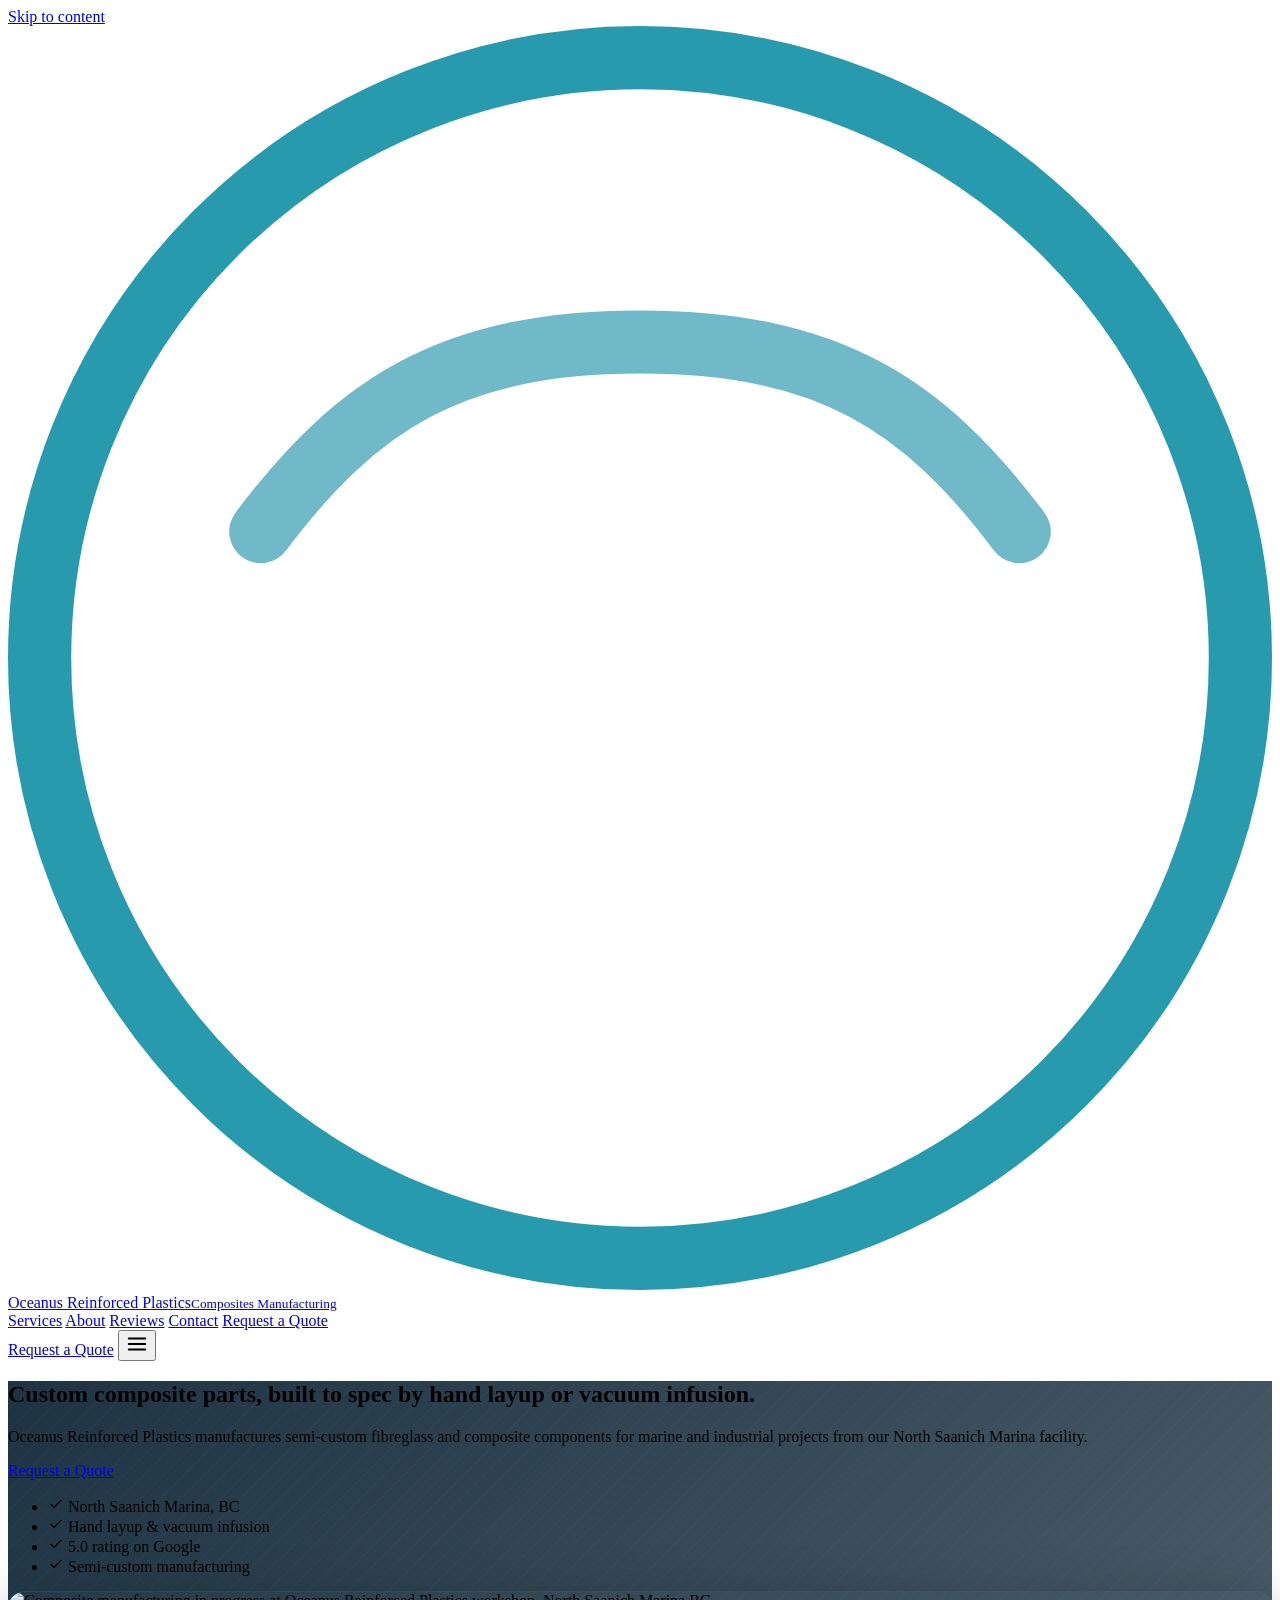
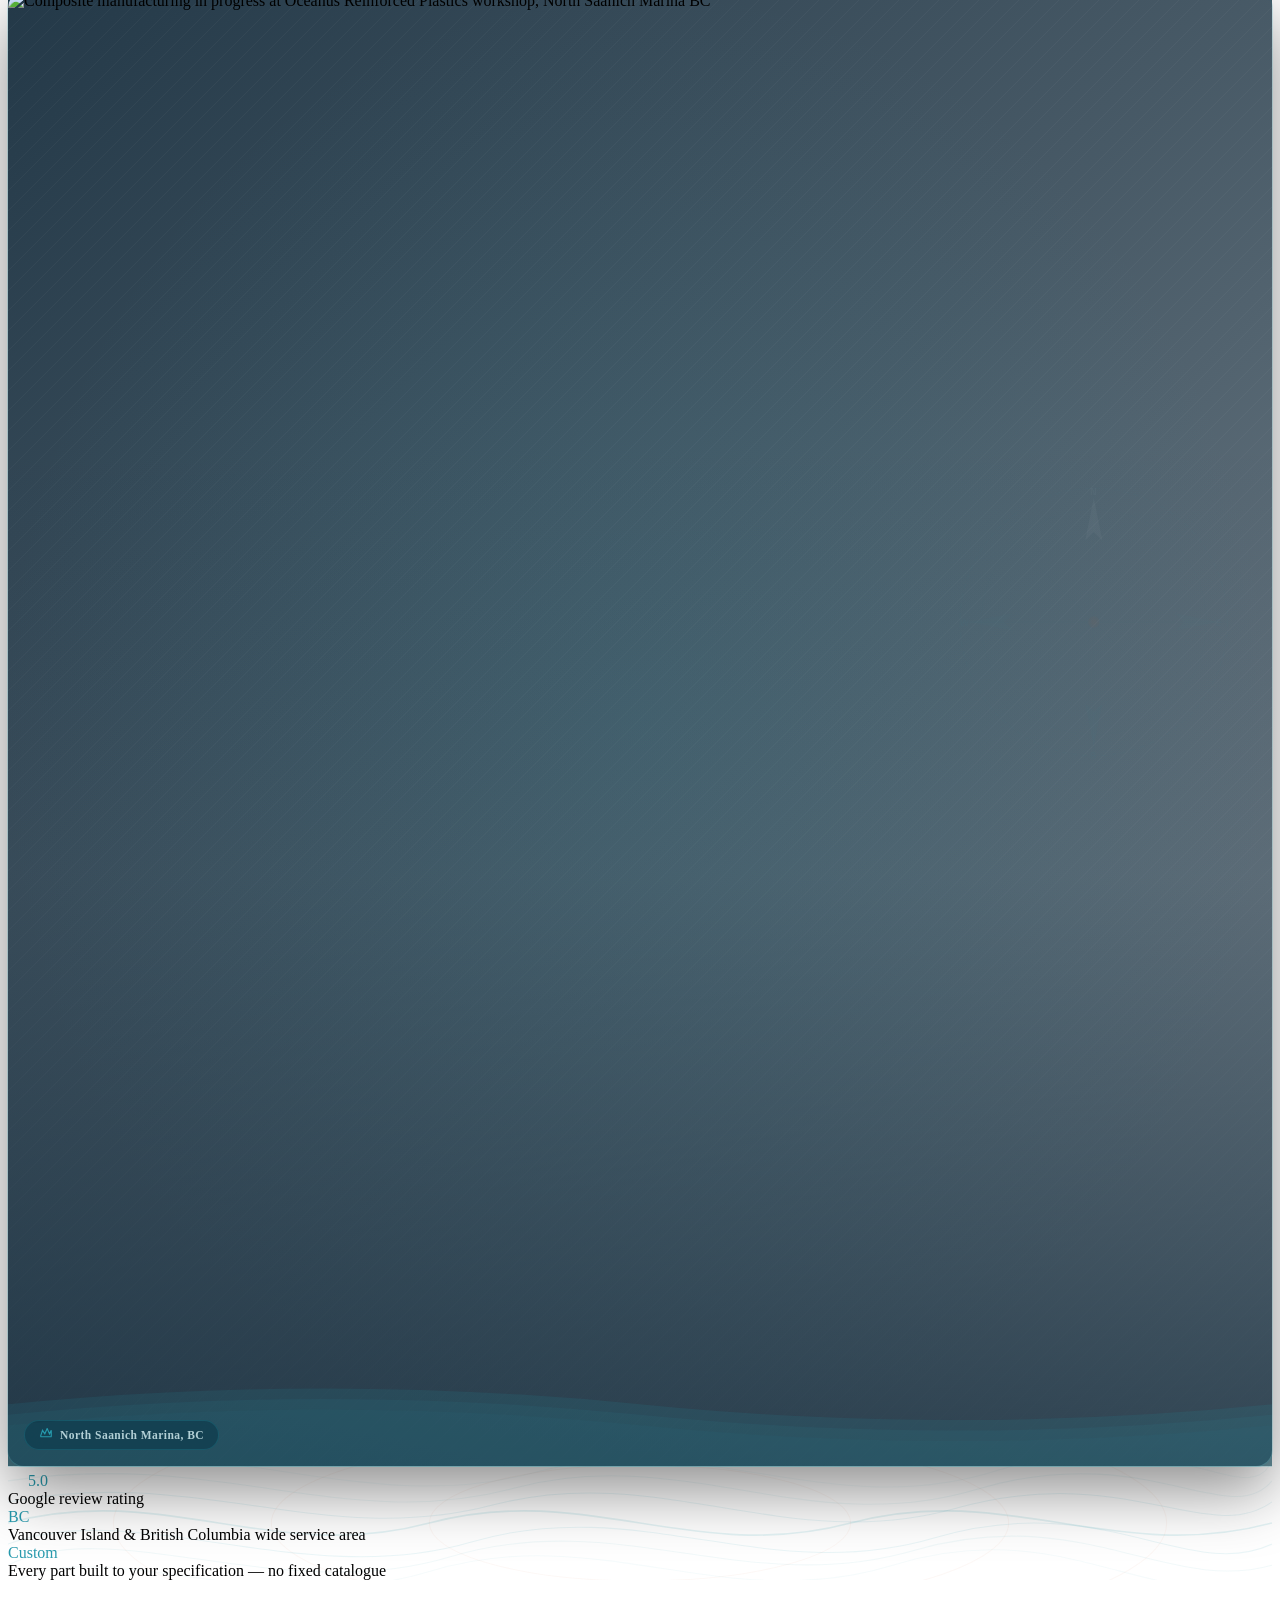
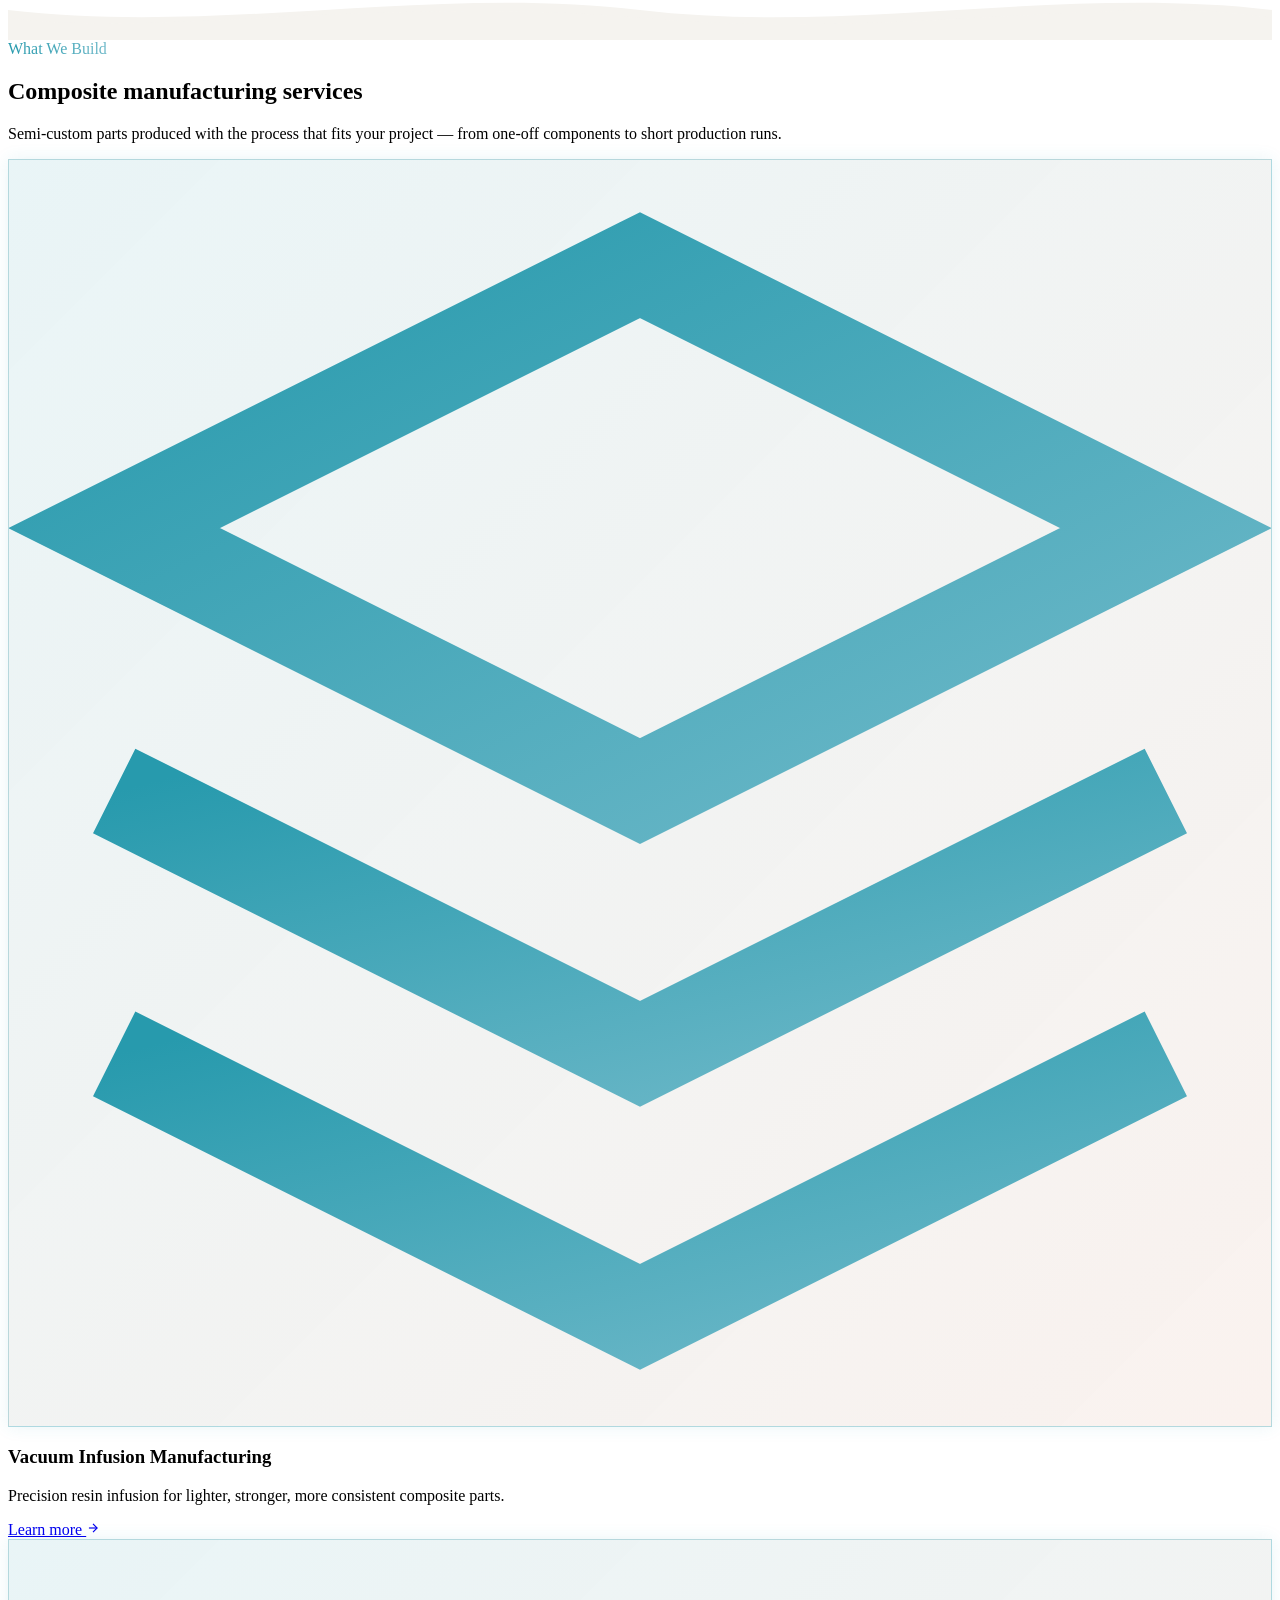
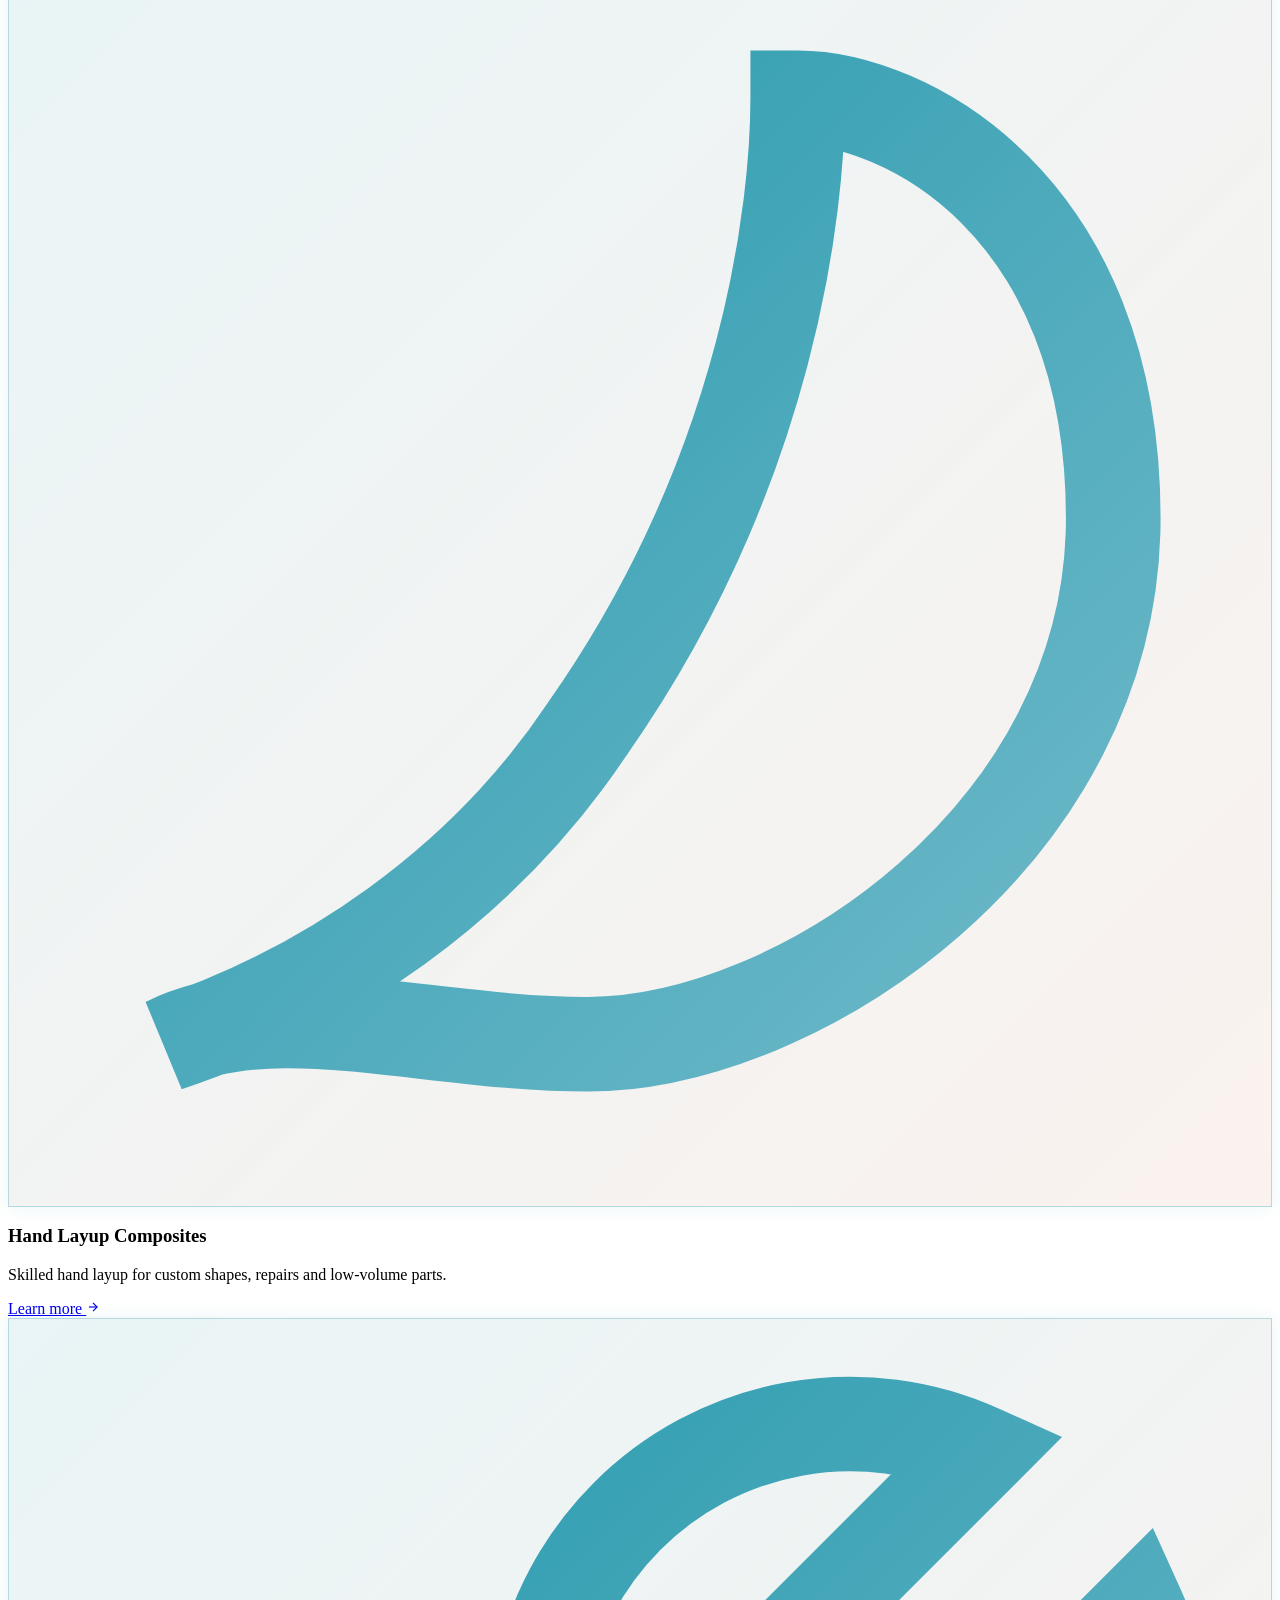
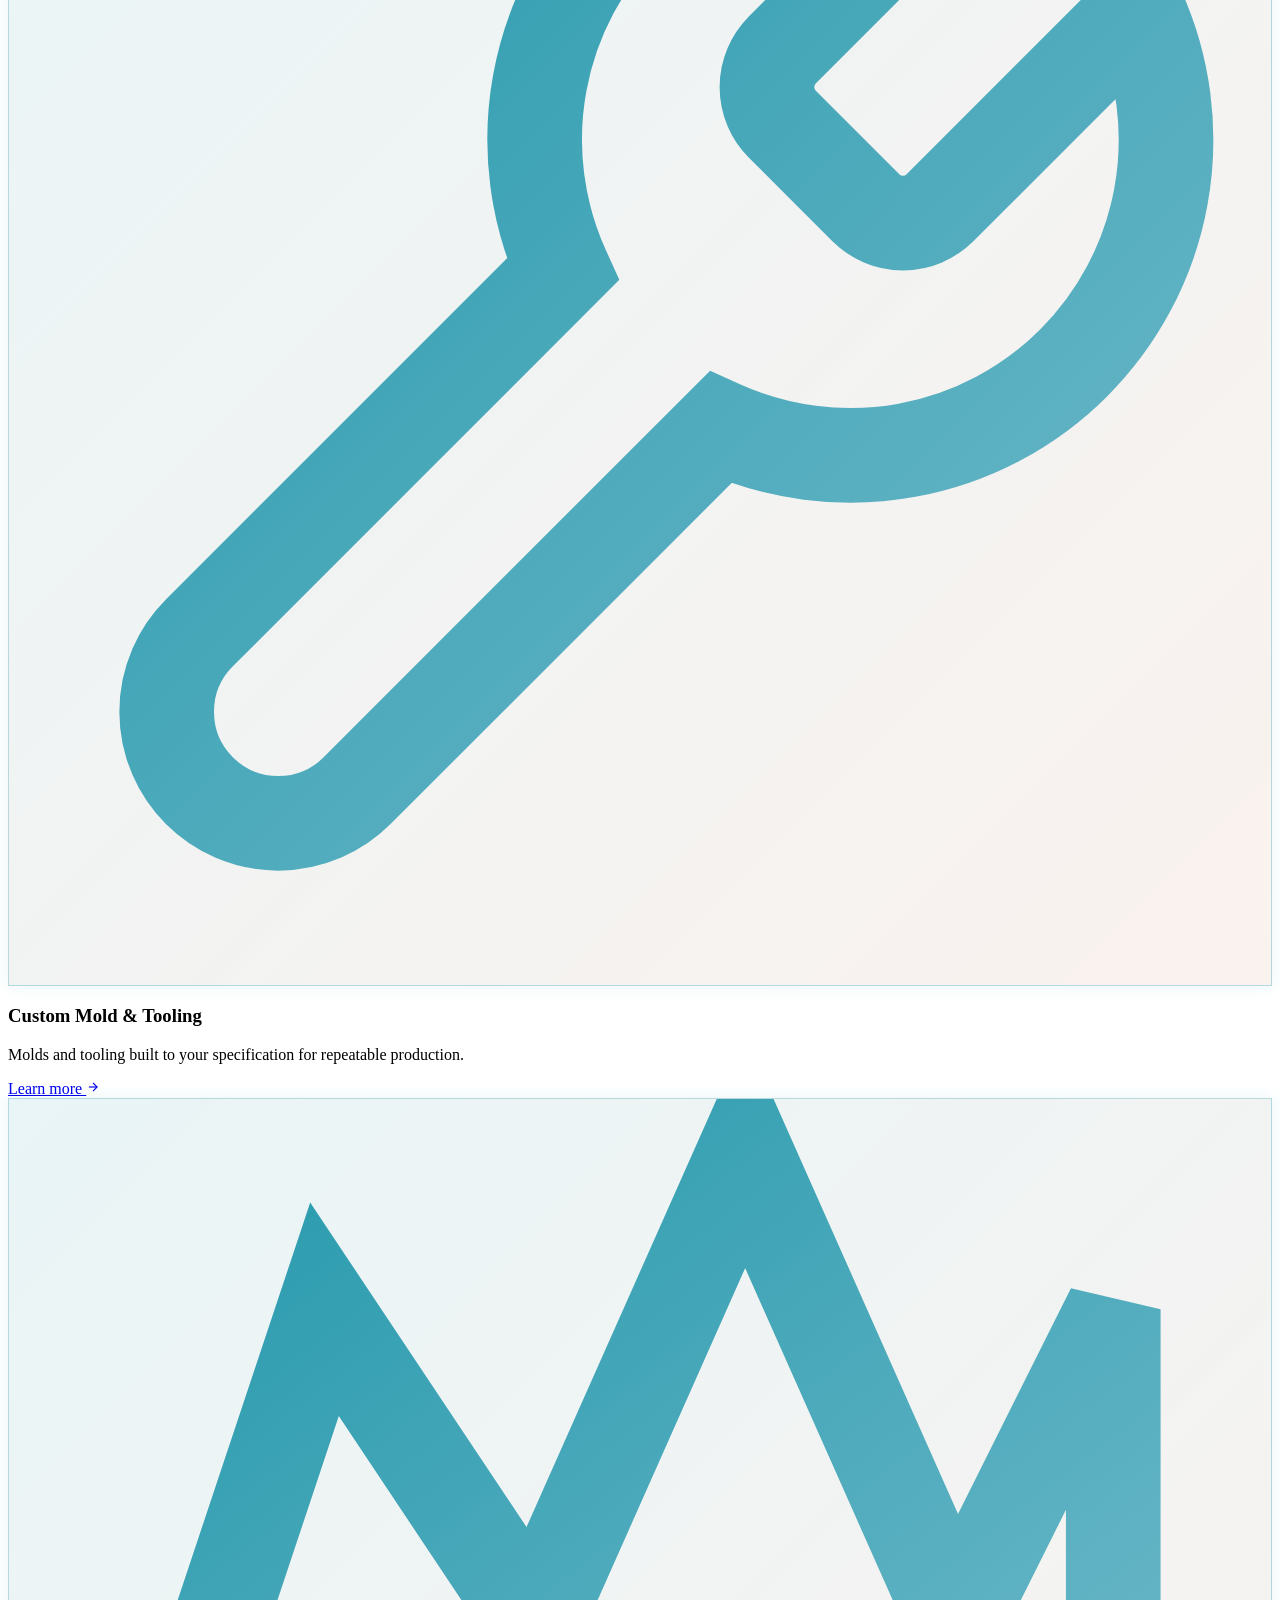
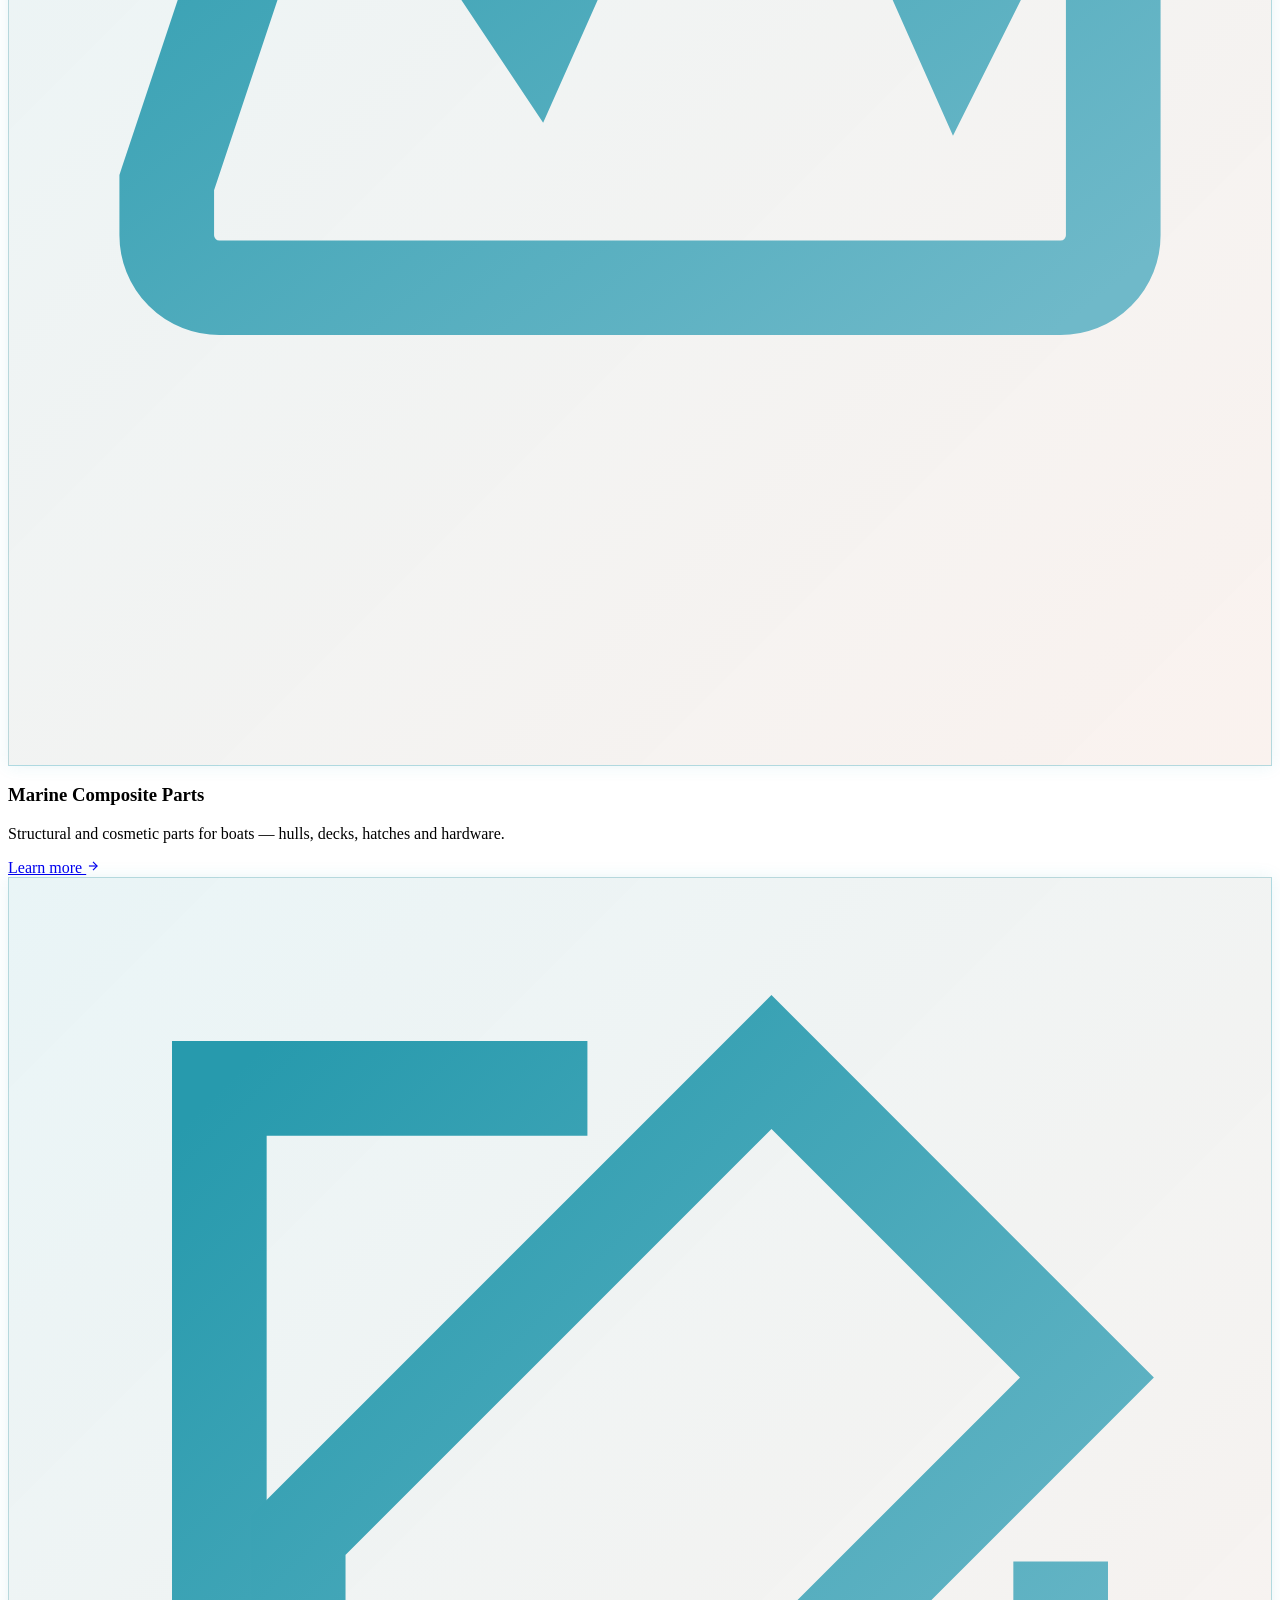
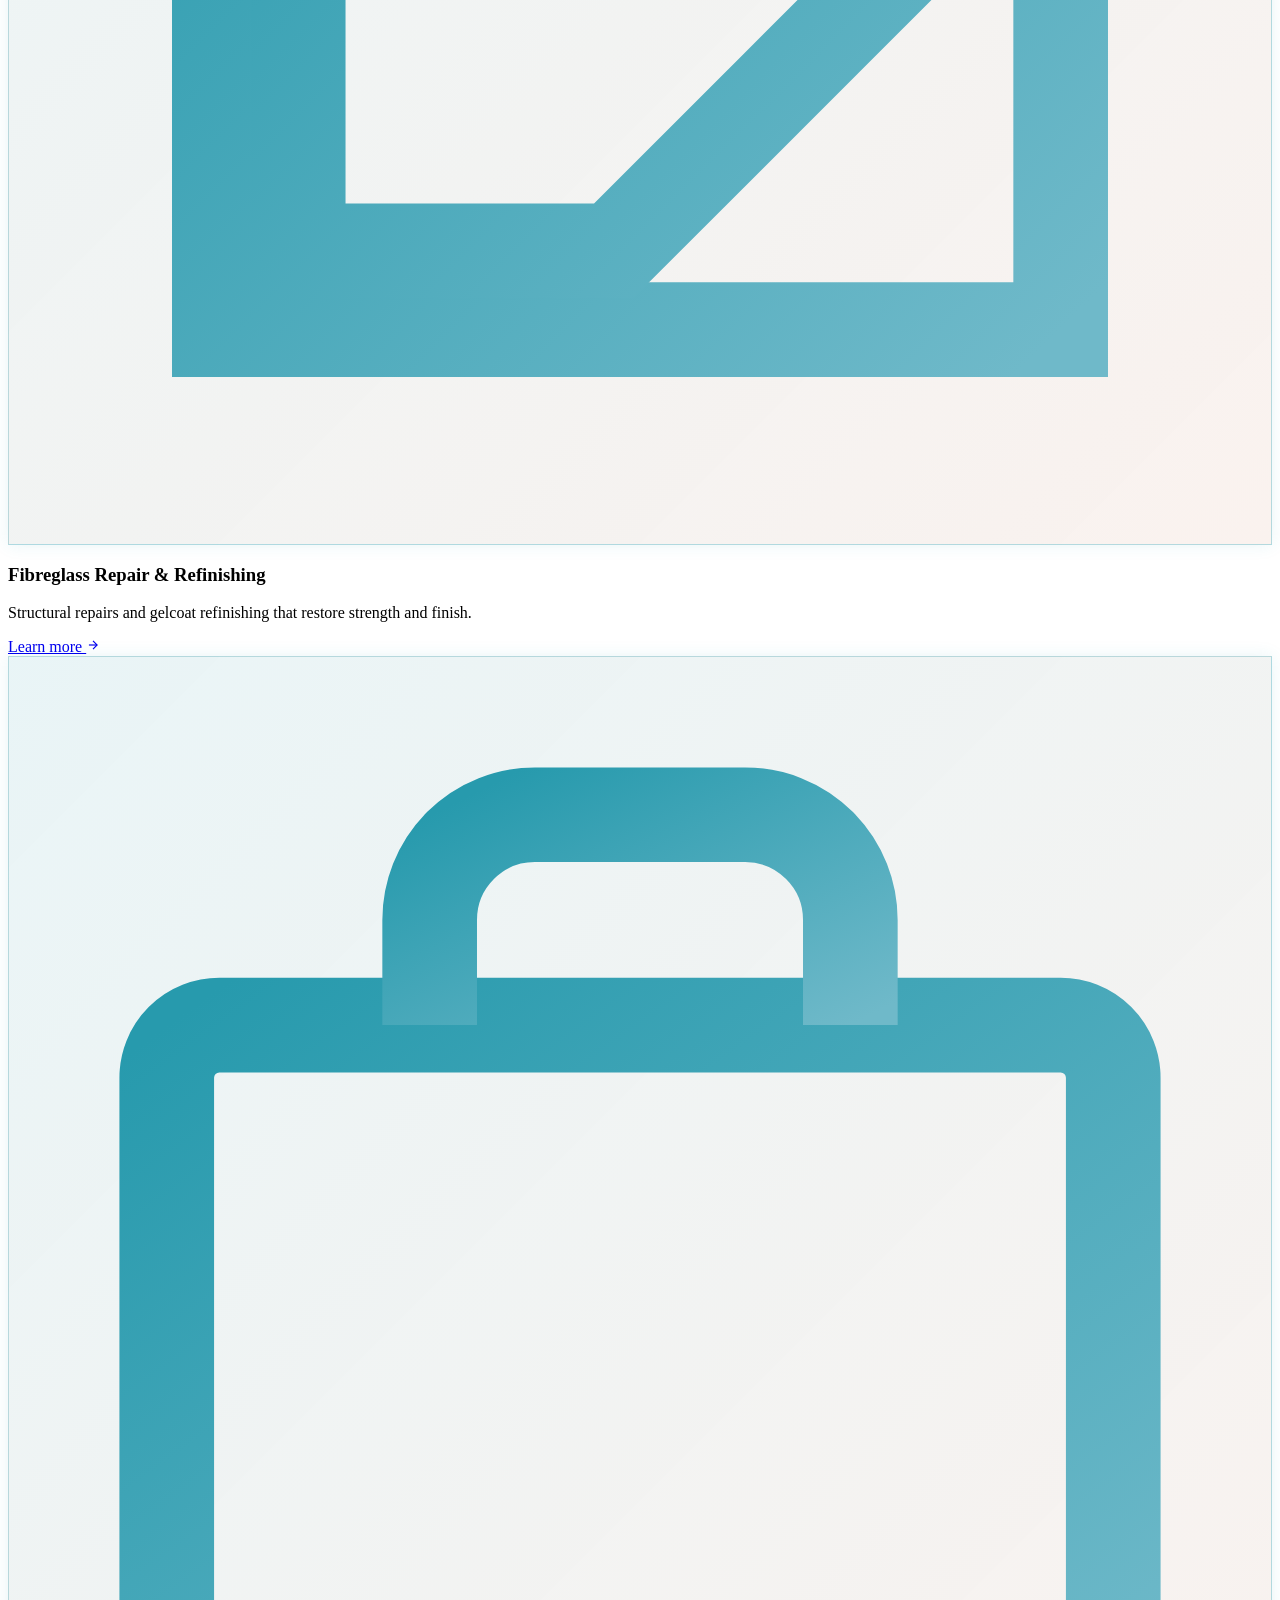
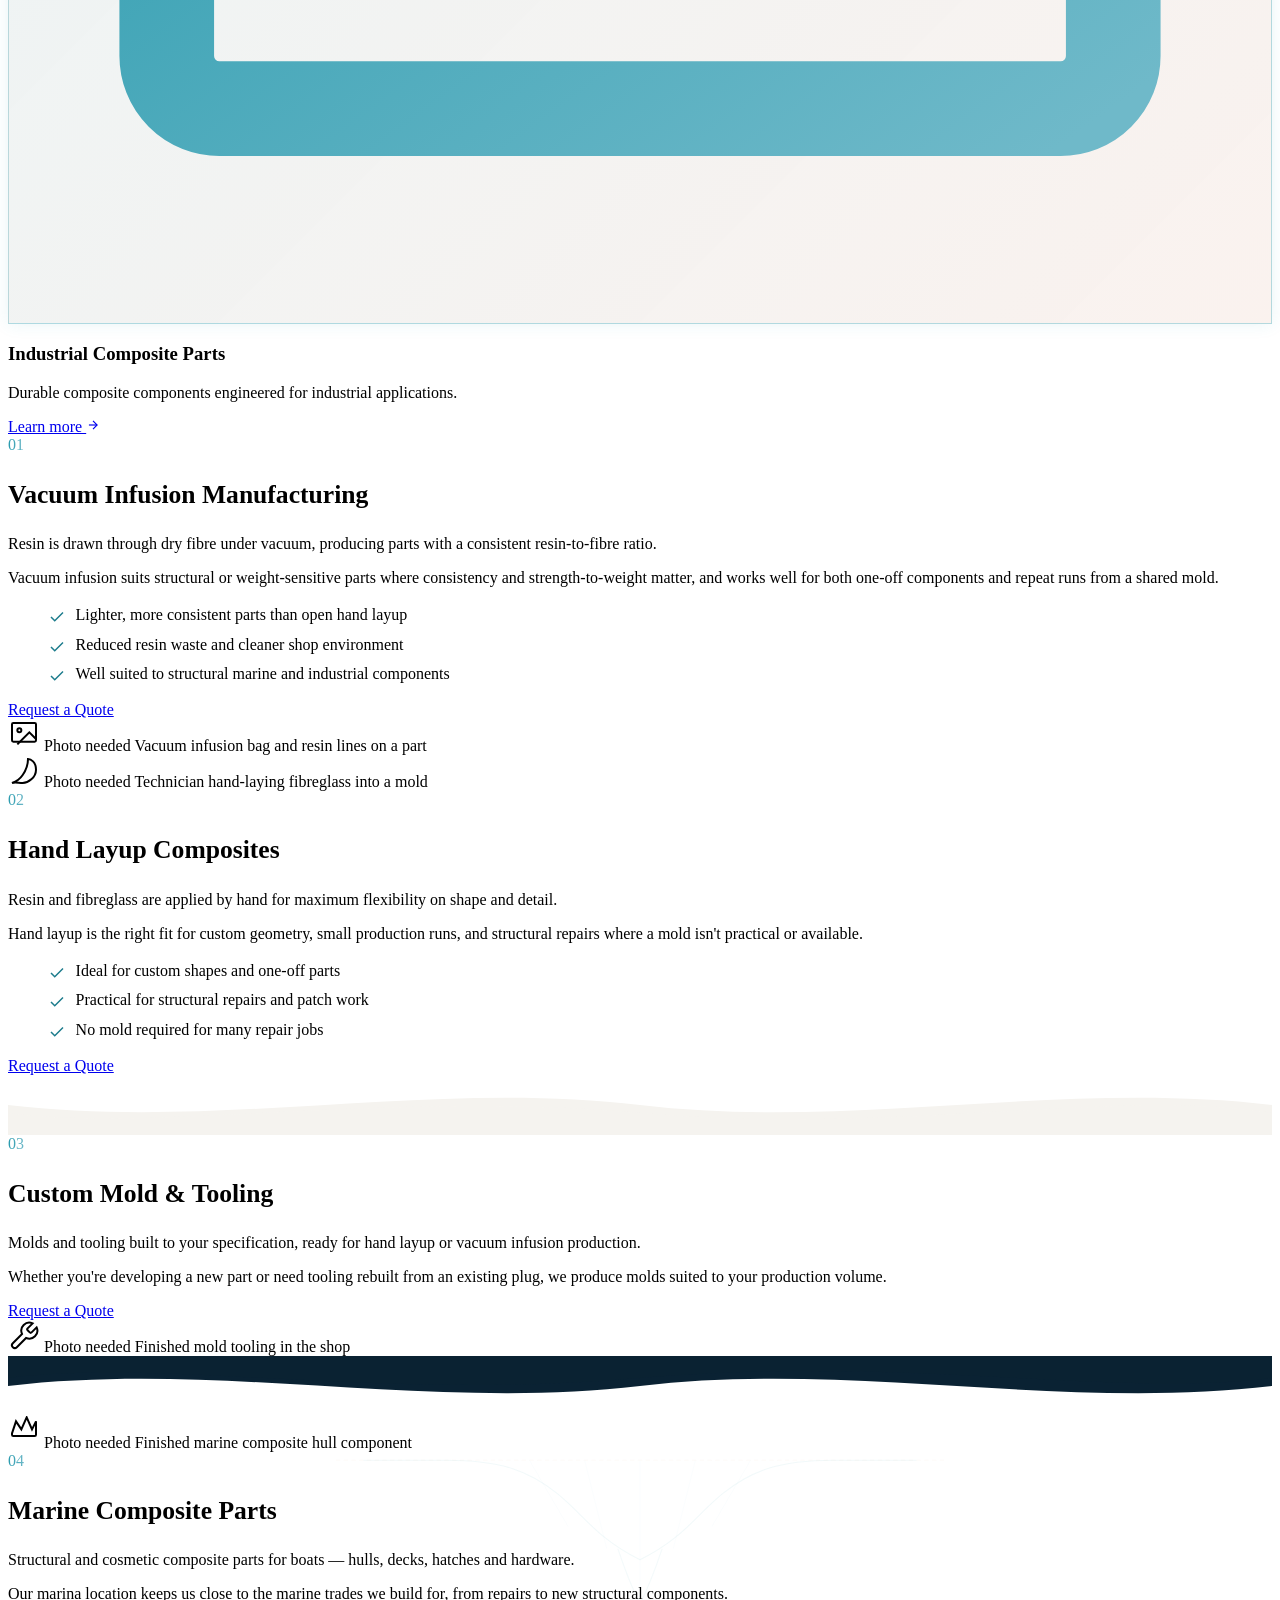
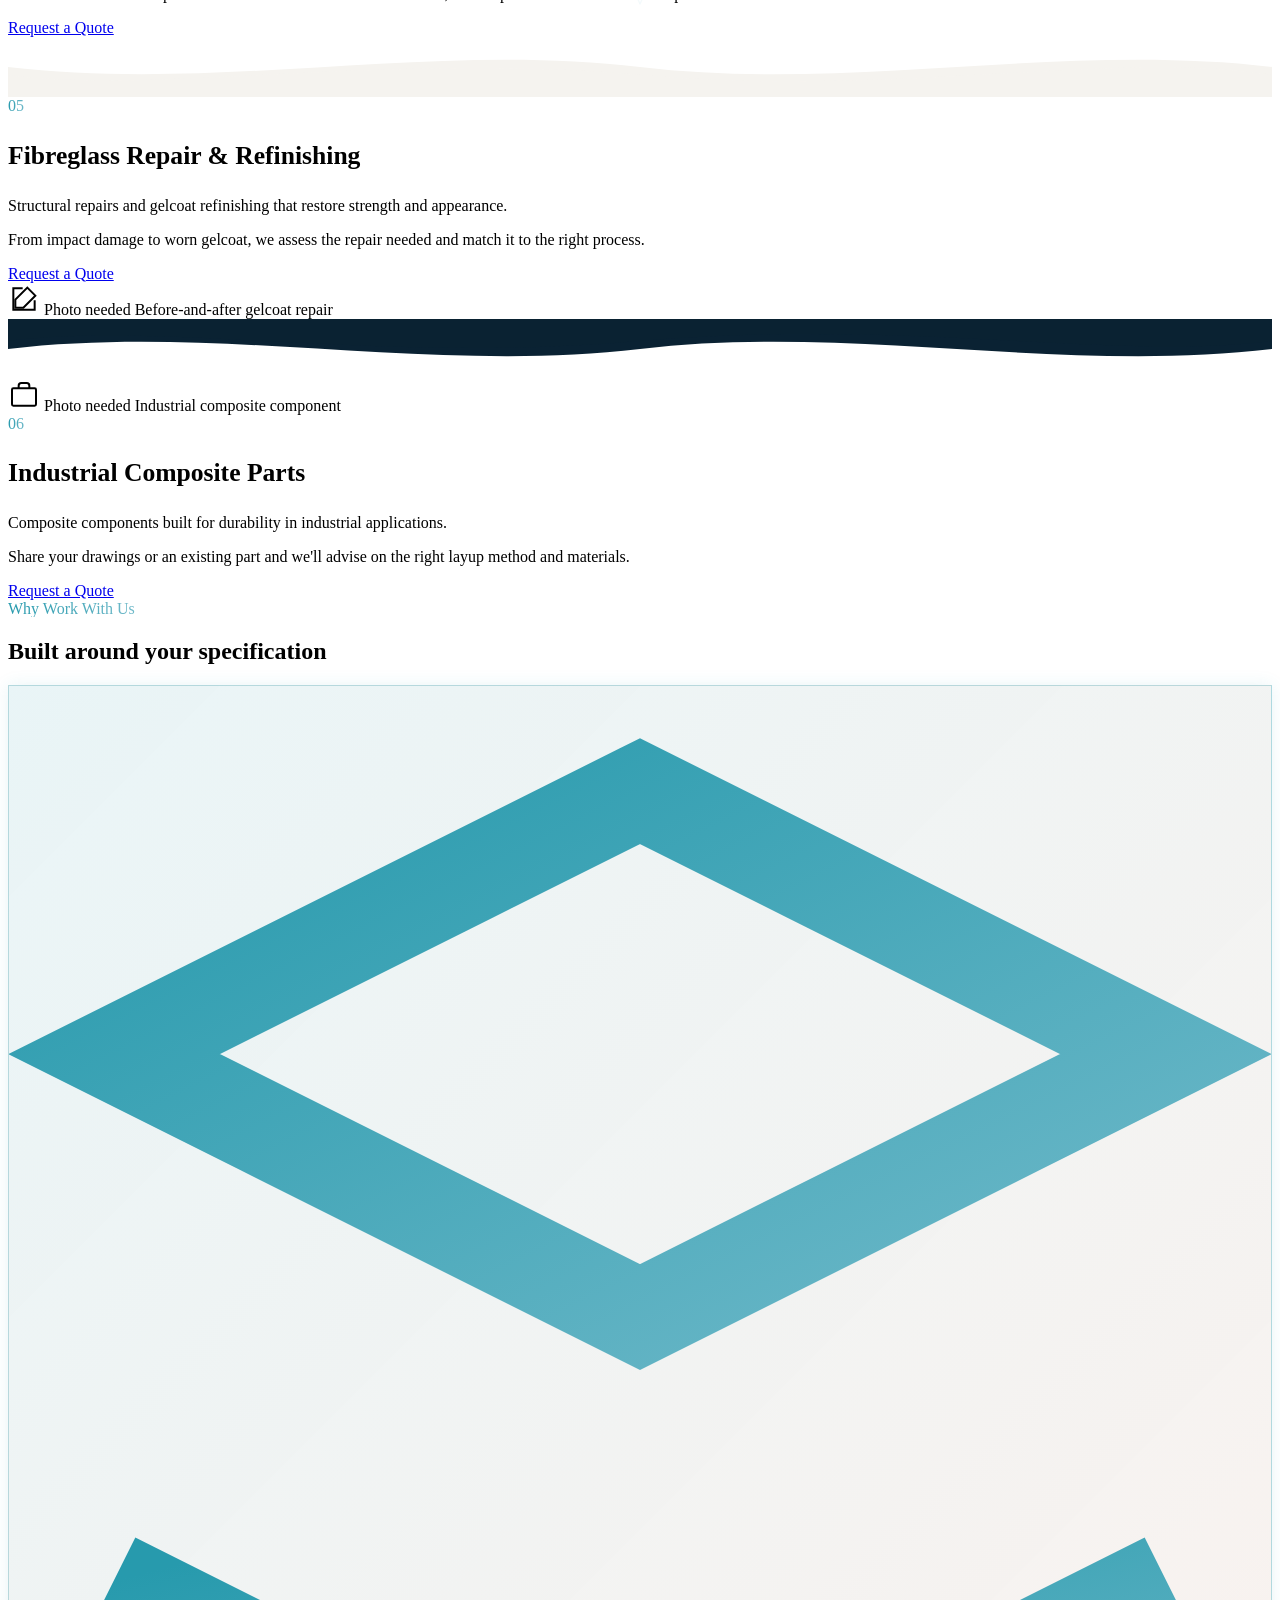
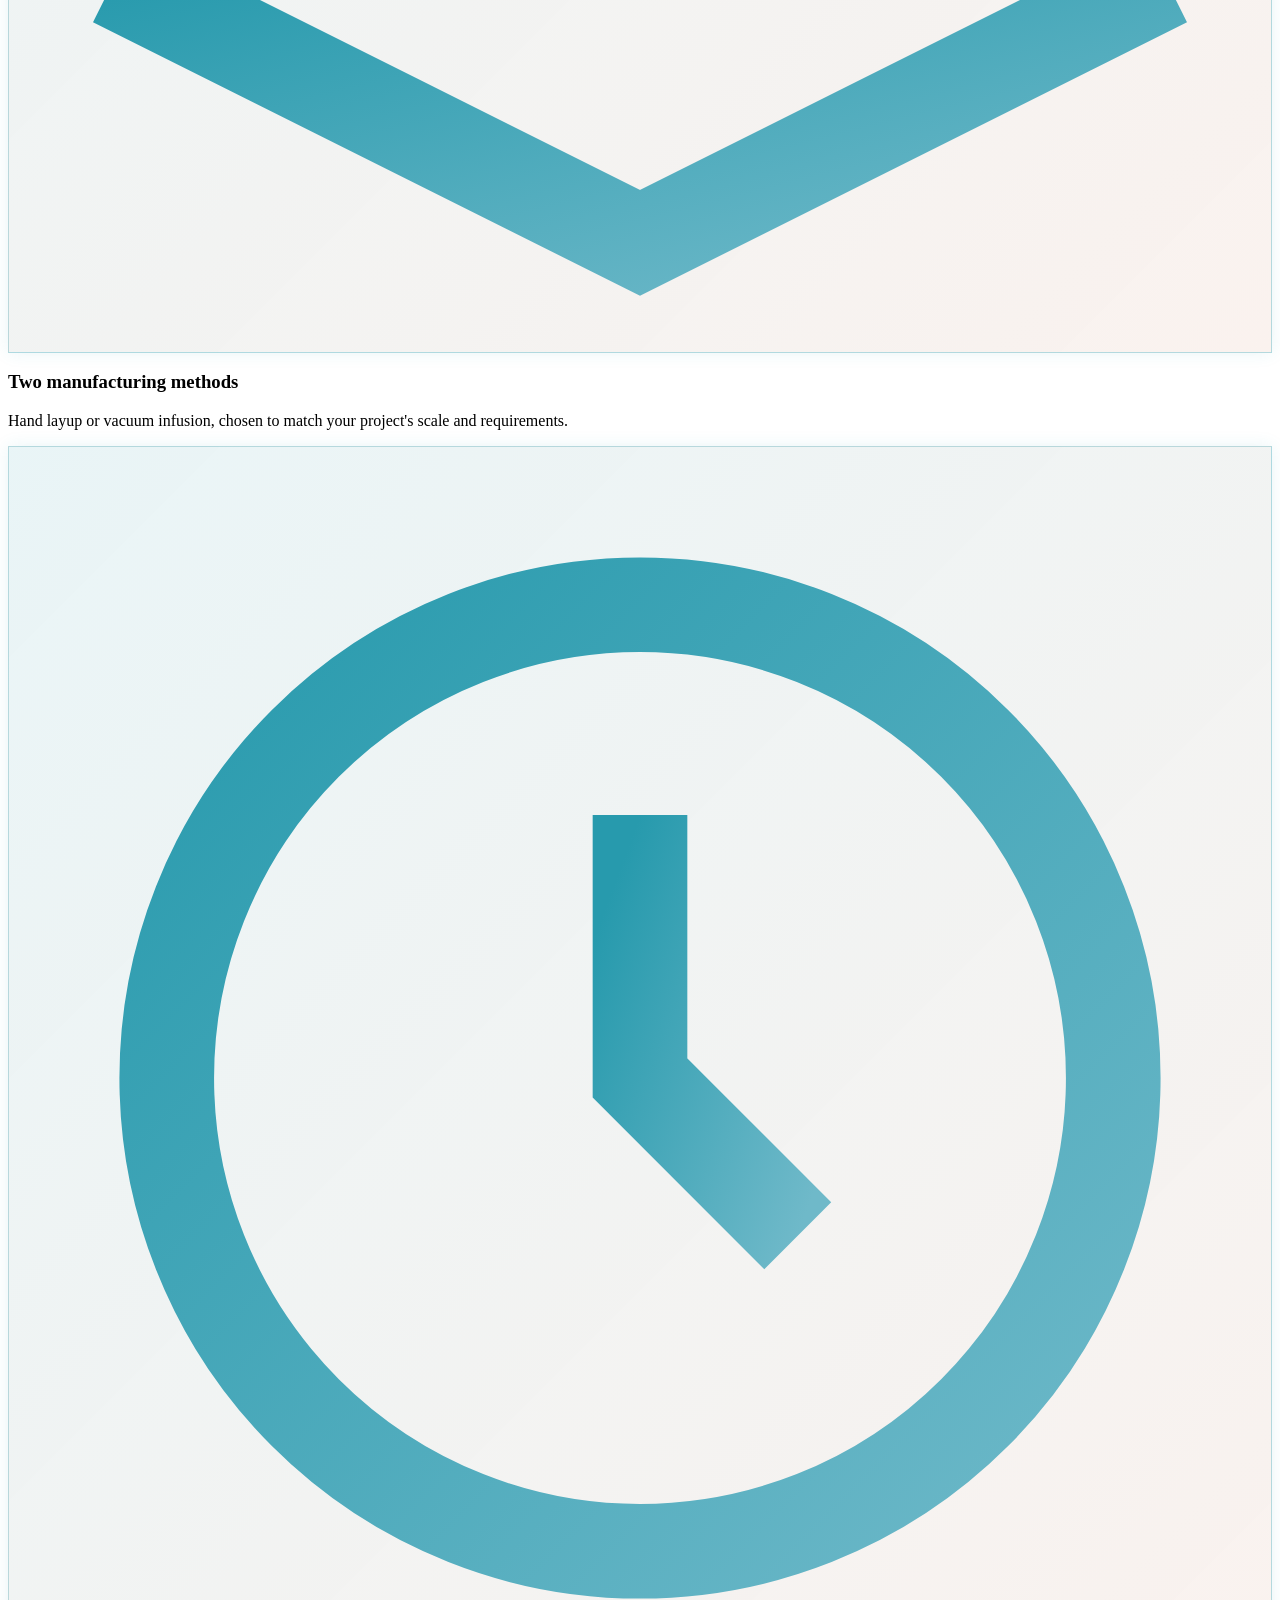
==== index.html @ 8d323355 "Add files via upload Add files to the root" ====
<!doctype html>
<html lang="en">
<head>
<meta charset="UTF-8">
<meta name="viewport" content="width=device-width, initial-scale=1.0">
<title>Oceanus Reinforced Plastics | Composites Manufacturer, North Saanich BC</title>
<meta name="description" content="Semi-custom composites manufacturing in North Saanich, BC. Hand layup and vacuum infusion for marine and industrial parts. Request a quote today.">
<meta name="theme-color" content="#0a2233">

<meta property="og:type" content="website">
<meta property="og:title" content="Oceanus Reinforced Plastics | Composites Manufacturer, North Saanich BC">
<meta property="og:description" content="Semi-custom composites manufacturing via hand layup and vacuum infusion. Based at North Saanich Marina, BC.">
<meta property="og:url" content="https://www.oceanusreinforcedplastics.com/">
<!-- og:image intentionally omitted until a real photo is available -->

<link rel="preconnect" href="https://fonts.googleapis.com">
<link rel="preconnect" href="https://fonts.gstatic.com" crossorigin>
<link href="https://fonts.googleapis.com/css2?family=Space+Grotesk:wght@500;600;700&family=Inter:wght@400;500;600;700&display=swap" rel="stylesheet">
<link rel="stylesheet" href="css/style.css">

<style>
/* ========== Enhancement 1: Fibreglass Weave Texture ========== */
.hero::after {
  content: '';
  position: absolute;
  inset: 0;
  z-index: 1;
  pointer-events: none;
  opacity: 0.045;
  background-image: url("data:image/svg+xml,%3Csvg xmlns='http://www.w3.org/2000/svg' width='20' height='20'%3E%3Cline x1='0' y1='10' x2='10' y2='0' stroke='%23ffffff' stroke-width='0.8'/%3E%3Cline x1='10' y1='20' x2='20' y2='10' stroke='%23ffffff' stroke-width='0.8'/%3E%3Cline x1='0' y1='20' x2='20' y2='0' stroke='%23279aad' stroke-width='0.4' stroke-dasharray='2,3'/%3E%3C/svg%3E");
  background-repeat: repeat;
  background-size: 20px 20px;
}
.hero {
  position: relative;
  background-image: var(--hero-img);
  background-size: cover;
  background-position: center;
}
.hero::before {
  content: '';
  position: absolute;
  inset: 0;
  background:
    linear-gradient(135deg, rgba(10,34,51,0.92) 0%, rgba(10,34,51,0.75) 50%, rgba(10,34,51,0.55) 100%);
  z-index: 0;
  pointer-events: none;
}
.hero-inner { position: relative; z-index: 2; }

/* ── Hero image card ── */
.hero-img-card {
  position: relative;
  width: 100%;
  height: 100%;
  min-height: 420px;
  border-radius: 16px;
  overflow: hidden;
  box-shadow:
    0 0 0 1px rgba(39,154,173,0.2),
    0 24px 64px rgba(0,0,0,0.45);
}
.hero-img-card img {
  width: 100%;
  height: 100%;
  object-fit: cover;
  object-position: center;
  display: block;
  transition: transform 0.6s ease;
}
.hero-img-card:hover img {
  transform: scale(1.03);
}
/* Subtle dark gradient overlay so the badge reads clearly */
.hero-img-card::after {
  content: '';
  position: absolute;
  inset: 0;
  background: linear-gradient(
    to top,
    rgba(10,34,51,0.65) 0%,
    rgba(10,34,51,0.1) 40%,
    transparent 70%
  );
  pointer-events: none;
}
/* Location badge pinned to the bottom of the card */
.hero-img-badge {
  position: absolute;
  bottom: 16px;
  left: 16px;
  z-index: 2;
  display: inline-flex;
  align-items: center;
  gap: 7px;
  background: rgba(10,34,51,0.75);
  backdrop-filter: blur(10px);
  -webkit-backdrop-filter: blur(10px);
  border: 1px solid rgba(39,154,173,0.25);
  border-radius: 100px;
  padding: 7px 14px;
  font-size: 0.72rem;
  font-weight: 600;
  color: rgba(255,255,255,0.85);
  letter-spacing: 0.04em;
}
.hero-img-badge svg {
  stroke: #279aad;
  flex-shrink: 0;
}
/* Teal accent glow behind the card */
.hero-visual {
  position: relative;
}
.hero-visual::before {
  content: '';
  position: absolute;
  inset: -20px;
  background: radial-gradient(ellipse at center, rgba(39,154,173,0.12) 0%, transparent 70%);
  pointer-events: none;
  z-index: 0;
}
.hero-img-card {
  position: relative;
  z-index: 1;
}
/* Mobile: stack image below copy, constrain height */
@media (max-width: 768px) {
  .hero-img-card {
    min-height: 260px;
    border-radius: 12px;
  }
  .hero-img-card img {
    object-position: center top;
  }
}

/* ========== Enhancement 2: Resin Flow Divider ========== */
.resin-flow-divider {
  width: 100%;
  overflow: hidden;
  line-height: 0;
  margin: 0;
  padding: 8px 0;
}
.resin-svg { width: 100%; height: 12px; display: block; }
.resin-line {
  stroke-dasharray: 1200;
  stroke-dashoffset: 1200;
  transition: stroke-dashoffset 1.8s cubic-bezier(0.4, 0, 0.2, 1);
}
.resin-line.flowing { stroke-dashoffset: 0; }

/* ========== Enhancement 3: Composite Layup Diagram ========== */
.layup-diagram {
  margin-top: 2rem;
  border: 1px solid rgba(39,154,173,0.2);
  border-radius: 12px;
  overflow: hidden;
  background: rgba(10,34,51,0.4);
  backdrop-filter: blur(8px);
}
.layup-title {
  font-size: 0.68rem;
  font-weight: 600;
  letter-spacing: 0.14em;
  text-transform: uppercase;
  color: #279aad;
  padding: 14px 18px;
  border-bottom: 1px solid rgba(39,154,173,0.15);
}
.layup-layers { padding: 8px 0; }
.layup-layer {
  display: grid;
  grid-template-columns: 10px 1fr 1fr;
  align-items: center;
  gap: 12px;
  padding: 8px 18px;
  border-bottom: 1px solid rgba(255,255,255,0.04);
  transition: background 0.2s;
}
.layup-layer:hover { background: rgba(255,255,255,0.03); }
.layer-swatch {
  height: 100%;
  min-height: 28px;
  background: var(--layer-color);
  border-left: 2px solid var(--layer-border);
  border-radius: 2px;
}
.layer-label {
  font-size: 0.8rem;
  font-weight: 600;
  color: rgba(255,255,255,0.85);
}
.layer-desc {
  font-size: 0.72rem;
  color: rgba(255,255,255,0.35);
}
.layup-resin-bar {
  padding: 10px 18px;
  border-top: 1px solid rgba(39,154,173,0.15);
  display: flex;
  align-items: center;
  gap: 12px;
  font-size: 0.68rem;
  color: rgba(255,255,255,0.3);
  letter-spacing: 0.06em;
}
.layup-resin-fill {
  height: 3px;
  flex: 1;
  background: linear-gradient(90deg, #279aad, #6fb9c9);
  border-radius: 2px;
  position: relative;
  overflow: hidden;
}
.layup-resin-fill::after {
  content: '';
  position: absolute;
  inset: 0;
  background: linear-gradient(90deg, transparent, rgba(255,255,255,0.5), transparent);
  animation: resinShimmer 2.5s ease-in-out infinite;
}
@keyframes resinShimmer {
  0%   { transform: translateX(-100%); }
  100% { transform: translateX(100%); }
}

/* ========== Enhancement 4: Bathymetric Background ========== */
.bathy-bg {
  position: absolute;
  inset: 0;
  pointer-events: none;
  z-index: 0;
  overflow: hidden;
}
.bathy-bg svg {
  width: 100%; height: 100%;
  position: absolute; top: 0; left: 0;
}
.trust-bar { position: relative; overflow: hidden; }
.final-cta { position: relative; overflow: hidden; background: var(--navy-900); }
.final-cta .cta-background {
  position: absolute;
  inset: 0;
  background: linear-gradient(135deg, rgba(39,154,173,0.06) 0%, rgba(39,154,173,0.02) 100%);
}
.final-cta .cta-overlay {
  position: absolute;
  inset: 0;
  background: radial-gradient(ellipse at bottom right, rgba(39,154,173,0.08) 0%, transparent 60%);
}
.final-cta .cta-content {
  text-align: center;
  color: rgba(255,255,255,0.95);
  padding: 4rem 0;
}
.final-cta h2 {
  font-size: 2.2rem;
  line-height: 1.15;
  margin-bottom: 1rem;
  color: white;
}
.cta-lead {
  font-size: 1.05rem;
  line-height: 1.6;
  color: rgba(255,255,255,0.75);
  margin-bottom: 2.5rem;
  max-width: 750px;
  margin-left: auto;
  margin-right: auto;
}
.cta-touchpoints {
  margin: 2.5rem 0;
}
.cta-touchpoint-label {
  display: block;
  font-size: 0.95rem;
  color: rgba(255,255,255,0.7);
  margin-bottom: 1.5rem;
  letter-spacing: 0.5px;
}
.cta-checklist {
  display: grid;
  grid-template-columns: repeat(auto-fit, minmax(240px, 1fr));
  gap: 1.5rem;
  max-width: 700px;
  margin: 0 auto 2.5rem;
}
.cta-check {
  display: flex;
  align-items: center;
  gap: 10px;
  font-size: 0.95rem;
  color: rgba(255,255,255,0.85);
}
.cta-check svg {
  stroke: #279aad;
  flex-shrink: 0;
}
.cta-contact-inline {
  display: flex;
  align-items: center;
  justify-content: center;
  gap: 1.5rem;
  margin: 2rem 0;
  flex-wrap: wrap;
}
.cta-contact-item {
  display: inline-flex;
  align-items: center;
  gap: 8px;
}
.cta-contact-item svg {
  stroke: #279aad;
  flex-shrink: 0;
}
.cta-contact-item a {
  color: rgba(255,255,255,0.9);
  text-decoration: none;
  font-weight: 500;
  transition: color 0.2s;
}
.cta-contact-item a:hover {
  color: #279aad;
}
.cta-divider {
  color: rgba(255,255,255,0.4);
  font-size: 0.9rem;
}
.final-cta-actions {
  display: flex;
  gap: 1rem;
  justify-content: center;
  flex-wrap: wrap;
  margin-top: 2rem;
}
.btn-lg {
  font-size: 1rem;
  padding: 12px 28px;
  border-radius: 8px;
}
.btn-secondary {
  background: transparent;
  border: 1.5px solid #279aad;
  color: #279aad;
  font-weight: 600;
  transition: all 0.3s;
}
.btn-secondary:hover {
  background: #279aad;
  color: white;
  transform: translateY(-2px);
}
@media (max-width: 768px) {
  .final-cta h2 {
    font-size: 1.6rem;
  }
  .cta-lead {
    font-size: 0.95rem;
  }
  .cta-checklist {
    grid-template-columns: 1fr;
    gap: 1rem;
  }
  .cta-contact-inline {
    flex-direction: column;
    gap: 1rem;
  }
  .cta-divider {
    display: none;
  }
  .final-cta-actions {
    flex-direction: column;
    gap: 0.8rem;
  }
  .btn-lg {
    width: 100%;
  }
}
.site-footer { position: relative; overflow: hidden; }
.trust-bar .container,
.trust-bar .trust-grid,
.final-cta .container,
.site-footer .container {
  position: relative;
  z-index: 1;
}

/* ========== Enhancement 5: Compass Rose ========== */
.compass-wrap {
  position: absolute;
  right: 3%;
  top: 50%;
  transform: translateY(-50%);
  width: clamp(180px, 22vw, 320px);
  opacity: 0.07;
  pointer-events: none;
  z-index: 1;
}
.compass-rose {
  width: 100%; height: 100%;
  animation: compassSpin 90s linear infinite;
  transform-origin: center;
}
@keyframes compassSpin {
  from { transform: rotate(0deg); }
  to   { transform: rotate(360deg); }
}
@media (max-width: 768px) {
  .compass-wrap { display: none; }
}

/* ========== Enhancement 6: Material Property Bars ========== */
.material-bars {
  margin-top: 2.5rem;
  border: 1px solid rgba(39,154,173,0.15);
  border-radius: 12px;
  padding: 24px;
  background: rgba(10,34,51,0.3);
}
.material-bars-title {
  font-size: 0.68rem;
  font-weight: 700;
  letter-spacing: 0.14em;
  text-transform: uppercase;
  color: #279aad;
  margin-bottom: 20px;
}
.material-bar-row {
  display: grid;
  grid-template-columns: 160px 1fr 120px;
  align-items: center;
  gap: 14px;
  margin-bottom: 10px;
}
.bar-label {
  font-size: 0.75rem;
  color: rgba(255,255,255,0.5);
}
.bar-track {
  height: 5px;
  background: rgba(255,255,255,0.06);
  border-radius: 3px;
  overflow: hidden;
}
.bar-fill {
  height: 100%;
  width: 0%;
  background: var(--bar-color);
  border-radius: 3px;
  transition: width 1.4s cubic-bezier(0.4, 0, 0.2, 1);
  box-shadow: 0 0 8px var(--bar-color);
}
.bar-fill.animated { width: var(--target-width); }
.bar-method {
  font-size: 0.7rem;
  font-weight: 600;
  color: rgba(255,255,255,0.3);
}
@media (max-width: 640px) {
  .material-bar-row { grid-template-columns: 1fr; gap: 4px; }
  .bar-label { font-size: 0.7rem; }
}

/* ========== Enhancement 7: Hull Watermark ========== */
.hull-watermark {
  position: absolute;
  inset: 0;
  pointer-events: none;
  z-index: 0;
}
.hull-watermark svg { width: 100%; height: 100%; }
#marine { position: relative; overflow: hidden; }
#marine .container { position: relative; z-index: 1; }

/* ========== Enhancement 8: Teal-Rust Gradients ========== */
.eyebrow,
.trust-item .stat {
  background: linear-gradient(90deg, #279aad, #6fb9c9);
  -webkit-background-clip: text;
  -webkit-text-fill-color: transparent;
  background-clip: text;
  color: transparent;
}
.icon-badge {
  border: 1px solid rgba(39,154,173,0.3);
  background: linear-gradient(135deg, rgba(39,154,173,0.1), rgba(193,89,43,0.08));
  box-shadow: 0 0 16px rgba(39,154,173,0.1);
}
.icon-badge svg {
  stroke: url(#iconGrad);
}

/* ========== Enhancement 9: Wave Dividers ========== */
.wave-divider {
  line-height: 0;
  overflow: hidden;
  margin: 0;
  padding: 0;
}
.wave-divider svg {
  width: 100%;
  height: 60px;
  display: block;
}

/* ========== Enhancement 10: Tidal Animation ========== */
.hero-tide {
  position: absolute;
  bottom: -1px;
  left: 0; right: 0;
  z-index: 3;
  pointer-events: none;
  line-height: 0;
}
.tide-svg { width: 100%; display: block; }
.tide-wave-1 {
  animation: tidePulse 7s ease-in-out infinite;
}
.tide-wave-2 {
  animation: tidePulse 9s ease-in-out infinite reverse;
}
.tide-wave-3 {
  animation: tidePulse 5s ease-in-out infinite 1s;
}
@keyframes tidePulse {
  0%, 100% { transform: translateX(0) scaleY(1); }
  50%       { transform: translateX(-18px) scaleY(1.04); }
}
</style>

<script type="application/ld+json">
{
  "@context": "https://schema.org",
  "@type": "Manufacturer",
  "name": "Oceanus Reinforced Plastics",
  "description": "Semi-custom composites manufacturer specializing in hand layup and vacuum infusion for marine and industrial parts.",
  "telephone": "+1-250-656-7733",
  "address": {
    "@type": "PostalAddress",
    "streetAddress": "1949 Marina Way, North Saanich Marina",
    "addressLocality": "North Saanich",
    "addressRegion": "BC",
    "postalCode": "V8L 6B3",
    "addressCountry": "CA"
  },
  "areaServed": "British Columbia",
  "url": "https://www.oceanusreinforcedplastics.com/"
}
</script>
</head>
<body>
<svg width="0" height="0" style="position:absolute" aria-hidden="true">
  <defs>
    <linearGradient id="iconGrad" x1="0" y1="0" x2="1" y2="1">
      <stop offset="0%" stop-color="#279aad"/>
      <stop offset="100%" stop-color="#6fb9c9"/>
    </linearGradient>
  </defs>
</svg>
<a class="skip-link" href="#main">Skip to content</a>

<!-- ==================== HEADER ==================== -->
<header class="site-header">
  <div class="nav-wrap">
    <a href="#top" class="logo" aria-label="Oceanus Reinforced Plastics home">
      <svg class="logo-mark" viewBox="0 0 40 40" fill="none" xmlns="http://www.w3.org/2000/svg" aria-hidden="true">
        <circle cx="20" cy="20" r="19" stroke="#279aad" stroke-width="2"/>
        <path d="M8 24c3-4 6-6 12-6s9 2 12 6" stroke="#ffffff" stroke-width="2" stroke-linecap="round"/>
        <path d="M8 16c3-4 6-6 12-6s9 2 12 6" stroke="#6fb9c9" stroke-width="2" stroke-linecap="round"/>
      </svg>
      <span>Oceanus Reinforced Plastics<small>Composites Manufacturing</small></span>
    </a>

    <nav class="main-nav" id="main-nav" aria-label="Primary">
      <a href="#services" data-nav-link>Services</a>
      <a href="#about" data-nav-link>About</a>
      <a href="#reviews" data-nav-link>Reviews</a>
      <a href="#contact" data-nav-link>Contact</a>
      <a href="#contact" class="btn btn-primary nav-cta">Request a Quote</a>
    </nav>

    <div class="nav-actions">
      <a href="#contact" class="btn btn-primary desktop-only phone-hide">Request a Quote</a>
      <button class="nav-toggle" aria-label="Open menu" aria-expanded="false" aria-controls="main-nav">
        <svg width="22" height="22" viewBox="0 0 24 24" fill="none" stroke="currentColor" stroke-width="2" stroke-linecap="round"><line x1="3" y1="6" x2="21" y2="6"/><line x1="3" y1="12" x2="21" y2="12"/><line x1="3" y1="18" x2="21" y2="18"/></svg>
      </button>
    </div>
  </div>
</header>

<main id="main">
  <!-- ==================== HERO ==================== -->
  <section class="hero" id="top" style="--hero-img: url('images/ChatGPT%20Image%20Jul%2015%2C%202026%2C%2011_04_41%20AM.png');">
    <div class="compass-wrap" aria-hidden="true">
      <svg class="compass-rose" viewBox="0 0 200 200" fill="none" xmlns="http://www.w3.org/2000/svg">
        <circle cx="100" cy="100" r="95" stroke="rgba(39,154,173,0.35)" stroke-width="0.75" stroke-dasharray="4 3"/>
        <circle cx="100" cy="100" r="80" stroke="rgba(39,154,173,0.2)" stroke-width="0.5"/>
        <line x1="100" y1="5"   x2="100" y2="195" stroke="rgba(39,154,173,0.2)" stroke-width="0.5"/>
        <line x1="5"   y1="100" x2="195" y2="100" stroke="rgba(39,154,173,0.2)" stroke-width="0.5"/>
        <line x1="33"  y1="33"  x2="167" y2="167" stroke="rgba(39,154,173,0.1)" stroke-width="0.5"/>
        <line x1="167" y1="33"  x2="33"  y2="167" stroke="rgba(39,154,173,0.1)" stroke-width="0.5"/>
        <polygon points="100,12 106,42 100,36 94,42" fill="rgba(255,255,255,0.5)"/>
        <polygon points="100,188 106,158 100,164 94,158" fill="rgba(39,154,173,0.4)"/>
        <polygon points="188,100 158,106 164,100 158,94" fill="rgba(39,154,173,0.3)"/>
        <polygon points="12,100 42,106 36,100 42,94" fill="rgba(39,154,173,0.3)"/>
        <text x="97"  y="10"  font-size="7" fill="rgba(255,255,255,0.4)" font-family="Space Grotesk,sans-serif" font-weight="600">N</text>
        <text x="97"  y="197" font-size="7" fill="rgba(39,154,173,0.5)"  font-family="Space Grotesk,sans-serif" font-weight="600">S</text>
        <text x="187" y="103" font-size="7" fill="rgba(39,154,173,0.5)"  font-family="Space Grotesk,sans-serif" font-weight="600">E</text>
        <text x="5"   y="103" font-size="7" fill="rgba(39,154,173,0.5)"  font-family="Space Grotesk,sans-serif" font-weight="600">W</text>
        <circle cx="100" cy="100" r="4" fill="rgba(193,89,43,0.6)"/>
        <circle cx="100" cy="100" r="2" fill="rgba(193,89,43,0.9)"/>
        <g stroke="rgba(39,154,173,0.2)" stroke-width="0.5">
          <line x1="100" y1="5"  x2="100" y2="15"/>
          <line x1="100" y1="185" x2="100" y2="195"/>
          <line x1="5"   y1="100" x2="15"  y2="100"/>
          <line x1="185" y1="100" x2="195" y2="100"/>
        </g>
      </svg>
    </div>
    <div class="hero-tide" aria-hidden="true">
      <svg class="tide-svg" viewBox="0 0 1200 120" preserveAspectRatio="xMidYMid slice" fill="none" xmlns="http://www.w3.org/2000/svg">
        <path class="tide-wave-1" d="M0,60 Q300,30 600,60 T1200,60 L1200,120 L0,120 Z" fill="rgba(39,154,173,0.12)" />
        <path class="tide-wave-2" d="M0,70 Q300,40 600,70 T1200,70 L1200,120 L0,120 Z" fill="rgba(39,154,173,0.08)" />
        <path class="tide-wave-3" d="M0,80 Q300,50 600,80 T1200,80 L1200,120 L0,120 Z" fill="rgba(39,154,173,0.04)" />
      </svg>
    </div>
    <div class="hero-inner">
      <div class="hero-copy">
        <h1>Custom composite parts, built to spec by hand layup or vacuum infusion.</h1>
        <p class="lead">Oceanus Reinforced Plastics manufactures semi-custom fibreglass and composite components for marine and industrial projects from our North Saanich Marina facility.</p>
        <div class="hero-ctas">
          <a href="#contact" class="btn btn-primary">Request a Quote</a>
        </div>
        <ul class="trust-strip">
          <li><svg width="16" height="16" viewBox="0 0 24 24" fill="none" stroke="currentColor" stroke-width="2"><polyline points="20 6 9 17 4 12"/></svg> North Saanich Marina, BC</li>
          <li><svg width="16" height="16" viewBox="0 0 24 24" fill="none" stroke="currentColor" stroke-width="2"><polyline points="20 6 9 17 4 12"/></svg> Hand layup &amp; vacuum infusion</li>
          <li><svg width="16" height="16" viewBox="0 0 24 24" fill="none" stroke="currentColor" stroke-width="2"><polyline points="20 6 9 17 4 12"/></svg> 5.0 rating on Google</li>
          <li><svg width="16" height="16" viewBox="0 0 24 24" fill="none" stroke="currentColor" stroke-width="2"><polyline points="20 6 9 17 4 12"/></svg> Semi-custom manufacturing</li>
        </ul>
      </div>
      <div class="hero-visual">
        <div class="hero-img-card">
          <img
            src="images/ChatGPT%20Image%20Jul%2015%2C%202026%2C%2011_04_41%20AM.png"
            alt="Composite manufacturing in progress at Oceanus Reinforced Plastics workshop, North Saanich Marina BC"
            width="600"
            height="700"
            loading="eager"
          >
          <div class="hero-img-badge">
            <svg width="14" height="14" viewBox="0 0 24 24" fill="none" stroke="currentColor" stroke-width="2"><path d="M3 13l3-9 4 6 4-9 4 9 3-6v10a1 1 0 0 1-1 1H4a1 1 0 0 1-1-1Z"/></svg>
            North Saanich Marina, BC
          </div>
        </div>
      </div>
    </div>
  </section>

  <!-- ==================== TRUST BAR ==================== -->
  <section class="trust-bar">
    <div class="bathy-bg" aria-hidden="true">
      <svg viewBox="0 0 1200 400" preserveAspectRatio="xMidYMid slice" fill="none" xmlns="http://www.w3.org/2000/svg">
        <path d="M0,200 C150,160 250,240 400,200 C550,160 650,240 800,200 C950,160 1050,240 1200,200" stroke="rgba(39,154,173,0.12)" stroke-width="1.5" fill="none"/>
        <path d="M0,220 C120,175 280,265 440,218 C600,171 720,261 880,214 C1040,167 1120,257 1200,220" stroke="rgba(39,154,173,0.09)" stroke-width="1" fill="none"/>
        <path d="M0,180 C180,145 300,225 460,183 C620,141 740,231 900,186 C1060,141 1140,223 1200,180" stroke="rgba(39,154,173,0.09)" stroke-width="1" fill="none"/>
        <path d="M0,240 C100,190 260,280 420,232 C580,184 700,272 860,226 C1020,180 1100,268 1200,240" stroke="rgba(39,154,173,0.06)" stroke-width="1" fill="none"/>
        <path d="M0,160 C200,130 320,210 480,167 C640,124 760,216 920,168 C1080,120 1160,208 1200,160" stroke="rgba(39,154,173,0.06)" stroke-width="1" fill="none"/>
        <path d="M0,260 C80,205 240,295 400,246 C560,197 680,289 840,240 C1000,191 1080,283 1200,260" stroke="rgba(39,154,173,0.04)" stroke-width="1" fill="none"/>
        <path d="M0,140 C220,115 340,195 500,152 C660,109 780,201 940,150 C1100,99 1180,193 1200,140" stroke="rgba(39,154,173,0.04)" stroke-width="1" fill="none"/>
        <ellipse cx="600" cy="200" rx="500" ry="120" stroke="rgba(193,89,43,0.04)" stroke-width="1"/>
        <ellipse cx="600" cy="200" rx="350" ry="85" stroke="rgba(193,89,43,0.04)" stroke-width="1"/>
        <ellipse cx="600" cy="200" rx="200" ry="55" stroke="rgba(193,89,43,0.04)" stroke-width="1"/>
      </svg>
    </div>
    <div class="container">
      <div class="trust-grid">
        <div class="trust-item">
          <div class="stat"><svg width="20" height="20" viewBox="0 0 24 24" fill="currentColor"><polygon points="12 2 15 9 22 9.5 17 14.5 18.5 22 12 18 5.5 22 7 14.5 2 9.5 9 9"/></svg>5.0</div>
          <div class="label">Google review rating</div>
        </div>
        <div class="trust-item">
          <div class="stat">BC</div>
          <div class="label">Vancouver Island &amp; British Columbia wide service area</div>
        </div>
        <div class="trust-item">
          <div class="stat">Custom</div>
          <div class="label">Every part built to your specification — no fixed catalogue</div>
        </div>
      </div>
    </div>
  </section>

  <div class="wave-divider wave-dark-to-light" aria-hidden="true">
    <svg viewBox="0 0 1200 60" preserveAspectRatio="none" xmlns="http://www.w3.org/2000/svg">
      <path d="M0,30 C200,55 400,5 600,30 C800,55 1000,5 1200,30 L1200,60 L0,60 Z" fill="var(--sand-100, #f5f3ef)"/>
      <path d="M0,38 C150,58 350,15 600,38 C850,61 1050,12 1200,38 L1200,60 L0,60 Z" fill="var(--sand-100, #f5f3ef)" fill-opacity="0.5"/>
    </svg>
  </div>

  <!-- ==================== SERVICES ==================== -->
  <section id="services">
    <div class="container">
      <div class="section-head reveal">
        <span class="eyebrow">What We Build</span>
        <h2>Composite manufacturing services</h2>
        <p>Semi-custom parts produced with the process that fits your project — from one-off components to short production runs.</p>
      </div>

      <div class="grid cols-3">
        <article class="card service-card reveal">
          <div class="card-body">
            <div class="icon-badge">
              <svg viewBox="0 0 24 24" fill="none" stroke="currentColor" stroke-width="1.8"><path d="M12 2 2 7l10 5 10-5-10-5Z"/><path d="M2 17l10 5 10-5"/><path d="M2 12l10 5 10-5"/></svg>
            </div>
            <h3>Vacuum Infusion Manufacturing</h3>
            <p>Precision resin infusion for lighter, stronger, more consistent composite parts.</p>
            <a href="#vacuum-infusion" class="card-link">Learn more <svg width="14" height="14" viewBox="0 0 24 24" fill="none" stroke="currentColor" stroke-width="2"><line x1="5" y1="12" x2="19" y2="12"/><polyline points="12 5 19 12 12 19"/></svg></a>
          </div>
        </article>

        <article class="card service-card reveal">
          <div class="card-body">
            <div class="icon-badge">
              <svg viewBox="0 0 24 24" fill="none" stroke="currentColor" stroke-width="1.8"><path d="M3 21c3-1 6-3 8-6 3.5-5 4-10 4-12 2 0 6 2 6 8 0 6-6 10-10 10-3 0-6-1-8 0Z"/></svg>
            </div>
            <h3>Hand Layup Composites</h3>
            <p>Skilled hand layup for custom shapes, repairs and low-volume parts.</p>
            <a href="#hand-layup" class="card-link">Learn more <svg width="14" height="14" viewBox="0 0 24 24" fill="none" stroke="currentColor" stroke-width="2"><line x1="5" y1="12" x2="19" y2="12"/><polyline points="12 5 19 12 12 19"/></svg></a>
          </div>
        </article>

        <article class="card service-card reveal">
          <div class="card-body">
            <div class="icon-badge">
              <svg viewBox="0 0 24 24" fill="none" stroke="currentColor" stroke-width="1.8"><path d="M14.7 6.3a1 1 0 0 0 0 1.4l1.6 1.6a1 1 0 0 0 1.4 0l3.77-3.77a6 6 0 0 1-7.94 7.94l-6.91 6.91a2.12 2.12 0 0 1-3-3l6.91-6.91a6 6 0 0 1 7.94-7.94l-3.76 3.76z"/></svg>
            </div>
            <h3>Custom Mold &amp; Tooling</h3>
            <p>Molds and tooling built to your specification for repeatable production.</p>
            <a href="#tooling" class="card-link">Learn more <svg width="14" height="14" viewBox="0 0 24 24" fill="none" stroke="currentColor" stroke-width="2"><line x1="5" y1="12" x2="19" y2="12"/><polyline points="12 5 19 12 12 19"/></svg></a>
          </div>
        </article>

        <article class="card service-card reveal">
          <div class="card-body">
            <div class="icon-badge">
              <svg viewBox="0 0 24 24" fill="none" stroke="currentColor" stroke-width="1.8"><path d="M3 13l3-9 4 6 4-9 4 9 3-6v10a1 1 0 0 1-1 1H4a1 1 0 0 1-1-1Z"/></svg>
            </div>
            <h3>Marine Composite Parts</h3>
            <p>Structural and cosmetic parts for boats — hulls, decks, hatches and hardware.</p>
            <a href="#marine" class="card-link">Learn more <svg width="14" height="14" viewBox="0 0 24 24" fill="none" stroke="currentColor" stroke-width="2"><line x1="5" y1="12" x2="19" y2="12"/><polyline points="12 5 19 12 12 19"/></svg></a>
          </div>
        </article>

        <article class="card service-card reveal">
          <div class="card-body">
            <div class="icon-badge">
              <svg viewBox="0 0 24 24" fill="none" stroke="currentColor" stroke-width="1.8"><path d="M11 4H4v16h16v-7"/><path d="M14.5 3.5l6 6-9 9H5.5v-6z"/></svg>
            </div>
            <h3>Fibreglass Repair &amp; Refinishing</h3>
            <p>Structural repairs and gelcoat refinishing that restore strength and finish.</p>
            <a href="#repair" class="card-link">Learn more <svg width="14" height="14" viewBox="0 0 24 24" fill="none" stroke="currentColor" stroke-width="2"><line x1="5" y1="12" x2="19" y2="12"/><polyline points="12 5 19 12 12 19"/></svg></a>
          </div>
        </article>

        <article class="card service-card reveal">
          <div class="card-body">
            <div class="icon-badge">
              <svg viewBox="0 0 24 24" fill="none" stroke="currentColor" stroke-width="1.8"><rect x="3" y="7" width="18" height="13" rx="1"/><path d="M8 7V5a2 2 0 0 1 2-2h4a2 2 0 0 1 2 2v2"/></svg>
            </div>
            <h3>Industrial Composite Parts</h3>
            <p>Durable composite components engineered for industrial applications.</p>
            <a href="#industrial" class="card-link">Learn more <svg width="14" height="14" viewBox="0 0 24 24" fill="none" stroke="currentColor" stroke-width="2"><line x1="5" y1="12" x2="19" y2="12"/><polyline points="12 5 19 12 12 19"/></svg></a>
          </div>
        </article>
      </div>
    </div>
  </section>

  <!-- ==================== SERVICE DETAIL ==================== -->
  <section id="vacuum-infusion">
    <div class="container">
      <div class="about-grid">
        <div class="about-copy reveal">
          <span class="eyebrow">01</span>
          <h3 style="font-size:1.6rem;">Vacuum Infusion Manufacturing</h3>
          <p class="lead">Resin is drawn through dry fibre under vacuum, producing parts with a consistent resin-to-fibre ratio.</p>
          <p>Vacuum infusion suits structural or weight-sensitive parts where consistency and strength-to-weight matter, and works well for both one-off components and repeat runs from a shared mold.</p>
          <ul style="margin-top:1.2rem;">
            <li style="margin-bottom:0.6rem; display:flex; gap:0.6rem; align-items:flex-start;"><svg width="18" height="18" viewBox="0 0 24 24" fill="none" stroke="#1c7c8c" stroke-width="2" style="flex-shrink:0;margin-top:2px;"><polyline points="20 6 9 17 4 12"/></svg><span>Lighter, more consistent parts than open hand layup</span></li>
            <li style="margin-bottom:0.6rem; display:flex; gap:0.6rem; align-items:flex-start;"><svg width="18" height="18" viewBox="0 0 24 24" fill="none" stroke="#1c7c8c" stroke-width="2" style="flex-shrink:0;margin-top:2px;"><polyline points="20 6 9 17 4 12"/></svg><span>Reduced resin waste and cleaner shop environment</span></li>
            <li style="display:flex; gap:0.6rem; align-items:flex-start;"><svg width="18" height="18" viewBox="0 0 24 24" fill="none" stroke="#1c7c8c" stroke-width="2" style="flex-shrink:0;margin-top:2px;"><polyline points="20 6 9 17 4 12"/></svg><span>Well suited to structural marine and industrial components</span></li>
          </ul>
          <a href="#contact" class="btn btn-primary mt-lg">Request a Quote</a>
        </div>
        <div class="img-placeholder light reveal">
          <svg width="32" height="32" viewBox="0 0 24 24" fill="none" stroke="currentColor" stroke-width="1.5"><rect x="3" y="3" width="18" height="14" rx="1"/><circle cx="8.5" cy="8.5" r="1.5"/><path d="M21 15l-5-5-9 9"/></svg>
          <span class="ph-label">Photo needed</span>
          <span class="ph-sub">Vacuum infusion bag and resin lines on a part</span>
        </div>
      </div>
    </div>
  </section>

  <section id="hand-layup" style="background: var(--sand-100);">
    <div class="container">
      <div class="about-grid">
        <div class="img-placeholder light reveal">
          <svg width="32" height="32" viewBox="0 0 24 24" fill="none" stroke="currentColor" stroke-width="1.5"><path d="M3 21c3-1 6-3 8-6 3.5-5 4-10 4-12 2 0 6 2 6 8 0 6-6 10-10 10-3 0-6-1-8 0Z"/></svg>
          <span class="ph-label">Photo needed</span>
          <span class="ph-sub">Technician hand-laying fibreglass into a mold</span>
        </div>
        <div class="about-copy reveal">
          <span class="eyebrow">02</span>
          <h3 style="font-size:1.6rem;">Hand Layup Composites</h3>
          <p class="lead">Resin and fibreglass are applied by hand for maximum flexibility on shape and detail.</p>
          <p>Hand layup is the right fit for custom geometry, small production runs, and structural repairs where a mold isn't practical or available.</p>
          <ul style="margin-top:1.2rem;">
            <li style="margin-bottom:0.6rem; display:flex; gap:0.6rem; align-items:flex-start;"><svg width="18" height="18" viewBox="0 0 24 24" fill="none" stroke="#1c7c8c" stroke-width="2" style="flex-shrink:0;margin-top:2px;"><polyline points="20 6 9 17 4 12"/></svg><span>Ideal for custom shapes and one-off parts</span></li>
            <li style="margin-bottom:0.6rem; display:flex; gap:0.6rem; align-items:flex-start;"><svg width="18" height="18" viewBox="0 0 24 24" fill="none" stroke="#1c7c8c" stroke-width="2" style="flex-shrink:0;margin-top:2px;"><polyline points="20 6 9 17 4 12"/></svg><span>Practical for structural repairs and patch work</span></li>
            <li style="display:flex; gap:0.6rem; align-items:flex-start;"><svg width="18" height="18" viewBox="0 0 24 24" fill="none" stroke="#1c7c8c" stroke-width="2" style="flex-shrink:0;margin-top:2px;"><polyline points="20 6 9 17 4 12"/></svg><span>No mold required for many repair jobs</span></li>
          </ul>
          <a href="#contact" class="btn btn-primary mt-lg">Request a Quote</a>
        </div>
      </div>
    </div>
  </section>

  <div class="wave-divider wave-dark-to-light" aria-hidden="true">
    <svg viewBox="0 0 1200 60" preserveAspectRatio="none" xmlns="http://www.w3.org/2000/svg">
      <path d="M0,30 C200,55 400,5 600,30 C800,55 1000,5 1200,30 L1200,60 L0,60 Z" fill="var(--sand-100, #f5f3ef)"/>
      <path d="M0,38 C150,58 350,15 600,38 C850,61 1050,12 1200,38 L1200,60 L0,60 Z" fill="var(--sand-100, #f5f3ef)" fill-opacity="0.5"/>
    </svg>
  </div>

  <section id="tooling">
    <div class="container">
      <div class="about-grid">
        <div class="about-copy reveal">
          <span class="eyebrow">03</span>
          <h3 style="font-size:1.6rem;">Custom Mold &amp; Tooling</h3>
          <p class="lead">Molds and tooling built to your specification, ready for hand layup or vacuum infusion production.</p>
          <p>Whether you're developing a new part or need tooling rebuilt from an existing plug, we produce molds suited to your production volume.</p>
          <a href="#contact" class="btn btn-primary mt-lg">Request a Quote</a>
        </div>
        <div class="img-placeholder light reveal">
          <svg width="32" height="32" viewBox="0 0 24 24" fill="none" stroke="currentColor" stroke-width="1.5"><path d="M14.7 6.3a1 1 0 0 0 0 1.4l1.6 1.6a1 1 0 0 0 1.4 0l3.77-3.77a6 6 0 0 1-7.94 7.94l-6.91 6.91a2.12 2.12 0 0 1-3-3l6.91-6.91a6 6 0 0 1 7.94-7.94l-3.76 3.76z"/></svg>
          <span class="ph-label">Photo needed</span>
          <span class="ph-sub">Finished mold tooling in the shop</span>
        </div>
      </div>
    </div>
  </section>

  <div class="wave-divider wave-light-to-dark" aria-hidden="true">
    <svg viewBox="0 0 1200 60" preserveAspectRatio="none" xmlns="http://www.w3.org/2000/svg">
      <path d="M0,30 C200,5 400,55 600,30 C800,5 1000,55 1200,30 L1200,0 L0,0 Z" fill="var(--navy-900, #0a2233)"/>
      <path d="M0,22 C150,2 350,45 600,22 C850,-1 1050,42 1200,22 L1200,0 L0,0 Z" fill="var(--navy-900, #0a2233)" fill-opacity="0.5"/>
    </svg>
  </div>

  <section id="marine" style="background: var(--sand-100);">
    <div class="hull-watermark" aria-hidden="true">
      <svg viewBox="0 0 1200 400" preserveAspectRatio="xMidYMid meet" fill="none" xmlns="http://www.w3.org/2000/svg">
        <path d="M100,80 L250,80 C350,80 400,100 450,140 C500,180 520,220 600,260 C680,220 700,180 750,140 C800,100 850,80 950,80 L1100,80" stroke="rgba(39,154,173,0.06)" stroke-width="2" fill="none"/>
        <path d="M560,240 C575,285 590,320 600,340 C610,320 625,285 640,240" stroke="rgba(39,154,173,0.05)" stroke-width="2" fill="none"/>
        <line x1="50" y1="80" x2="1150" y2="80" stroke="rgba(193,89,43,0.06)" stroke-width="1" stroke-dasharray="8 6"/>
        <line x1="400" y1="80" x2="470" y2="200" stroke="rgba(39,154,173,0.04)" stroke-width="1"/>
        <line x1="500" y1="80" x2="540" y2="240" stroke="rgba(39,154,173,0.04)" stroke-width="1"/>
        <line x1="600" y1="80" x2="600" y2="340" stroke="rgba(39,154,173,0.04)" stroke-width="1"/>
        <line x1="700" y1="80" x2="660" y2="240" stroke="rgba(39,154,173,0.04)" stroke-width="1"/>
        <line x1="800" y1="80" x2="730" y2="200" stroke="rgba(39,154,173,0.04)" stroke-width="1"/>
      </svg>
    </div>
    <div class="container">
      <div class="about-grid">
        <div class="img-placeholder light reveal">
          <svg width="32" height="32" viewBox="0 0 24 24" fill="none" stroke="currentColor" stroke-width="1.5"><path d="M3 13l3-9 4 6 4-9 4 9 3-6v10a1 1 0 0 1-1 1H4a1 1 0 0 1-1-1Z"/></svg>
          <span class="ph-label">Photo needed</span>
          <span class="ph-sub">Finished marine composite hull component</span>
        </div>
        <div class="about-copy reveal">
          <span class="eyebrow">04</span>
          <h3 style="font-size:1.6rem;">Marine Composite Parts</h3>
          <p class="lead">Structural and cosmetic composite parts for boats — hulls, decks, hatches and hardware.</p>
          <p>Our marina location keeps us close to the marine trades we build for, from repairs to new structural components.</p>
          <a href="#contact" class="btn btn-primary mt-lg">Request a Quote</a>
        </div>
      </div>
    </div>
  </section>

  <div class="wave-divider wave-dark-to-light" aria-hidden="true">
    <svg viewBox="0 0 1200 60" preserveAspectRatio="none" xmlns="http://www.w3.org/2000/svg">
      <path d="M0,30 C200,55 400,5 600,30 C800,55 1000,5 1200,30 L1200,60 L0,60 Z" fill="var(--sand-100, #f5f3ef)"/>
      <path d="M0,38 C150,58 350,15 600,38 C850,61 1050,12 1200,38 L1200,60 L0,60 Z" fill="var(--sand-100, #f5f3ef)" fill-opacity="0.5"/>
    </svg>
  </div>

  <section id="repair">
    <div class="container">
      <div class="about-grid">
        <div class="about-copy reveal">
          <span class="eyebrow">05</span>
          <h3 style="font-size:1.6rem;">Fibreglass Repair &amp; Refinishing</h3>
          <p class="lead">Structural repairs and gelcoat refinishing that restore strength and appearance.</p>
          <p>From impact damage to worn gelcoat, we assess the repair needed and match it to the right process.</p>
          <a href="#contact" class="btn btn-primary mt-lg">Request a Quote</a>
        </div>
        <div class="img-placeholder light reveal">
          <svg width="32" height="32" viewBox="0 0 24 24" fill="none" stroke="currentColor" stroke-width="1.5"><path d="M11 4H4v16h16v-7"/><path d="M14.5 3.5l6 6-9 9H5.5v-6z"/></svg>
          <span class="ph-label">Photo needed</span>
          <span class="ph-sub">Before-and-after gelcoat repair</span>
        </div>
      </div>
    </div>
  </section>

  <div class="wave-divider wave-light-to-dark" aria-hidden="true">
    <svg viewBox="0 0 1200 60" preserveAspectRatio="none" xmlns="http://www.w3.org/2000/svg">
      <path d="M0,30 C200,5 400,55 600,30 C800,5 1000,55 1200,30 L1200,0 L0,0 Z" fill="var(--navy-900, #0a2233)"/>
      <path d="M0,22 C150,2 350,45 600,22 C850,-1 1050,42 1200,22 L1200,0 L0,0 Z" fill="var(--navy-900, #0a2233)" fill-opacity="0.5"/>
    </svg>
  </div>

  <section id="industrial" style="background: var(--sand-100);">
    <div class="container">
      <div class="about-grid">
        <div class="img-placeholder light reveal">
          <svg width="32" height="32" viewBox="0 0 24 24" fill="none" stroke="currentColor" stroke-width="1.5"><rect x="3" y="7" width="18" height="13" rx="1"/><path d="M8 7V5a2 2 0 0 1 2-2h4a2 2 0 0 1 2 2v2"/></svg>
          <span class="ph-label">Photo needed</span>
          <span class="ph-sub">Industrial composite component</span>
        </div>
        <div class="about-copy reveal">
          <span class="eyebrow">06</span>
          <h3 style="font-size:1.6rem;">Industrial Composite Parts</h3>
          <p class="lead">Composite components built for durability in industrial applications.</p>
          <p>Share your drawings or an existing part and we'll advise on the right layup method and materials.</p>
          <a href="#contact" class="btn btn-primary mt-lg">Request a Quote</a>
        </div>
      </div>
    </div>
  </section>

  <!-- ==================== WHY CHOOSE US ==================== -->
  <section class="why-section">
    <div class="container">
      <div class="section-head reveal">
        <span class="eyebrow">Why Work With Us</span>
        <h2>Built around your specification</h2>
      </div>
      <div class="why-grid">
        <div class="why-item reveal">
          <div class="icon-badge"><svg viewBox="0 0 24 24" fill="none" stroke="currentColor" stroke-width="1.8"><path d="M12 2 2 7l10 5 10-5-10-5Z"/><path d="M2 17l10 5 10-5"/></svg></div>
          <h3>Two manufacturing methods</h3>
          <p>Hand layup or vacuum infusion, chosen to match your project's scale and requirements.</p>
        </div>
        <div class="why-item reveal">
          <div class="icon-badge"><svg viewBox="0 0 24 24" fill="none" stroke="currentColor" stroke-width="1.8"><circle cx="12" cy="12" r="9"/><path d="M12 7v5l3 3"/></svg></div>
          <h3>Semi-custom approach</h3>
          <p>Parts are manufactured to your specifications rather than off a fixed catalogue.</p>
        </div>
        <div class="why-item reveal">
          <div class="icon-badge"><svg viewBox="0 0 24 24" fill="none" stroke="currentColor" stroke-width="1.8"><path d="M3 13l3-9 4 6 4-9 4 9 3-6v10a1 1 0 0 1-1 1H4a1 1 0 0 1-1-1Z"/></svg></div>
          <h3>Marina-based workshop</h3>
          <p>Located at North Saanich Marina, close to the marine industry we serve.</p>
        </div>
        <div class="why-item reveal">
          <div class="icon-badge"><svg viewBox="0 0 24 24" fill="none" stroke="currentColor" stroke-width="1.8"><polygon points="12 2 15 9 22 9.5 17 14.5 18.5 22 12 18 5.5 22 7 14.5 2 9.5 9 9"/></svg></div>
          <h3>5.0 rating on Google</h3>
          <p>Reviewed by clients on Google, with a perfect current rating.</p>
        </div>
        <div class="why-item reveal">
          <div class="icon-badge"><svg viewBox="0 0 24 24" fill="none" stroke="currentColor" stroke-width="1.8"><path d="M12 20c4-4 8-7.5 8-12a8 8 0 1 0-16 0c0 4.5 4 8 8 12Z"/><circle cx="12" cy="8" r="2.5"/></svg></div>
          <h3>Direct, local contact</h3>
          <p>Speak directly with the team building your parts — no call centre, no middleman.</p>
        </div>
      </div>
    </div>
  </section>

  <!-- ==================== PROCESS ==================== -->
  <section style="background: var(--sand-100);">
    <div class="container">
      <div class="section-head center reveal">
        <span class="eyebrow">How It Works</span>
        <h2>Getting your parts made is simple</h2>
      </div>
      <div class="process-grid">
        <div class="process-step reveal">
          <div class="step-num">1</div>
          <h3>Get in touch</h3>
          <p>Tell us about the part, project or repair you need.</p>
        </div>
        <div class="process-step reveal">
          <div class="step-num">2</div>
          <h3>Receive your plan</h3>
          <p>We confirm materials, method, timeline and price.</p>
        </div>
        <div class="process-step reveal">
          <div class="step-num">3</div>
          <h3>Production &amp; delivery</h3>
          <p>Your part is manufactured to spec and ready for pickup.</p>
        </div>
      </div>
    </div>
  </section>

  <!-- ==================== REVIEWS ==================== -->
  <section id="reviews">
    <div class="container">
      <div class="section-head reveal">
        <span class="eyebrow">Reviews</span>
        <h2>Rated 5.0 by our clients</h2>
      </div>

      <div class="rating-banner reveal">
        <div>
          <div class="rating-score">5.0</div>
          <div class="rating-stars" aria-hidden="true">
            <svg width="16" height="16" viewBox="0 0 24 24" fill="currentColor"><polygon points="12 2 15 9 22 9.5 17 14.5 18.5 22 12 18 5.5 22 7 14.5 2 9.5 9 9"/></svg>
            <svg width="16" height="16" viewBox="0 0 24 24" fill="currentColor"><polygon points="12 2 15 9 22 9.5 17 14.5 18.5 22 12 18 5.5 22 7 14.5 2 9.5 9 9"/></svg>
            <svg width="16" height="16" viewBox="0 0 24 24" fill="currentColor"><polygon points="12 2 15 9 22 9.5 17 14.5 18.5 22 12 18 5.5 22 7 14.5 2 9.5 9 9"/></svg>
            <svg width="16" height="16" viewBox="0 0 24 24" fill="currentColor"><polygon points="12 2 15 9 22 9.5 17 14.5 18.5 22 12 18 5.5 22 7 14.5 2 9.5 9 9"/></svg>
            <svg width="16" height="16" viewBox="0 0 24 24" fill="currentColor"><polygon points="12 2 15 9 22 9.5 17 14.5 18.5 22 12 18 5.5 22 7 14.5 2 9.5 9 9"/></svg>
          </div>
        </div>
        <div class="rating-meta">Based on verified Google Reviews</div>
        <a class="btn btn-secondary" href="https://www.google.com/maps/search/?api=1&query=Oceanus+Reinforced+Plastics+1949+Marina+Way+North+Saanich+BC" target="_blank" rel="noopener">Read Google Reviews</a>
      </div>

      <div class="quote-card reveal">
        <svg class="quote-mark" viewBox="0 0 24 24" fill="currentColor"><path d="M9.5 4C5.9 4 3 6.9 3 10.5S5.9 17 9.5 17c.4 0 .8 0 1.2-.1-.6 2-2.1 3.6-4.2 4.4l.6 1.7c3.6-1.2 6.4-4.5 6.4-8.7V10.5C13.5 6.9 12.1 4 9.5 4Zm10 0c-3.6 0-6.5 2.9-6.5 6.5S15.9 17 19.5 17c.4 0 .8 0 1.2-.1-.6 2-2.1 3.6-4.2 4.4l.6 1.7c3.6-1.2 6.4-4.5 6.4-8.7V10.5C23.5 6.9 22.1 4 19.5 4Z"/></svg>
        <p class="quote-text">"We specialize in semi-custom composites manufacturing, via hand layup and/or vacuum infusion."</p>
        <div class="quote-attr">— Oceanus Reinforced Plastics</div>
      </div>

      <div class="review-note reveal mt-lg">
        <strong>Note for the site owner:</strong> individual customer testimonials will appear here once supplied. We only publish reviews clients have given permission to share — no testimonials have been fabricated for this page.
      </div>
    </div>
  </section>

  <!-- ==================== ABOUT ==================== -->
  <section id="about" style="background: var(--sand-100);">
    <div class="container">
      <div class="about-grid">
        <div class="img-placeholder light reveal">
          <svg width="32" height="32" viewBox="0 0 24 24" fill="none" stroke="currentColor" stroke-width="1.5"><path d="M3 21h18"/><path d="M5 21V9l7-5 7 5v12"/><path d="M9 21v-6h6v6"/></svg>
          <span class="ph-label">Photo needed</span>
          <span class="ph-sub">Oceanus workshop at North Saanich Marina</span>
        </div>
        <div class="about-copy reveal">
          <span class="eyebrow">About Us</span>
          <h2>Composites manufacturing, done to spec</h2>
          <p class="lead">Oceanus Reinforced Plastics specializes in semi-custom composites manufacturing, via hand layup and/or vacuum infusion.</p>
          <p>Working out of North Saanich Marina puts us in daily contact with boat owners, builders and marine trades who need composite parts made right — whether that's a single repair or a run of matching components.</p>
          <p>We keep both manufacturing methods in-house so the process fits the part, not the other way around.</p>
        </div>
      </div>

      <div class="grid cols-3 mt-lg">
        <div class="card service-card reveal">
          <div class="card-body">
            <div class="icon-badge"><svg viewBox="0 0 24 24" fill="none" stroke="currentColor" stroke-width="1.8"><circle cx="12" cy="12" r="9"/><path d="M12 7v5l3 3"/></svg></div>
            <h3>Right method for the part</h3>
            <p>We recommend hand layup or vacuum infusion based on your part's shape, strength needs and volume.</p>
          </div>
        </div>
        <div class="card service-card reveal">
          <div class="card-body">
            <div class="icon-badge"><svg viewBox="0 0 24 24" fill="none" stroke="currentColor" stroke-width="1.8"><path d="M12 20c4-4 8-7.5 8-12a8 8 0 1 0-16 0c0 4.5 4 8 8 12Z"/><circle cx="12" cy="8" r="2.5"/></svg></div>
            <h3>Direct communication</h3>
            <p>You work directly with the people manufacturing your part, from quote to delivery.</p>
          </div>
        </div>
        <div class="card service-card reveal">
          <div class="card-body">
            <div class="icon-badge"><svg viewBox="0 0 24 24" fill="none" stroke="currentColor" stroke-width="1.8"><path d="M9 12l2 2 4-4"/><circle cx="12" cy="12" r="9"/></svg></div>
            <h3>Built to spec</h3>
            <p>Every part is semi-custom — manufactured against your requirements, not a fixed catalogue.</p>
          </div>
        </div>
      </div>
    </div>
  </section>

  <!-- ==================== FAQ ==================== -->
  <section id="faq">
    <div class="container">
      <div class="section-head center reveal">
        <span class="eyebrow">Questions</span>
        <h2>Frequently asked questions</h2>
      </div>
      <div class="faq-list reveal">
        <div class="faq-item">
          <button class="faq-question" aria-expanded="false" aria-controls="faq-1">
            What's the difference between hand layup and vacuum infusion?
            <svg width="18" height="18" viewBox="0 0 24 24" fill="none" stroke="currentColor" stroke-width="2"><line x1="12" y1="5" x2="12" y2="19"/><line x1="5" y1="12" x2="19" y2="12"/></svg>
          </button>
          <div class="faq-answer" id="faq-1">
            <p>Hand layup places resin and fibreglass by hand, which suits custom shapes and repairs. Vacuum infusion draws resin through the fibre under vacuum, giving a lighter, more consistent part — better suited to structural or higher-precision components. We'll recommend the right method for your project.</p>
          </div>
        </div>
        <div class="faq-item">
          <button class="faq-question" aria-expanded="false" aria-controls="faq-2">
            What size or type of projects do you take on?
            <svg width="18" height="18" viewBox="0 0 24 24" fill="none" stroke="currentColor" stroke-width="2"><line x1="12" y1="5" x2="12" y2="19"/><line x1="5" y1="12" x2="19" y2="12"/></svg>
          </button>
          <div class="faq-answer" id="faq-2">
            <p>We manufacture semi-custom parts for marine and industrial applications, from individual components and repairs to short production runs. Contact us with your project details and we'll confirm whether it's a fit.</p>
          </div>
        </div>
        <div class="faq-item">
          <button class="faq-question" aria-expanded="false" aria-controls="faq-3">
            Do you build one-off parts, or only production runs?
            <svg width="18" height="18" viewBox="0 0 24 24" fill="none" stroke="currentColor" stroke-width="2"><line x1="12" y1="5" x2="12" y2="19"/><line x1="5" y1="12" x2="19" y2="12"/></svg>
          </button>
          <div class="faq-answer" id="faq-3">
            <p>Both. Our semi-custom approach covers single custom parts as well as short production runs using shared tooling.</p>
          </div>
        </div>
        <div class="faq-item">
          <button class="faq-question" aria-expanded="false" aria-controls="faq-4">
            Where are you located, and do you serve clients outside North Saanich?
            <svg width="18" height="18" viewBox="0 0 24 24" fill="none" stroke="currentColor" stroke-width="2"><line x1="12" y1="5" x2="12" y2="19"/><line x1="5" y1="12" x2="19" y2="12"/></svg>
          </button>
          <div class="faq-answer" id="faq-4">
            <p>We're based at North Saanich Marina, 1949 Marina Way, North Saanich, BC. We work with clients across British Columbia — contact us to confirm delivery or pickup arrangements for your area.</p>
          </div>
        </div>
        <div class="faq-item">
          <button class="faq-question" aria-expanded="false" aria-controls="faq-5">
            Do I need my own mold or design, or can you help develop one?
            <svg width="18" height="18" viewBox="0 0 24 24" fill="none" stroke="currentColor" stroke-width="2"><line x1="12" y1="5" x2="12" y2="19"/><line x1="5" y1="12" x2="19" y2="12"/></svg>
          </button>
          <div class="faq-answer" id="faq-5">
            <p>Either. If you have an existing mold or pattern we can work from it, and we also build custom molds and tooling for new parts. Share your project details and we'll advise on the best approach.</p>
          </div>
        </div>
        <div class="faq-item">
          <button class="faq-question" aria-expanded="false" aria-controls="faq-6">
            How do I get a quote?
            <svg width="18" height="18" viewBox="0 0 24 24" fill="none" stroke="currentColor" stroke-width="2"><line x1="12" y1="5" x2="12" y2="19"/><line x1="5" y1="12" x2="19" y2="12"/></svg>
          </button>
          <div class="faq-answer" id="faq-6">
            <p>Fill out the contact form or call us at (250) 656-7733 with your project details. We'll follow up to discuss scope, materials and timeline before confirming a price.</p>
          </div>
        </div>
        <div class="faq-item">
          <button class="faq-question" aria-expanded="false" aria-controls="faq-7">
            What are your hours, and how do I reach you?
            <svg width="18" height="18" viewBox="0 0 24 24" fill="none" stroke="currentColor" stroke-width="2"><line x1="12" y1="5" x2="12" y2="19"/><line x1="5" y1="12" x2="19" y2="12"/></svg>
          </button>
          <div class="faq-answer" id="faq-7">
            <p>We're open weekdays from 8:00 a.m. and closed on weekends. Call (250) 656-7733 to confirm same-day hours, or reach us anytime through the contact form.</p>
          </div>
        </div>
      </div>
    </div>
  </section>

  <div class="wave-divider wave-light-to-dark" aria-hidden="true">
    <svg viewBox="0 0 1200 60" preserveAspectRatio="none" xmlns="http://www.w3.org/2000/svg">
      <path d="M0,30 C200,5 400,55 600,30 C800,5 1000,55 1200,30 L1200,0 L0,0 Z" fill="var(--navy-900, #0a2233)"/>
      <path d="M0,22 C150,2 350,45 600,22 C850,-1 1050,42 1200,22 L1200,0 L0,0 Z" fill="var(--navy-900, #0a2233)" fill-opacity="0.5"/>
    </svg>
  </div>

  <!-- ==================== FINAL CTA ==================== -->
  <section class="final-cta">
    <div class="cta-background" aria-hidden="true">
      <div class="cta-overlay"></div>
    </div>
    <div class="container">
      <div class="cta-content">
        <h2>Ready to Discuss Your Composite Manufacturing Project?</h2>
        <p class="cta-lead">Whether you need vacuum infusion for lightweight structural parts, hand layup for custom repairs, or bespoke tooling and molds for production, our team is ready to help you get it right.</p>
        
        <div class="cta-touchpoints">
          <div class="cta-touchpoint-label">Get in touch today for:</div>
          <div class="cta-checklist">
            <div class="cta-check">
              <svg width="18" height="18" viewBox="0 0 24 24" fill="none" stroke="currentColor" stroke-width="2.5"><polyline points="20 6 9 17 4 12"/></svg>
              <span>Free technical consultation</span>
            </div>
            <div class="cta-check">
              <svg width="18" height="18" viewBox="0 0 24 24" fill="none" stroke="currentColor" stroke-width="2.5"><polyline points="20 6 9 17 4 12"/></svg>
              <span>Detailed project quotation</span>
            </div>
            <div class="cta-check">
              <svg width="18" height="18" viewBox="0 0 24 24" fill="none" stroke="currentColor" stroke-width="2.5"><polyline points="20 6 9 17 4 12"/></svg>
              <span>Material &amp; method recommendations</span>
            </div>
            <div class="cta-check">
              <svg width="18" height="18" viewBox="0 0 24 24" fill="none" stroke="currentColor" stroke-width="2.5"><polyline points="20 6 9 17 4 12"/></svg>
              <span>Timeline and scheduling</span>
            </div>
          </div>
        </div>

        <div class="cta-contact-inline">
          <div class="cta-contact-item">
            <svg width="16" height="16" viewBox="0 0 24 24" fill="none" stroke="currentColor" stroke-width="2"><path d="M22 16.9v3a2 2 0 0 1-2.2 2 19.8 19.8 0 0 1-8.6-3 19.5 19.5 0 0 1-6-6 19.8 19.8 0 0 1-3-8.7A2 2 0 0 1 4.1 2h3a2 2 0 0 1 2 1.7c.1 1 .3 2 .7 3a2 2 0 0 1-.4 2.1L8 10.1a16 16 0 0 0 6 6l1.3-1.4a2 2 0 0 1 2.1-.4c1 .4 2 .6 3 .7a2 2 0 0 1 1.6 2Z"/></svg>
            <a href="tel:+12506567733">(250) 656-7733</a>
          </div>
          <span class="cta-divider">or</span>
          <div class="cta-contact-item">
            <svg width="16" height="16" viewBox="0 0 24 24" fill="none" stroke="currentColor" stroke-width="2"><rect x="2" y="4" width="20" height="16" rx="2"/><path d="m22 7-8.97 5.7a1.94 1.94 0 0 1-2.06 0L2 7"/></svg>
            <a href="mailto:info@oceanusreinforcedplastics.com">info@oceanusreinforcedplastics.com</a>
          </div>
        </div>

        <div class="final-cta-actions">
          <a href="#contact" class="btn btn-primary btn-lg">Request Your Quote</a>
          <a href="tel:+12506567733" class="btn btn-secondary btn-lg">Call (250) 656-7733</a>
        </div>
      </div>
    </div>
  </section>

  <!-- ==================== CONTACT ==================== -->
  <section id="contact">
    <div class="container">
      <div class="section-head reveal">
        <span class="eyebrow">Contact</span>
        <h2>Request a quote</h2>
        <p>Send us your project details and we'll follow up with next steps — or call us directly.</p>
      </div>

      <div class="contact-grid">
        <div class="reveal">
          <div id="form-success" class="form-success" role="status" tabindex="-1">
            <svg width="20" height="20" viewBox="0 0 24 24" fill="none" stroke="currentColor" stroke-width="2"><circle cx="12" cy="12" r="10"/><polyline points="8 12 11 15 16 9"/></svg>
            Thanks — your message has been received. We'll be in touch shortly.
          </div>

          <form id="contact-form" novalidate>
            <div class="field">
              <label for="name">Name <span class="req">*</span></label>
              <input type="text" id="name" name="name" required autocomplete="name">
              <div class="field-error">Please enter your name.</div>
            </div>

            <div class="field">
              <label for="email">Email <span class="req">*</span></label>
              <input type="email" id="email" name="email" required autocomplete="email">
              <div class="field-error">Please enter a valid email.</div>
            </div>

            <div class="field">
              <label for="phone">Phone</label>
              <input type="tel" id="phone" name="phone" autocomplete="tel">
            </div>

            <div class="field">
              <label for="service">Service required <span class="req">*</span></label>
              <select id="service" name="service" required>
                <option value="">Select a service</option>
                <option value="vacuum-infusion">Vacuum Infusion Manufacturing</option>
                <option value="hand-layup">Hand Layup Composites</option>
                <option value="tooling">Custom Mold &amp; Tooling</option>
                <option value="marine">Marine Composite Parts</option>
                <option value="repair">Fibreglass Repair &amp; Refinishing</option>
                <option value="industrial">Industrial Composite Parts</option>
                <option value="other">Not sure / other</option>
              </select>
              <div class="field-error">Please select a service.</div>
            </div>

            <div class="field">
              <label for="message">Project details <span class="req">*</span></label>
              <textarea id="message" name="message" required placeholder="Tell us about the part, timeline and any drawings or dimensions you have."></textarea>
              <div class="field-error">Please add a few details about your project.</div>
            </div>

            <fieldset class="field" style="border:none; padding:0;">
              <legend style="font-weight:600; font-size:0.88rem; color:var(--navy-900); margin-bottom:0.5rem;">Preferred contact method</legend>
              <div class="radio-row">
                <label><input type="radio" name="contact-method" value="email" checked> Email</label>
                <label><input type="radio" name="contact-method" value="phone"> Phone</label>
              </div>
            </fieldset>

            <button type="submit" class="btn btn-primary btn-block">Send Request</button>
            <p style="font-size:0.82rem; color: var(--ink-400); margin-top:0.9rem;">Your information is only used to respond to your enquiry. See our <a href="privacy.html">Privacy Policy</a>.</p>
          </form>
        </div>

        <div class="reveal">
          <div class="contact-info-card">
            <div class="contact-info-item">
              <svg width="20" height="20" viewBox="0 0 24 24" fill="none" stroke="currentColor" stroke-width="2"><path d="M22 16.9v3a2 2 0 0 1-2.2 2 19.8 19.8 0 0 1-8.6-3 19.5 19.5 0 0 1-6-6 19.8 19.8 0 0 1-3-8.7A2 2 0 0 1 4.1 2h3a2 2 0 0 1 2 1.7c.1 1 .3 2 .7 3a2 2 0 0 1-.4 2.1L8 10.1a16 16 0 0 0 6 6l1.3-1.4a2 2 0 0 1 2.1-.4c1 .4 2 .6 3 .7a2 2 0 0 1 1.6 2Z"/></svg>
              <div>
                <h3>Call Us</h3>
                <p><a href="tel:+12506567733">(250) 656-7733</a></p>
              </div>
            </div>
            <div class="contact-info-item">
              <svg width="20" height="20" viewBox="0 0 24 24" fill="none" stroke="currentColor" stroke-width="2"><path d="M12 20c4-4 8-7.5 8-12a8 8 0 1 0-16 0c0 4.5 4 8 8 12Z"/><circle cx="12" cy="8" r="2.5"/></svg>
              <div>
                <h3>Visit Us</h3>
                <p>1949 Marina Way<br>North Saanich Marina<br>North Saanich, BC V8L 6B3</p>
              </div>
            </div>
            <div class="contact-info-item">
              <svg width="20" height="20" viewBox="0 0 24 24" fill="none" stroke="currentColor" stroke-width="2"><circle cx="12" cy="12" r="9"/><path d="M12 7v5l3 3"/></svg>
              <div>
                <h3>Hours</h3>
                <p>Monday–Friday, from 8:00 a.m.<br>Closed Saturday &amp; Sunday<br><span style="font-size:0.82rem;">Please call to confirm same-day hours.</span></p>
              </div>
            </div>
            <div class="contact-info-item">
              <svg width="20" height="20" viewBox="0 0 24 24" fill="none" stroke="currentColor" stroke-width="2"><path d="M3 13l3-9 4 6 4-9 4 9 3-6v10a1 1 0 0 1-1 1H4a1 1 0 0 1-1-1Z"/></svg>
              <div>
                <h3>Service Area</h3>
                <p>North Saanich, Greater Victoria and Vancouver Island, BC</p>
              </div>
            </div>
            <div class="map-embed">
              <iframe
                src="https://www.google.com/maps?q=1949+Marina+Way,+North+Saanich,+BC+V8L+6B3&output=embed"
                title="Map showing Oceanus Reinforced Plastics at 1949 Marina Way, North Saanich, BC"
                loading="lazy"
                referrerpolicy="no-referrer-when-downgrade">
              </iframe>
            </div>
          </div>
        </div>
      </div>
    </div>
  </section>
</main>

<!-- ==================== FOOTER ==================== -->
<footer class="site-footer">
  <div class="container">
    <div class="footer-grid">
      <div>
        <a href="#top" class="logo" aria-label="Oceanus Reinforced Plastics home">
          <svg class="logo-mark" viewBox="0 0 40 40" fill="none" xmlns="http://www.w3.org/2000/svg" aria-hidden="true">
            <circle cx="20" cy="20" r="19" stroke="#279aad" stroke-width="2"/>
            <path d="M8 24c3-4 6-6 12-6s9 2 12 6" stroke="#ffffff" stroke-width="2" stroke-linecap="round"/>
            <path d="M8 16c3-4 6-6 12-6s9 2 12 6" stroke="#6fb9c9" stroke-width="2" stroke-linecap="round"/>
          </svg>
          <span>Oceanus Reinforced Plastics</span>
        </a>
        <p>Semi-custom composites manufacturing via hand layup and vacuum infusion, based at North Saanich Marina, BC.</p>
      </div>
      <div>
        <h4>Navigate</h4>
        <ul>
          <li><a href="#services">Services</a></li>
          <li><a href="#about">About</a></li>
          <li><a href="#reviews">Reviews</a></li>
          <li><a href="#contact">Contact</a></li>
        </ul>
      </div>
      <div>
        <h4>Contact</h4>
        <ul>
          <li><a href="tel:+12506567733">(250) 656-7733</a></li>
          <li><a href="https://www.google.com/maps/search/?api=1&query=1949+Marina+Way+North+Saanich+BC+V8L+6B3" target="_blank" rel="noopener">1949 Marina Way<br>North Saanich, BC V8L 6B3</a></li>
        </ul>
      </div>
      <div>
        <h4>Service Area</h4>
        <ul>
          <li>North Saanich &amp; Greater Victoria</li>
          <li>Vancouver Island</li>
          <li>British Columbia</li>
        </ul>
      </div>
    </div>
    <div class="footer-bottom">
      <span>&copy; 2026 Oceanus Reinforced Plastics. All rights reserved.</span>
      <div class="footer-legal">
        <a href="privacy.html">Privacy Policy</a>
      </div>
    </div>
  </div>
</footer>

<script>
// ========== Enhancement 2: Resin Flow Divider Animation ==========
document.querySelectorAll('.resin-line').forEach(line => {
  const obs = new IntersectionObserver(entries => {
    entries.forEach(e => {
      if (e.isIntersecting) {
        e.target.classList.add('flowing');
        obs.unobserve(e.target);
      }
    });
  }, { threshold: 0.5 });
  obs.observe(line);
});

// ========== Enhancement 6: Material Property Bars Animation ==========
const barFills = document.querySelectorAll('.bar-fill');
barFills.forEach(bar => {
  bar.style.setProperty('--target-width', bar.dataset.width + '%');
});
const barObs = new IntersectionObserver(entries => {
  entries.forEach(e => {
    if (e.isIntersecting) {
      e.target.classList.add('animated');
      barObs.unobserve(e.target);
    }
  });
}, { threshold: 0.3 });
barFills.forEach(bar => barObs.observe(bar));
</script>

<script src="js/main.js"></script>
</body>
</html>
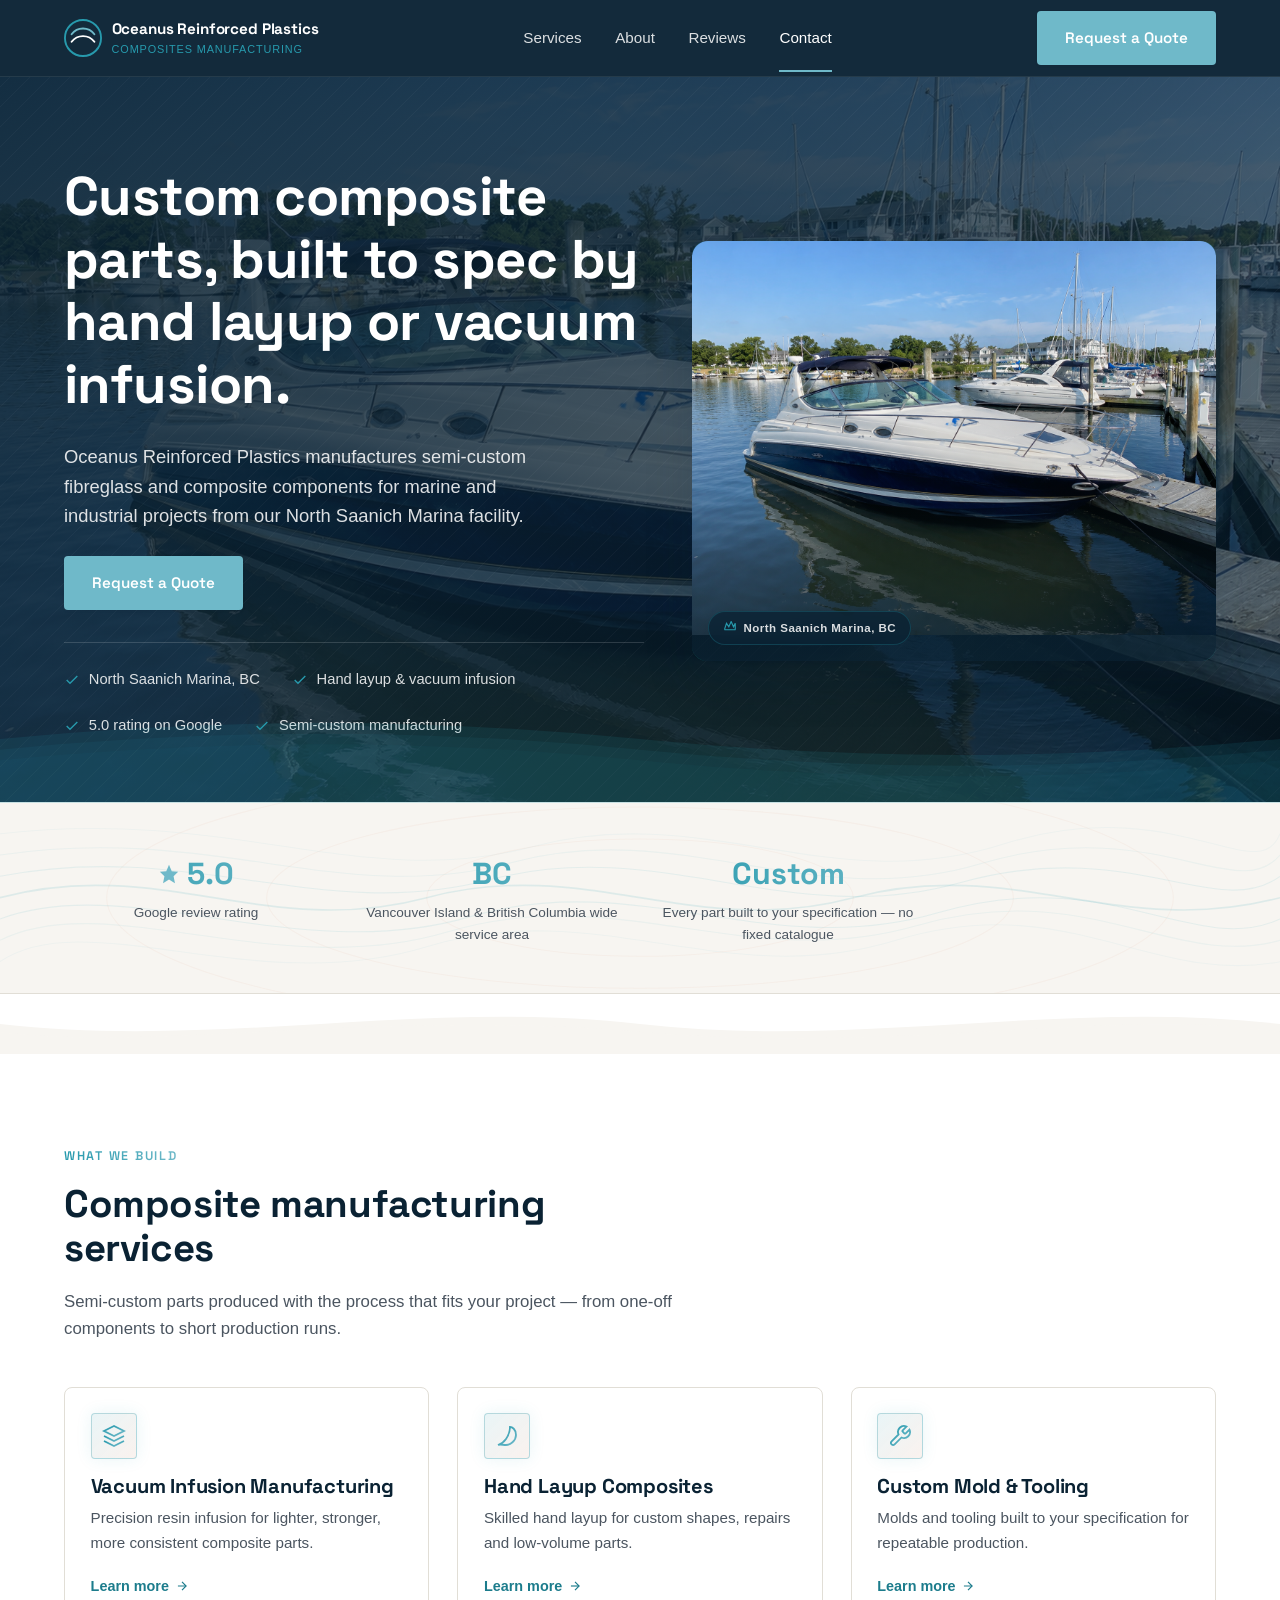
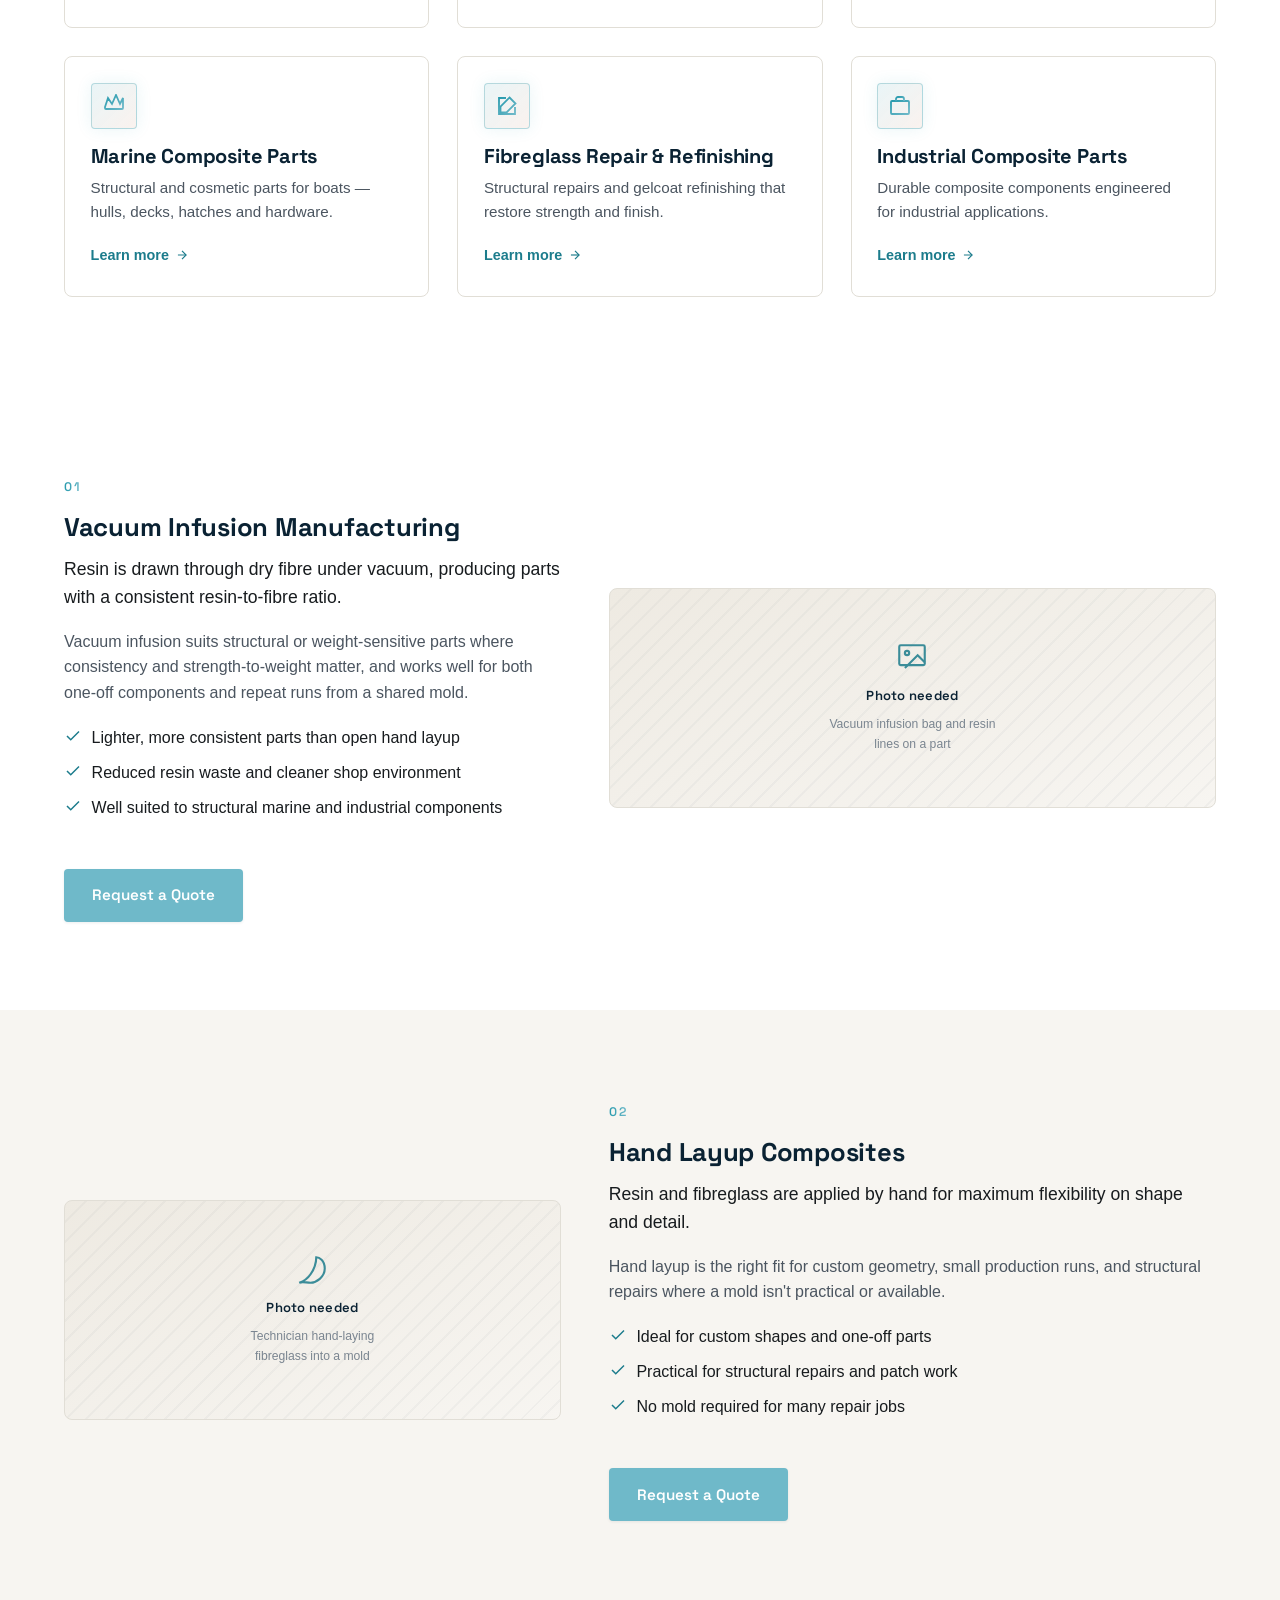
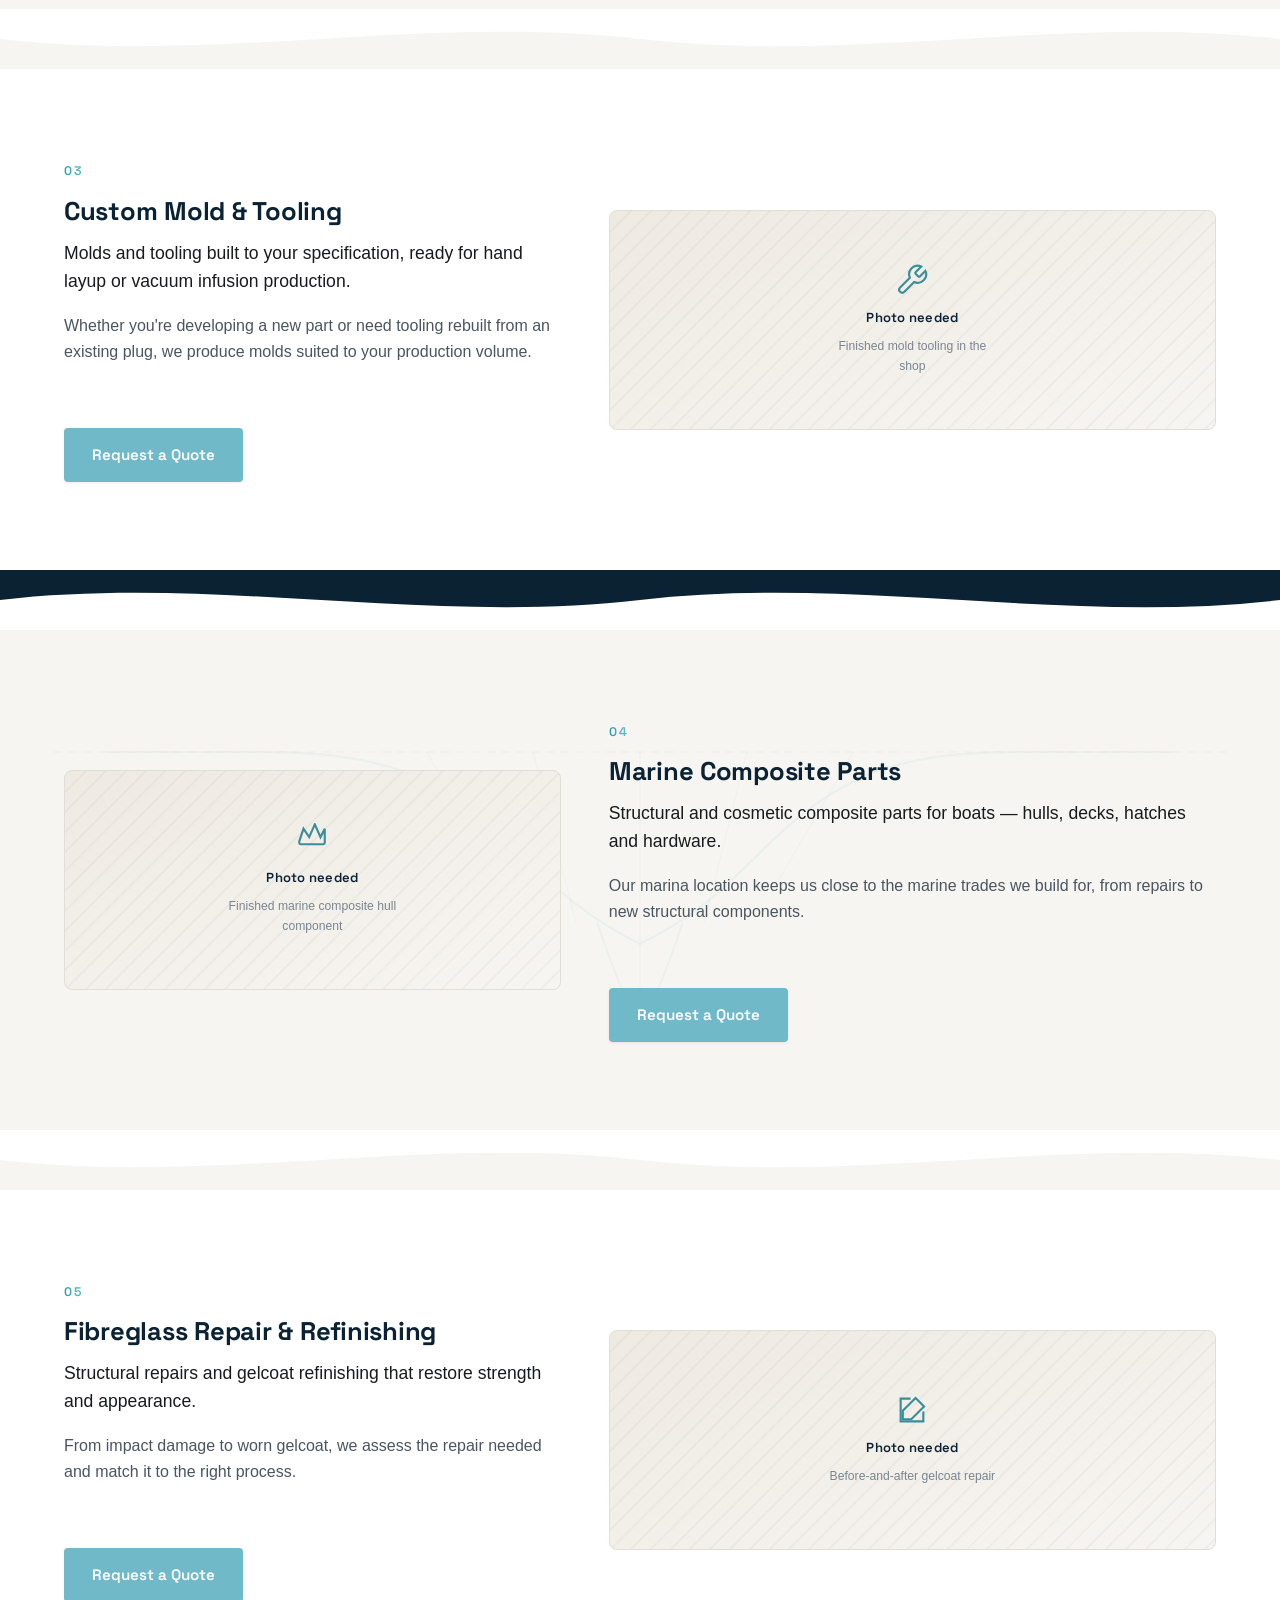
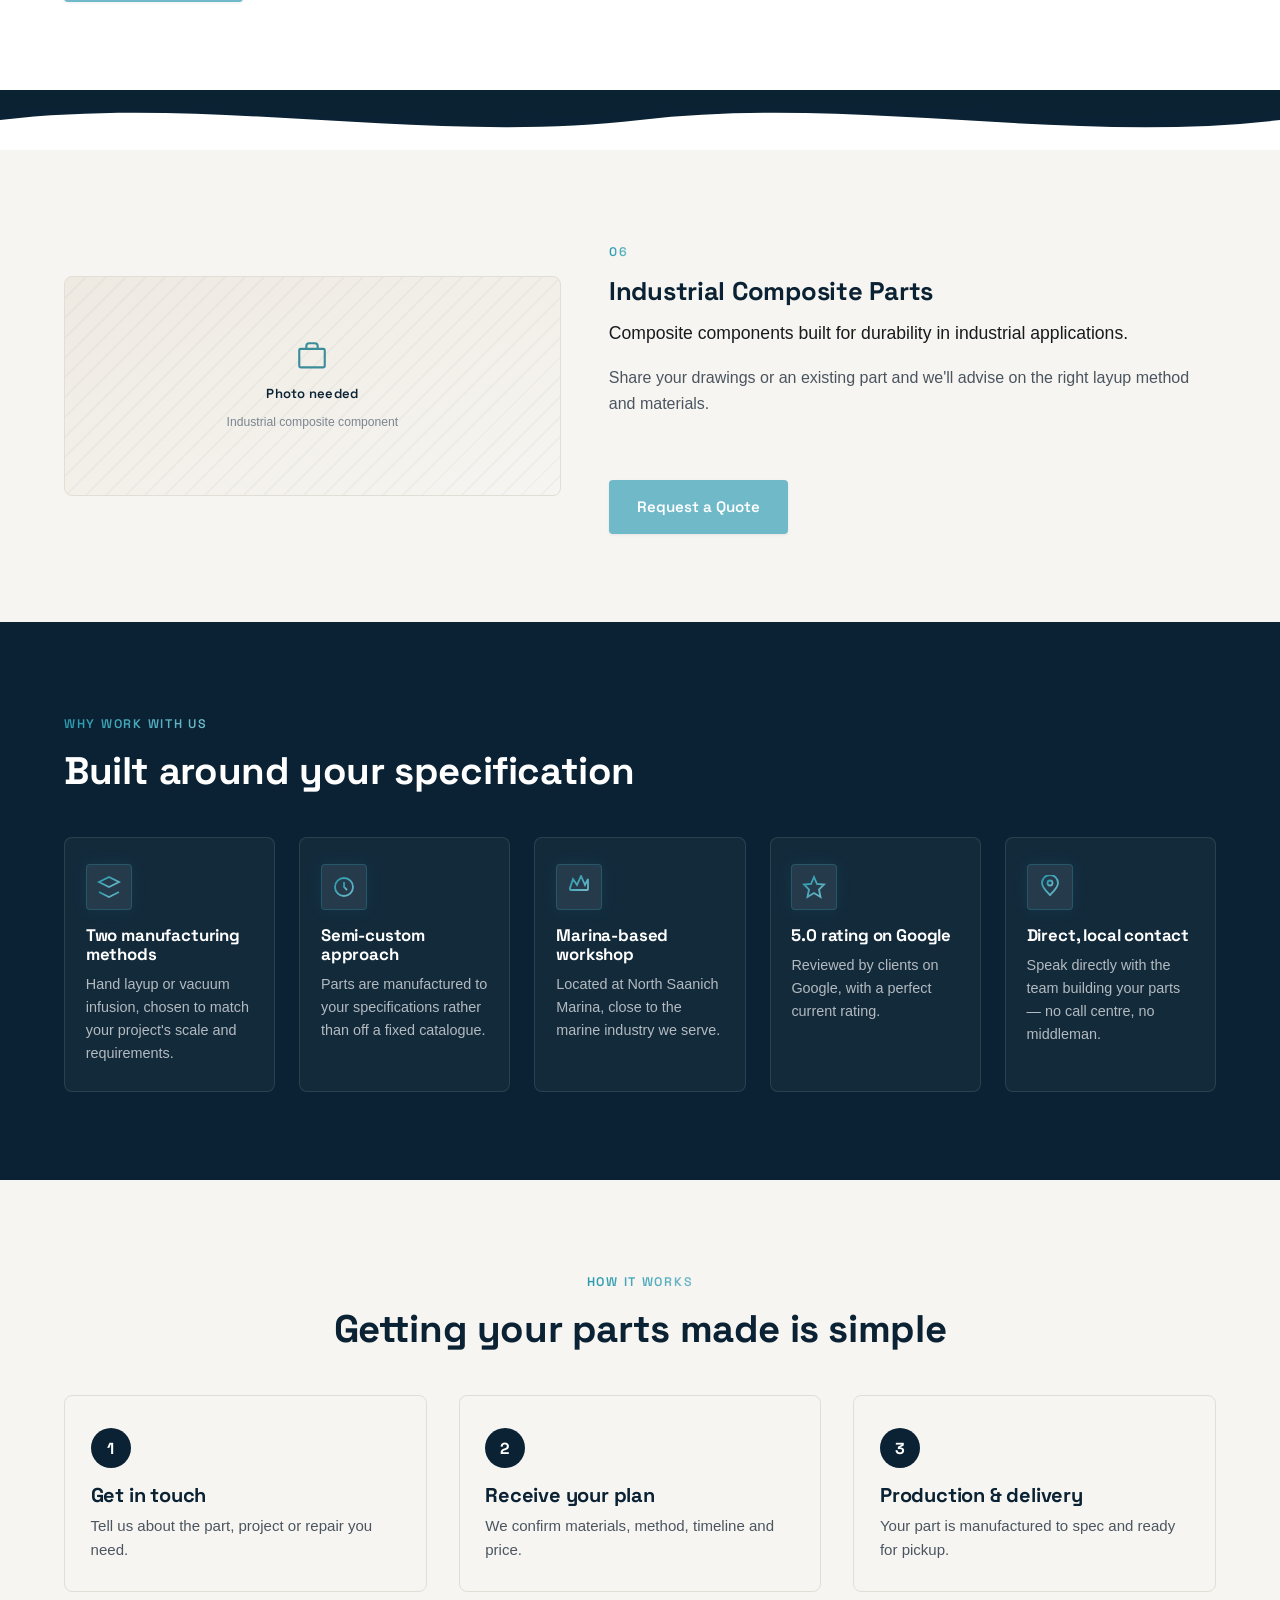
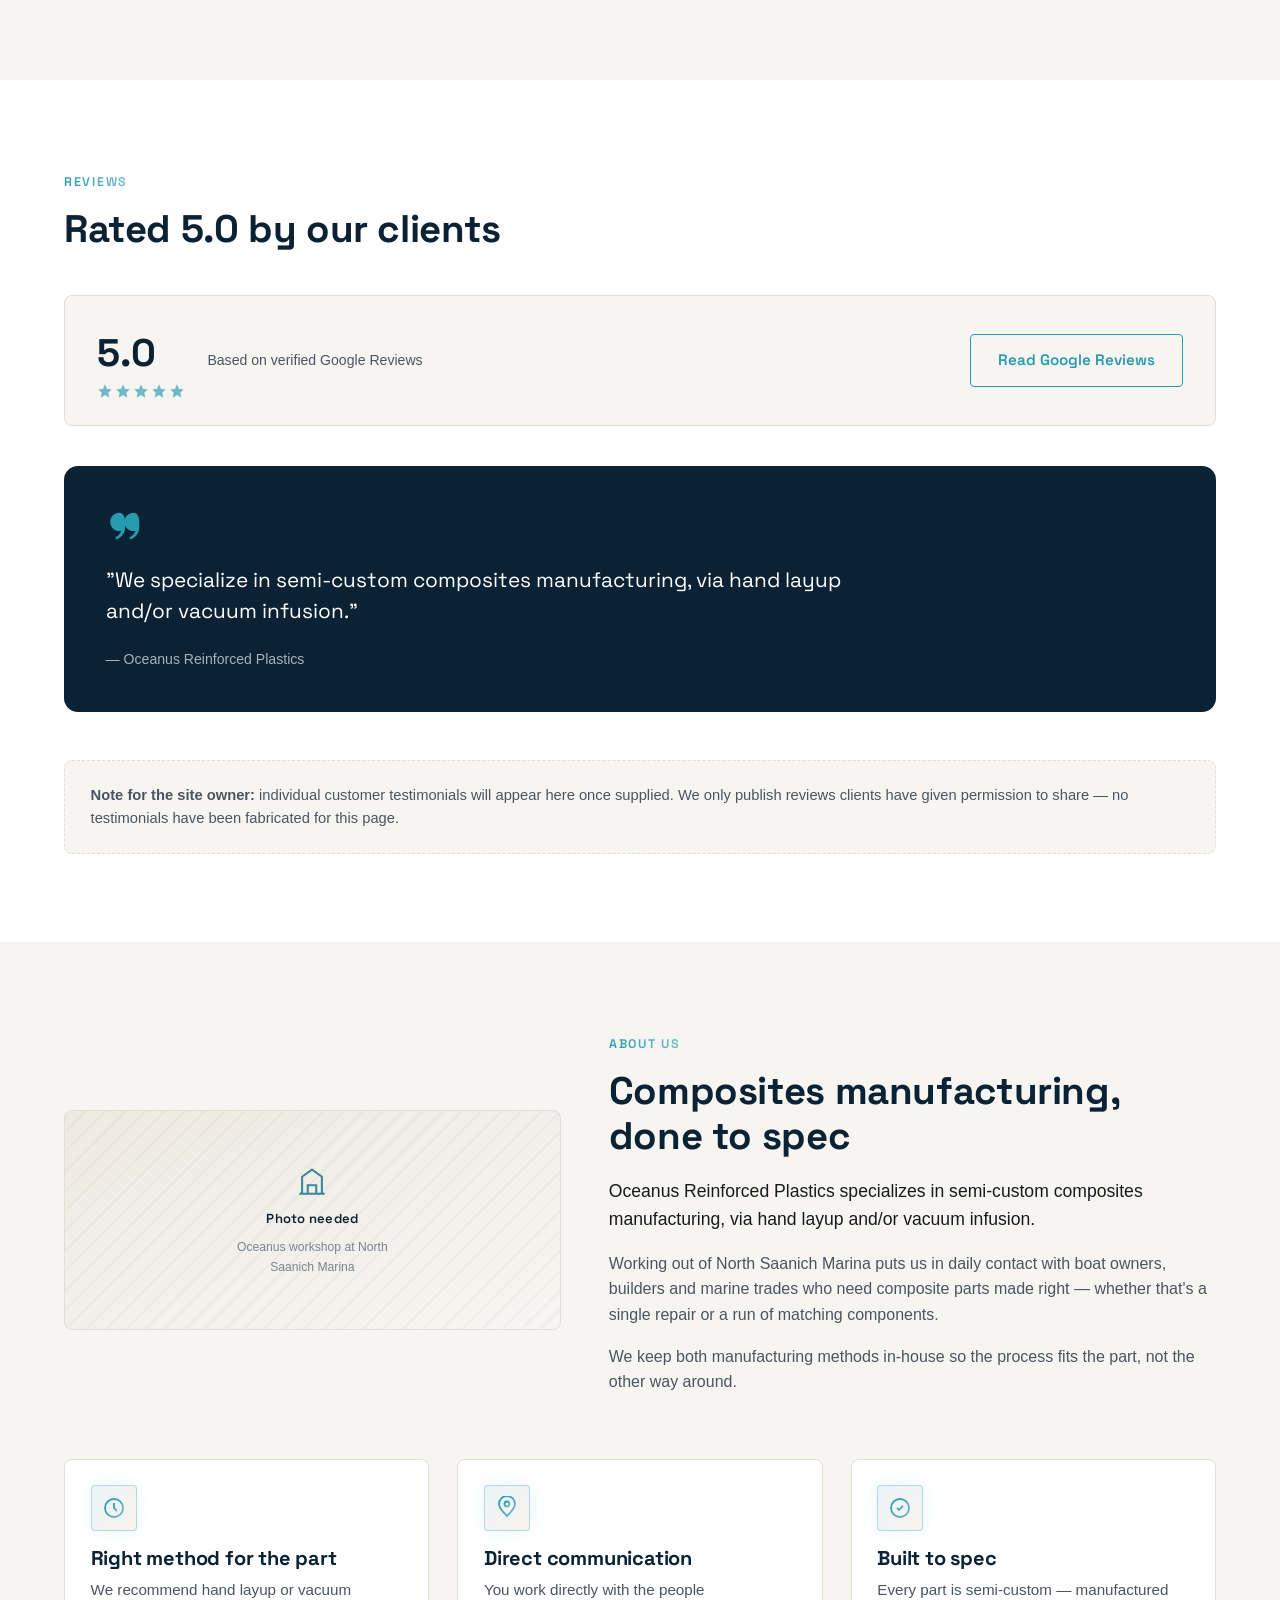
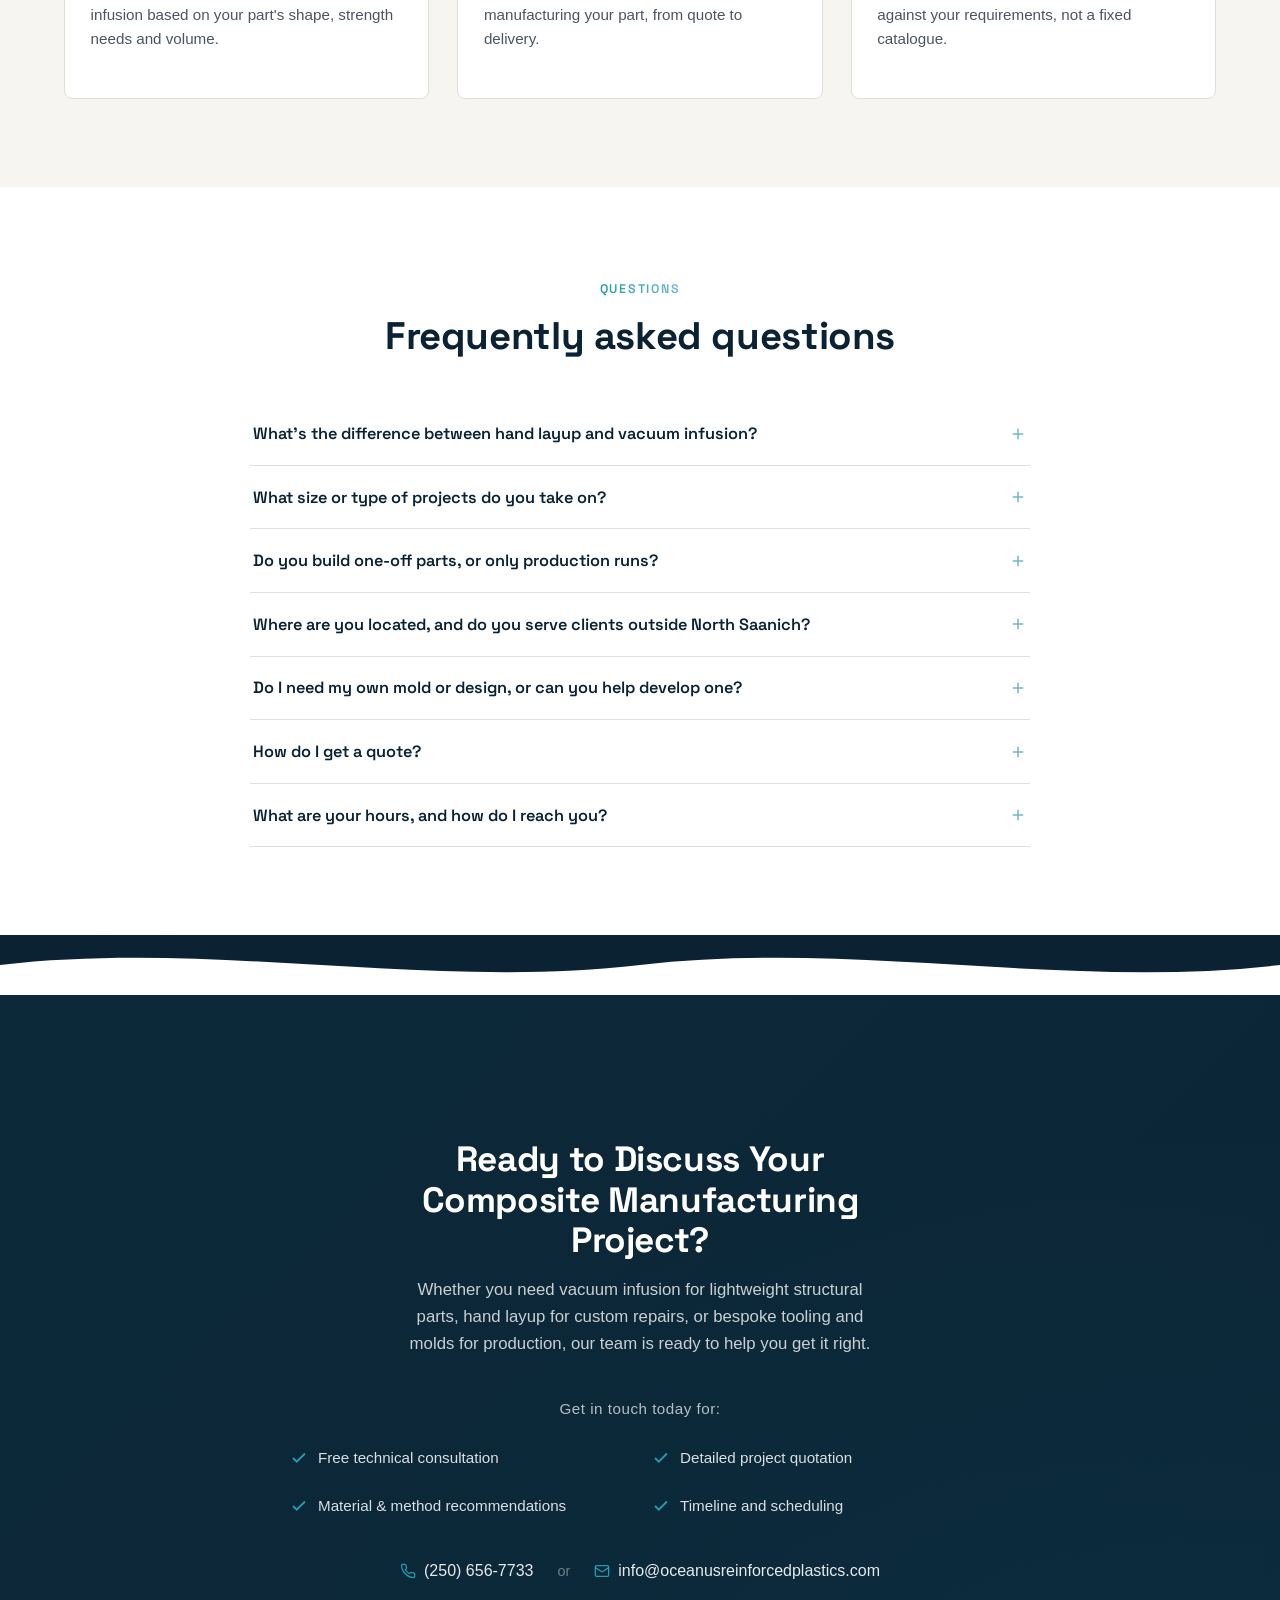
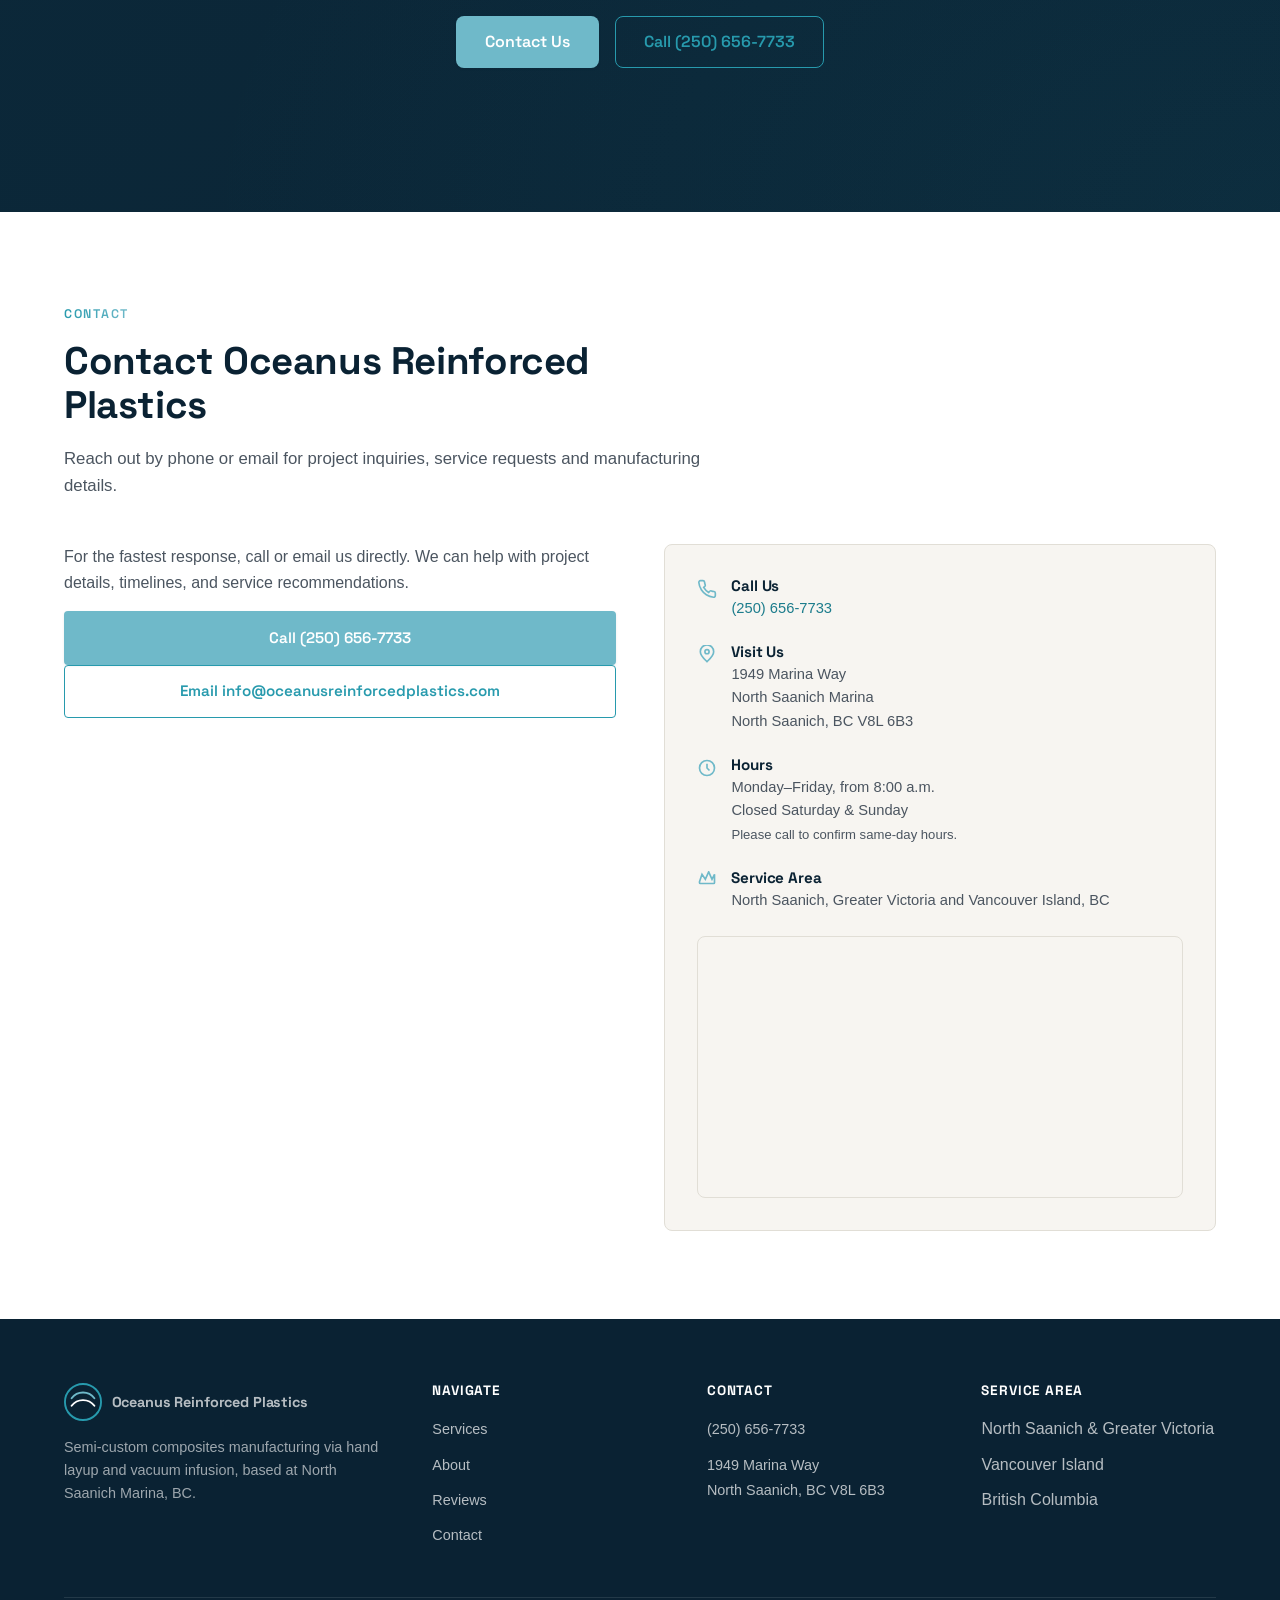
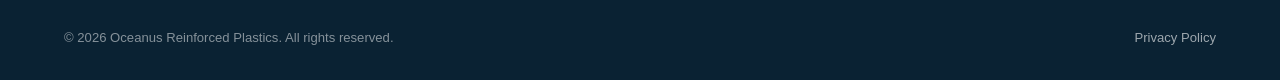
==== commit f47e22b7: "Add files via upload Fixed the drop-down and took away the contact box" ====
--- a/index.html
+++ b/index.html
@@ -1213,7 +1213,7 @@
         </div>
 
         <div class="final-cta-actions">
-          <a href="#contact" class="btn btn-primary btn-lg">Request Your Quote</a>
+          <a href="#contact" class="btn btn-primary btn-lg">Contact Us</a>
           <a href="tel:+12506567733" class="btn btn-secondary btn-lg">Call (250) 656-7733</a>
         </div>
       </div>
@@ -1225,67 +1225,19 @@
     <div class="container">
       <div class="section-head reveal">
         <span class="eyebrow">Contact</span>
-        <h2>Request a quote</h2>
-        <p>Send us your project details and we'll follow up with next steps — or call us directly.</p>
+        <h2>Contact Oceanus Reinforced Plastics</h2>
+        <p>Reach out by phone or email for project inquiries, service requests and manufacturing details.</p>
       </div>
 
       <div class="contact-grid">
         <div class="reveal">
-          <div id="form-success" class="form-success" role="status" tabindex="-1">
-            <svg width="20" height="20" viewBox="0 0 24 24" fill="none" stroke="currentColor" stroke-width="2"><circle cx="12" cy="12" r="10"/><polyline points="8 12 11 15 16 9"/></svg>
-            Thanks — your message has been received. We'll be in touch shortly.
-          </div>
-
-          <form id="contact-form" novalidate>
-            <div class="field">
-              <label for="name">Name <span class="req">*</span></label>
-              <input type="text" id="name" name="name" required autocomplete="name">
-              <div class="field-error">Please enter your name.</div>
-            </div>
-
-            <div class="field">
-              <label for="email">Email <span class="req">*</span></label>
-              <input type="email" id="email" name="email" required autocomplete="email">
-              <div class="field-error">Please enter a valid email.</div>
-            </div>
-
-            <div class="field">
-              <label for="phone">Phone</label>
-              <input type="tel" id="phone" name="phone" autocomplete="tel">
-            </div>
-
-            <div class="field">
-              <label for="service">Service required <span class="req">*</span></label>
-              <select id="service" name="service" required>
-                <option value="">Select a service</option>
-                <option value="vacuum-infusion">Vacuum Infusion Manufacturing</option>
-                <option value="hand-layup">Hand Layup Composites</option>
-                <option value="tooling">Custom Mold &amp; Tooling</option>
-                <option value="marine">Marine Composite Parts</option>
-                <option value="repair">Fibreglass Repair &amp; Refinishing</option>
-                <option value="industrial">Industrial Composite Parts</option>
-                <option value="other">Not sure / other</option>
-              </select>
-              <div class="field-error">Please select a service.</div>
-            </div>
-
-            <div class="field">
-              <label for="message">Project details <span class="req">*</span></label>
-              <textarea id="message" name="message" required placeholder="Tell us about the part, timeline and any drawings or dimensions you have."></textarea>
-              <div class="field-error">Please add a few details about your project.</div>
-            </div>
-
-            <fieldset class="field" style="border:none; padding:0;">
-              <legend style="font-weight:600; font-size:0.88rem; color:var(--navy-900); margin-bottom:0.5rem;">Preferred contact method</legend>
-              <div class="radio-row">
-                <label><input type="radio" name="contact-method" value="email" checked> Email</label>
-                <label><input type="radio" name="contact-method" value="phone"> Phone</label>
-              </div>
-            </fieldset>
-
-            <button type="submit" class="btn btn-primary btn-block">Send Request</button>
-            <p style="font-size:0.82rem; color: var(--ink-400); margin-top:0.9rem;">Your information is only used to respond to your enquiry. See our <a href="privacy.html">Privacy Policy</a>.</p>
-          </form>
+          <div class="contact-summary-card">
+            <p>For the fastest response, call or email us directly. We can help with project details, timelines, and service recommendations.</p>
+            <div class="contact-summary-actions">
+              <a href="tel:+12506567733" class="btn btn-primary btn-block">Call (250) 656-7733</a>
+              <a href="mailto:info@oceanusreinforcedplastics.com" class="btn btn-secondary btn-block">Email info@oceanusreinforcedplastics.com</a>
+            </div>
+          </div>
         </div>
 
         <div class="reveal">
--- a/css/style.css
+++ b/css/style.css
@@ -0,0 +1,815 @@
+/* ==========================================================================
+   Oceanus Reinforced Plastics — Design System
+   ========================================================================== */
+
+:root {
+  /* Colour palette — marine / industrial composites */
+  --navy-900: #0a2233;
+  --navy-800: #103147;
+  --navy-700: #17415c;
+  --teal-600: #1c7c8c;
+  --teal-500: #279aad;
+  --rust-600: #6fb9c9;
+  --rust-700: #4f93a8;
+  --sand-100: #f7f5f1;
+  --sand-200: #eeeae2;
+  --ink-900: #171b1e;
+  --ink-600: #4b5560;
+  --ink-400: #7a8590;
+  --white: #ffffff;
+  --border: #e1ded6;
+
+  --font-head: "Space Grotesk", "Segoe UI", Arial, sans-serif;
+  --font-body: "Inter", "Segoe UI", Arial, sans-serif;
+
+  --radius-sm: 4px;
+  --radius-md: 8px;
+  --radius-lg: 14px;
+
+  --shadow-sm: 0 1px 3px rgba(10, 34, 51, 0.08);
+  --shadow-md: 0 8px 24px rgba(10, 34, 51, 0.12);
+  --shadow-lg: 0 20px 48px rgba(10, 34, 51, 0.18);
+
+  --max-w: 1200px;
+  --transition: 200ms ease;
+}
+
+*, *::before, *::after { box-sizing: border-box; }
+
+html {
+  scroll-behavior: smooth;
+  -webkit-text-size-adjust: 100%;
+}
+
+section[id], main [id] {
+  scroll-margin-top: 92px;
+}
+
+@media (prefers-reduced-motion: reduce) {
+  html { scroll-behavior: auto; }
+  *, *::before, *::after {
+    animation-duration: 0.01ms !important;
+    animation-iteration-count: 1 !important;
+    transition-duration: 0.01ms !important;
+    scroll-behavior: auto !important;
+  }
+}
+
+body {
+  margin: 0;
+  font-family: var(--font-body);
+  color: var(--ink-900);
+  background: var(--white);
+  line-height: 1.6;
+  overflow-x: hidden;
+}
+
+h1, h2, h3, h4 {
+  font-family: var(--font-head);
+  color: var(--navy-900);
+  line-height: 1.15;
+  margin: 0 0 0.5em;
+  letter-spacing: -0.01em;
+}
+
+h1 { font-size: clamp(2.1rem, 4.5vw, 3.4rem); }
+h2 { font-size: clamp(1.7rem, 3vw, 2.4rem); }
+h3 { font-size: 1.25rem; }
+
+p { margin: 0 0 1em; color: var(--ink-600); }
+
+a { color: var(--teal-600); text-decoration: none; }
+a:hover { color: var(--teal-500); }
+
+img { max-width: 100%; display: block; }
+
+ul { margin: 0; padding: 0; list-style: none; }
+
+section { padding: 5.5rem 0; }
+@media (max-width: 720px) {
+  section { padding: 3.25rem 0; }
+}
+
+.container {
+  max-width: var(--max-w);
+  margin: 0 auto;
+  padding: 0 1.5rem;
+}
+
+.eyebrow {
+  display: inline-block;
+  font-family: var(--font-head);
+  font-size: 0.78rem;
+  letter-spacing: 0.14em;
+  text-transform: uppercase;
+  color: var(--rust-600);
+  font-weight: 600;
+  margin-bottom: 0.9rem;
+}
+
+.section-head {
+  max-width: 640px;
+  margin: 0 0 2.75rem;
+}
+.section-head.center { margin-inline: auto; text-align: center; }
+.section-head p { font-size: 1.05rem; }
+
+/* Buttons -------------------------------------------------------------- */
+
+.btn {
+  display: inline-flex;
+  align-items: center;
+  justify-content: center;
+  gap: 0.5rem;
+  font-family: var(--font-head);
+  font-weight: 600;
+  font-size: 0.95rem;
+  padding: 0.85rem 1.7rem;
+  border-radius: var(--radius-sm);
+  border: 1.5px solid transparent;
+  cursor: pointer;
+  transition: transform var(--transition), background var(--transition), border-color var(--transition), box-shadow var(--transition), color var(--transition);
+  white-space: nowrap;
+  min-height: 48px;
+}
+.btn:focus-visible {
+  outline: 3px solid var(--teal-500);
+  outline-offset: 2px;
+}
+.btn-primary {
+  background: var(--rust-600);
+  color: var(--white);
+  box-shadow: var(--shadow-sm);
+}
+.btn-primary:hover { background: var(--rust-700); color: var(--white); transform: translateY(-1px); box-shadow: var(--shadow-md); }
+.btn-secondary {
+  background: transparent;
+  color: var(--navy-900);
+  border-color: var(--border);
+}
+.btn-secondary:hover { border-color: var(--navy-900); background: var(--sand-100); color: var(--navy-900); }
+.btn-on-dark {
+  background: transparent;
+  color: var(--white);
+  border-color: rgba(255,255,255,0.45);
+}
+.btn-on-dark:hover { background: rgba(255,255,255,0.1); border-color: var(--white); color: var(--white); }
+.btn-block { width: 100%; }
+.btn[disabled] { opacity: 0.6; cursor: not-allowed; }
+
+/* Header ----------------------------------------------------------------- */
+
+.site-header {
+  position: sticky;
+  top: 0;
+  z-index: 100;
+  background: rgba(10, 34, 51, 0.96);
+  backdrop-filter: saturate(160%) blur(6px);
+  border-bottom: 1px solid rgba(255,255,255,0.08);
+}
+
+.nav-wrap {
+  max-width: var(--max-w);
+  margin: 0 auto;
+  padding: 0 1.5rem;
+  display: flex;
+  align-items: center;
+  justify-content: space-between;
+  height: 76px;
+}
+
+.logo {
+  display: flex;
+  align-items: center;
+  gap: 0.6rem;
+  font-family: var(--font-head);
+  font-weight: 700;
+  font-size: 0.95rem;
+  color: var(--white);
+  letter-spacing: -0.01em;
+  white-space: nowrap;
+}
+.logo-mark {
+  width: 38px;
+  height: 38px;
+  flex-shrink: 0;
+}
+.logo small {
+  display: block;
+  font-family: var(--font-body);
+  font-weight: 500;
+  font-size: 0.68rem;
+  letter-spacing: 0.08em;
+  text-transform: uppercase;
+  color: var(--teal-500);
+}
+
+.main-nav {
+  display: flex;
+  align-items: center;
+  gap: 2.1rem;
+}
+.main-nav a {
+  color: rgba(255,255,255,0.85);
+  font-weight: 500;
+  font-size: 0.95rem;
+  transition: color var(--transition);
+  position: relative;
+}
+.main-nav a:hover, .main-nav a.active { color: var(--white); }
+.main-nav a.active::after {
+  content: "";
+  position: absolute;
+  left: 0; right: 0; bottom: -22px;
+  height: 2px;
+  background: var(--rust-600);
+}
+
+.nav-actions { display: flex; align-items: center; gap: 1rem; }
+
+.main-nav .nav-cta { display: none; }
+
+.nav-toggle {
+  display: none;
+  width: 44px;
+  height: 44px;
+  border-radius: var(--radius-sm);
+  border: 1px solid rgba(255,255,255,0.3);
+  background: transparent;
+  color: var(--white);
+  align-items: center;
+  justify-content: center;
+  cursor: pointer;
+}
+
+@media (max-width: 900px) {
+  .main-nav {
+    position: fixed;
+    inset: 76px 0 0 0;
+    background: var(--navy-900);
+    flex-direction: column;
+    align-items: flex-start;
+    padding: 2rem 1.5rem;
+    gap: 0;
+    transform: translateX(100%);
+    transition: transform 260ms ease;
+    overflow-y: auto;
+  }
+  .main-nav.open { transform: translateX(0); }
+  .main-nav a {
+    width: 100%;
+    padding: 1rem 0;
+    border-bottom: 1px solid rgba(255,255,255,0.08);
+    font-size: 1.05rem;
+  }
+  .main-nav a.active::after { display: none; }
+  .main-nav .nav-cta { display: inline-flex; margin-top: 1.5rem; }
+  .nav-actions .btn-primary.desktop-only { display: none; }
+  .nav-toggle { display: inline-flex; }
+}
+
+.desktop-only { display: inline-flex; }
+@media (max-width: 900px) { .desktop-only.phone-hide { display: none; } }
+
+@media (max-width: 480px) {
+  .logo { font-size: 0.82rem; white-space: normal; line-height: 1.2; }
+  .logo-mark { width: 32px; height: 32px; }
+}
+
+/* Hero --------------------------------------------------------------------*/
+
+.hero {
+  position: relative;
+  color: var(--white);
+  background: linear-gradient(180deg, rgba(10,34,51,0.4), rgba(10,34,51,0.5)), var(--hero-img, none);
+  background-size: cover;
+  background-position: center;
+  background-repeat: no-repeat;
+  padding: 5.5rem 0 4rem;
+}
+.hero-inner {
+  max-width: var(--max-w);
+  margin: 0 auto;
+  padding: 0 1.5rem;
+  display: grid;
+  grid-template-columns: 1.05fr 0.95fr;
+  gap: 3rem;
+  align-items: center;
+}
+@media (max-width: 960px) {
+  .hero-inner { grid-template-columns: 1fr; }
+}
+.hero-copy p.lead {
+  font-size: 1.15rem;
+  color: rgba(255,255,255,0.86);
+  max-width: 46ch;
+}
+.hero-copy h1 { color: var(--white); }
+.hero-ctas { display: flex; flex-wrap: wrap; gap: 0.9rem; margin: 1.6rem 0 2rem; }
+
+.trust-strip {
+  display: flex;
+  flex-wrap: wrap;
+  gap: 1.4rem 2rem;
+  padding-top: 1.6rem;
+  border-top: 1px solid rgba(255,255,255,0.15);
+}
+.trust-strip li {
+  display: flex;
+  align-items: center;
+  gap: 0.55rem;
+  font-size: 0.92rem;
+  color: rgba(255,255,255,0.85);
+}
+.trust-strip svg { flex-shrink: 0; color: var(--teal-500); }
+
+.hero-visual {
+  border-radius: var(--radius-lg);
+  overflow: hidden;
+  box-shadow: var(--shadow-lg);
+}
+
+/* Image placeholders ------------------------------------------------------*/
+
+.img-placeholder {
+  position: relative;
+  display: flex;
+  flex-direction: column;
+  align-items: center;
+  justify-content: center;
+  text-align: center;
+  gap: 0.6rem;
+  width: 100%;
+  min-height: 220px;
+  background:
+    repeating-linear-gradient(135deg, rgba(255,255,255,0.035) 0 2px, transparent 2px 14px),
+    linear-gradient(160deg, var(--navy-800), var(--navy-700));
+  color: rgba(255,255,255,0.75);
+  border-radius: var(--radius-md);
+  padding: 1.5rem;
+}
+.img-placeholder svg { width: 34px; height: 34px; opacity: 0.85; }
+.img-placeholder .ph-label {
+  font-family: var(--font-head);
+  font-size: 0.82rem;
+  font-weight: 600;
+  letter-spacing: 0.02em;
+  color: var(--white);
+}
+.img-placeholder .ph-sub {
+  font-size: 0.76rem;
+  color: rgba(255,255,255,0.6);
+  max-width: 26ch;
+}
+.img-placeholder.light {
+  background:
+    repeating-linear-gradient(135deg, rgba(10,34,51,0.03) 0 2px, transparent 2px 14px),
+    linear-gradient(160deg, var(--sand-200), var(--sand-100));
+  color: var(--ink-600);
+  border: 1px solid var(--border);
+}
+.img-placeholder.light .ph-label { color: var(--navy-900); }
+.img-placeholder.light .ph-sub { color: var(--ink-400); }
+.img-placeholder.light svg { color: var(--teal-600); }
+
+/* Trust bar (post-hero) ---------------------------------------------------*/
+
+.trust-bar {
+  background: var(--sand-100);
+  padding: 3rem 0;
+  border-bottom: 1px solid var(--border);
+}
+.trust-grid {
+  display: grid;
+  grid-template-columns: repeat(4, 1fr);
+  gap: 2rem;
+  text-align: center;
+}
+@media (max-width: 800px) { .trust-grid { grid-template-columns: repeat(2, 1fr); } }
+.trust-item .stat {
+  font-family: var(--font-head);
+  font-size: 1.9rem;
+  font-weight: 700;
+  color: var(--navy-900);
+  display: flex;
+  align-items: center;
+  justify-content: center;
+  gap: 0.4rem;
+}
+.trust-item .stat svg { color: var(--rust-600); width: 22px; height: 22px; }
+.trust-item .label {
+  font-size: 0.85rem;
+  color: var(--ink-600);
+  margin-top: 0.2rem;
+}
+
+/* Cards -------------------------------------------------------------------*/
+
+.grid {
+  display: grid;
+  gap: 1.75rem;
+}
+.grid.cols-3 { grid-template-columns: repeat(3, 1fr); }
+.grid.cols-4 { grid-template-columns: repeat(4, 1fr); }
+@media (max-width: 960px) { .grid.cols-3, .grid.cols-4 { grid-template-columns: repeat(2, 1fr); } }
+@media (max-width: 620px) { .grid.cols-3, .grid.cols-4 { grid-template-columns: 1fr; } }
+
+.card {
+  background: var(--white);
+  border: 1px solid var(--border);
+  border-radius: var(--radius-md);
+  overflow: hidden;
+  transition: transform var(--transition), box-shadow var(--transition), border-color var(--transition);
+  display: flex;
+  flex-direction: column;
+}
+.card:hover { transform: translateY(-4px); box-shadow: var(--shadow-md); border-color: transparent; }
+
+.service-card .card-body { padding: 1.6rem 1.6rem 1.8rem; }
+.service-card h3 { margin-bottom: 0.5rem; }
+.service-card p { font-size: 0.95rem; margin-bottom: 1.1rem; }
+.service-card .card-link {
+  font-weight: 600;
+  font-size: 0.9rem;
+  display: inline-flex;
+  align-items: center;
+  gap: 0.35rem;
+  color: var(--teal-600);
+}
+.service-card .card-link svg { transition: transform var(--transition); }
+.service-card:hover .card-link svg { transform: translateX(3px); }
+
+.icon-badge {
+  width: 46px;
+  height: 46px;
+  border-radius: var(--radius-sm);
+  background: var(--sand-100);
+  color: var(--rust-600);
+  display: flex;
+  align-items: center;
+  justify-content: center;
+  margin-bottom: 1rem;
+}
+.icon-badge svg { width: 24px; height: 24px; }
+
+/* Why choose us -------------------------------------------------------- */
+
+.why-section { background: var(--navy-900); color: var(--white); }
+.why-section .section-head p { color: rgba(255,255,255,0.72); }
+.why-section .eyebrow { color: var(--teal-500); }
+.why-section h2 { color: var(--white); }
+.why-grid {
+  display: grid;
+  grid-template-columns: repeat(5, 1fr);
+  gap: 1.5rem;
+}
+@media (max-width: 960px) { .why-grid { grid-template-columns: repeat(2, 1fr); } }
+@media (max-width: 560px) { .why-grid { grid-template-columns: 1fr; } }
+.why-item {
+  background: rgba(255,255,255,0.04);
+  border: 1px solid rgba(255,255,255,0.1);
+  border-radius: var(--radius-md);
+  padding: 1.6rem 1.3rem;
+}
+.why-item .icon-badge { background: rgba(255,255,255,0.08); color: var(--teal-500); }
+.why-item h3 { color: var(--white); font-size: 1.05rem; }
+.why-item p { color: rgba(255,255,255,0.68); font-size: 0.9rem; margin: 0; }
+
+/* Gallery -------------------------------------------------------------- */
+
+.filter-bar {
+  display: flex;
+  flex-wrap: wrap;
+  gap: 0.6rem;
+  margin-bottom: 2.25rem;
+}
+.filter-btn {
+  font-family: var(--font-head);
+  font-size: 0.85rem;
+  font-weight: 600;
+  padding: 0.55rem 1.1rem;
+  border-radius: 999px;
+  border: 1.5px solid var(--border);
+  background: var(--white);
+  color: var(--ink-600);
+  cursor: pointer;
+  transition: all var(--transition);
+}
+.filter-btn:hover { border-color: var(--navy-900); color: var(--navy-900); }
+.filter-btn.active { background: var(--navy-900); border-color: var(--navy-900); color: var(--white); }
+
+.gallery-grid {
+  display: grid;
+  grid-template-columns: repeat(3, 1fr);
+  gap: 1.5rem;
+}
+@media (max-width: 900px) { .gallery-grid { grid-template-columns: repeat(2, 1fr); } }
+@media (max-width: 560px) { .gallery-grid { grid-template-columns: 1fr; } }
+.gallery-item { border-radius: var(--radius-md); overflow: hidden; border: 1px solid var(--border); transition: transform var(--transition), box-shadow var(--transition); }
+.gallery-item:hover { transform: translateY(-3px); box-shadow: var(--shadow-md); }
+.gallery-item .img-placeholder { border-radius: 0; min-height: 200px; }
+.gallery-caption { padding: 1rem 1.1rem 1.2rem; background: var(--white); }
+.gallery-caption h3 { font-size: 1rem; margin-bottom: 0.2rem; }
+.gallery-caption span { font-size: 0.82rem; color: var(--ink-400); }
+.gallery-item[hidden] { display: none; }
+
+/* Process ---------------------------------------------------------------*/
+
+.process-grid {
+  display: grid;
+  grid-template-columns: repeat(3, 1fr);
+  gap: 2rem;
+  counter-reset: step;
+}
+@media (max-width: 800px) { .process-grid { grid-template-columns: 1fr; } }
+.process-step {
+  position: relative;
+  padding: 2rem 1.6rem 1.8rem;
+  background: var(--sand-100);
+  border-radius: var(--radius-md);
+  border: 1px solid var(--border);
+}
+.process-step .step-num {
+  font-family: var(--font-head);
+  font-weight: 700;
+  font-size: 1rem;
+  width: 40px;
+  height: 40px;
+  border-radius: 50%;
+  background: var(--navy-900);
+  color: var(--white);
+  display: flex;
+  align-items: center;
+  justify-content: center;
+  margin-bottom: 1rem;
+}
+.process-step h3 { margin-bottom: 0.4rem; }
+.process-step p { font-size: 0.94rem; margin: 0; }
+
+/* Reviews ---------------------------------------------------------------*/
+
+.rating-banner {
+  display: flex;
+  align-items: center;
+  gap: 1.4rem;
+  flex-wrap: wrap;
+  background: var(--sand-100);
+  border: 1px solid var(--border);
+  border-radius: var(--radius-md);
+  padding: 1.6rem 2rem;
+  margin-bottom: 2.5rem;
+}
+.rating-score {
+  font-family: var(--font-head);
+  font-weight: 700;
+  font-size: 2.4rem;
+  color: var(--navy-900);
+}
+.rating-stars { color: var(--rust-600); display: flex; gap: 2px; }
+.rating-meta { font-size: 0.88rem; color: var(--ink-600); }
+.rating-banner .btn { margin-left: auto; }
+@media (max-width: 640px) { .rating-banner .btn { margin-left: 0; width: 100%; } }
+
+.quote-card {
+  background: var(--navy-900);
+  color: var(--white);
+  border-radius: var(--radius-lg);
+  padding: 2.6rem;
+  position: relative;
+}
+.quote-card svg.quote-mark { color: var(--teal-500); width: 34px; height: 34px; margin-bottom: 1rem; }
+.quote-card p.quote-text {
+  font-family: var(--font-head);
+  font-size: 1.3rem;
+  color: var(--white);
+  line-height: 1.5;
+  max-width: 60ch;
+}
+.quote-card .quote-attr {
+  color: rgba(255,255,255,0.65);
+  font-size: 0.88rem;
+  margin-top: 1.2rem;
+}
+
+.review-note {
+  border: 1px dashed var(--border);
+  border-radius: var(--radius-md);
+  padding: 1.4rem 1.6rem;
+  background: var(--sand-100);
+  font-size: 0.92rem;
+  color: var(--ink-600);
+}
+
+/* About -------------------------------------------------------------------*/
+
+.about-grid {
+  display: grid;
+  grid-template-columns: 0.9fr 1.1fr;
+  gap: 3rem;
+  align-items: center;
+}
+@media (max-width: 900px) { .about-grid { grid-template-columns: 1fr; } }
+.about-copy .lead { font-size: 1.1rem; color: var(--ink-900); }
+
+/* FAQ ---------------------------------------------------------------------*/
+
+.faq-list { max-width: 780px; margin: 0 auto; }
+.faq-item { border-bottom: 1px solid var(--border); }
+.faq-question {
+  width: 100%;
+  text-align: left;
+  background: none;
+  border: none;
+  padding: 1.3rem 0.2rem;
+  display: flex;
+  align-items: center;
+  justify-content: space-between;
+  gap: 1rem;
+  font-family: var(--font-head);
+  font-weight: 600;
+  font-size: 1.02rem;
+  color: var(--navy-900);
+  cursor: pointer;
+}
+.faq-question svg { flex-shrink: 0; transition: transform var(--transition); color: var(--rust-600); }
+.faq-question[aria-expanded="true"] svg { transform: rotate(45deg); }
+.faq-answer {
+  max-height: 0;
+  overflow: hidden;
+  transition: max-height 260ms ease;
+}
+.faq-answer p { padding: 0 0.2rem 1.3rem; font-size: 0.96rem; }
+
+/* Final CTA -----------------------------------------------------------------*/
+
+.final-cta {
+  position: relative;
+  color: var(--white);
+  background: linear-gradient(160deg, rgba(10,34,51,0.92), rgba(23,65,92,0.92)), var(--cta-img, none);
+  background-size: cover;
+  background-position: center;
+  text-align: center;
+  padding: 5rem 0;
+}
+.final-cta h2 { color: var(--white); max-width: 20ch; margin-inline: auto; }
+.final-cta p { color: rgba(255,255,255,0.78); max-width: 50ch; margin: 0.6rem auto 2rem; }
+.final-cta-actions { display: flex; justify-content: center; flex-wrap: wrap; gap: 1rem; }
+.final-cta .phone-link { font-family: var(--font-head); font-weight: 700; font-size: 1.1rem; color: var(--white); }
+
+/* Contact -----------------------------------------------------------------*/
+
+.contact-grid {
+  display: grid;
+  grid-template-columns: 1fr 1fr;
+  gap: 3rem;
+}
+@media (max-width: 900px) { .contact-grid { grid-template-columns: 1fr; } }
+
+.field { margin-bottom: 1.3rem; }
+.field label {
+  display: block;
+  font-weight: 600;
+  font-size: 0.88rem;
+  color: var(--navy-900);
+  margin-bottom: 0.4rem;
+}
+.field .req { color: var(--rust-600); }
+.field input, .field select, .field textarea {
+  width: 100%;
+  padding: 0.75rem 0.9rem;
+  border: 1.5px solid var(--border);
+  border-radius: var(--radius-sm);
+  font-family: var(--font-body);
+  font-size: 0.95rem;
+  color: var(--ink-900);
+  background: var(--white);
+  transition: border-color var(--transition), box-shadow var(--transition);
+}
+.field input:focus, .field select:focus, .field textarea:focus {
+  outline: none;
+  border-color: var(--teal-600);
+  box-shadow: 0 0 0 3px rgba(28,124,140,0.15);
+}
+.field textarea { resize: vertical; min-height: 110px; }
+.radio-row { display: flex; gap: 1.5rem; flex-wrap: wrap; }
+.radio-row label { display: flex; align-items: center; gap: 0.5rem; font-weight: 500; font-size: 0.92rem; color: var(--ink-600); }
+.radio-row input { width: auto; }
+.field-error { color: var(--rust-700); font-size: 0.8rem; margin-top: 0.3rem; display: none; }
+.field.invalid input, .field.invalid select, .field.invalid textarea { border-color: var(--rust-600); }
+.field.invalid .field-error { display: block; }
+
+.form-success {
+  display: none;
+  background: #eaf5ee;
+  border: 1px solid #bfe3cb;
+  color: #1f5c34;
+  border-radius: var(--radius-md);
+  padding: 1.1rem 1.3rem;
+  margin-bottom: 1.5rem;
+  font-size: 0.94rem;
+  align-items: center;
+  gap: 0.6rem;
+}
+.form-success.visible { display: flex; }
+
+.contact-info-card {
+  background: var(--sand-100);
+  border: 1px solid var(--border);
+  border-radius: var(--radius-md);
+  padding: 2rem;
+}
+.contact-info-item { display: flex; gap: 0.9rem; margin-bottom: 1.4rem; }
+.contact-info-item:last-child { margin-bottom: 0; }
+.contact-info-item svg { color: var(--rust-600); flex-shrink: 0; margin-top: 2px; }
+.contact-info-item h3 { font-size: 0.95rem; margin-bottom: 0.15rem; }
+.contact-info-item p { margin: 0; font-size: 0.92rem; }
+.map-embed {
+  border-radius: var(--radius-md);
+  overflow: hidden;
+  border: 1px solid var(--border);
+  margin-top: 1.5rem;
+}
+.map-embed iframe { width: 100%; height: 260px; border: 0; display: block; }
+
+/* Reveal animation ----------------------------------------------------- */
+
+.reveal {
+  opacity: 0;
+  transform: translateY(16px);
+  transition: opacity 600ms ease, transform 600ms ease;
+}
+.reveal.in { opacity: 1; transform: translateY(0); }
+
+/* Breadcrumb / page header for inner pages ------------------------------ */
+
+.page-header {
+  background: var(--navy-900);
+  color: var(--white);
+  padding: 3.5rem 0 2.75rem;
+}
+.page-header .eyebrow { color: var(--teal-500); }
+.page-header h1 { color: var(--white); margin-bottom: 0.6rem; }
+.page-header p { color: rgba(255,255,255,0.75); max-width: 60ch; margin: 0; }
+
+/* Footer ------------------------------------------------------------------*/
+
+.site-footer {
+  background: var(--navy-900);
+  color: rgba(255,255,255,0.7);
+  padding: 4rem 0 2rem;
+}
+.footer-grid {
+  display: grid;
+  grid-template-columns: 1.4fr 1fr 1fr 1fr;
+  gap: 2.5rem;
+  padding-bottom: 2.5rem;
+  border-bottom: 1px solid rgba(255,255,255,0.1);
+}
+@media (max-width: 800px) { .footer-grid { grid-template-columns: 1fr 1fr; } }
+@media (max-width: 500px) { .footer-grid { grid-template-columns: 1fr; } }
+.footer-grid h4 {
+  color: var(--white);
+  font-size: 0.85rem;
+  letter-spacing: 0.06em;
+  text-transform: uppercase;
+  margin-bottom: 1.1rem;
+}
+.footer-grid .logo { margin-bottom: 0.9rem; }
+.footer-grid p { font-size: 0.9rem; color: rgba(255,255,255,0.6); }
+.footer-grid li { margin-bottom: 0.6rem; }
+.footer-grid a { color: rgba(255,255,255,0.7); font-size: 0.9rem; }
+.footer-grid a:hover { color: var(--white); }
+.footer-bottom {
+  display: flex;
+  justify-content: space-between;
+  flex-wrap: wrap;
+  gap: 1rem;
+  padding-top: 1.8rem;
+  font-size: 0.82rem;
+  color: rgba(255,255,255,0.5);
+}
+.footer-bottom a { color: rgba(255,255,255,0.6); }
+.footer-legal { display: flex; gap: 1.4rem; flex-wrap: wrap; }
+
+/* Utility -------------------------------------------------------------- */
+
+.text-center { text-align: center; }
+.mt-lg { margin-top: 3rem; }
+.visually-hidden {
+  position: absolute;
+  width: 1px; height: 1px;
+  overflow: hidden;
+  clip: rect(0 0 0 0);
+  white-space: nowrap;
+}
+.skip-link {
+  position: absolute;
+  left: 1rem; top: -60px;
+  background: var(--rust-600);
+  color: var(--white);
+  padding: 0.7rem 1.2rem;
+  border-radius: var(--radius-sm);
+  z-index: 200;
+  transition: top var(--transition);
+}
+.skip-link:focus { top: 1rem; }
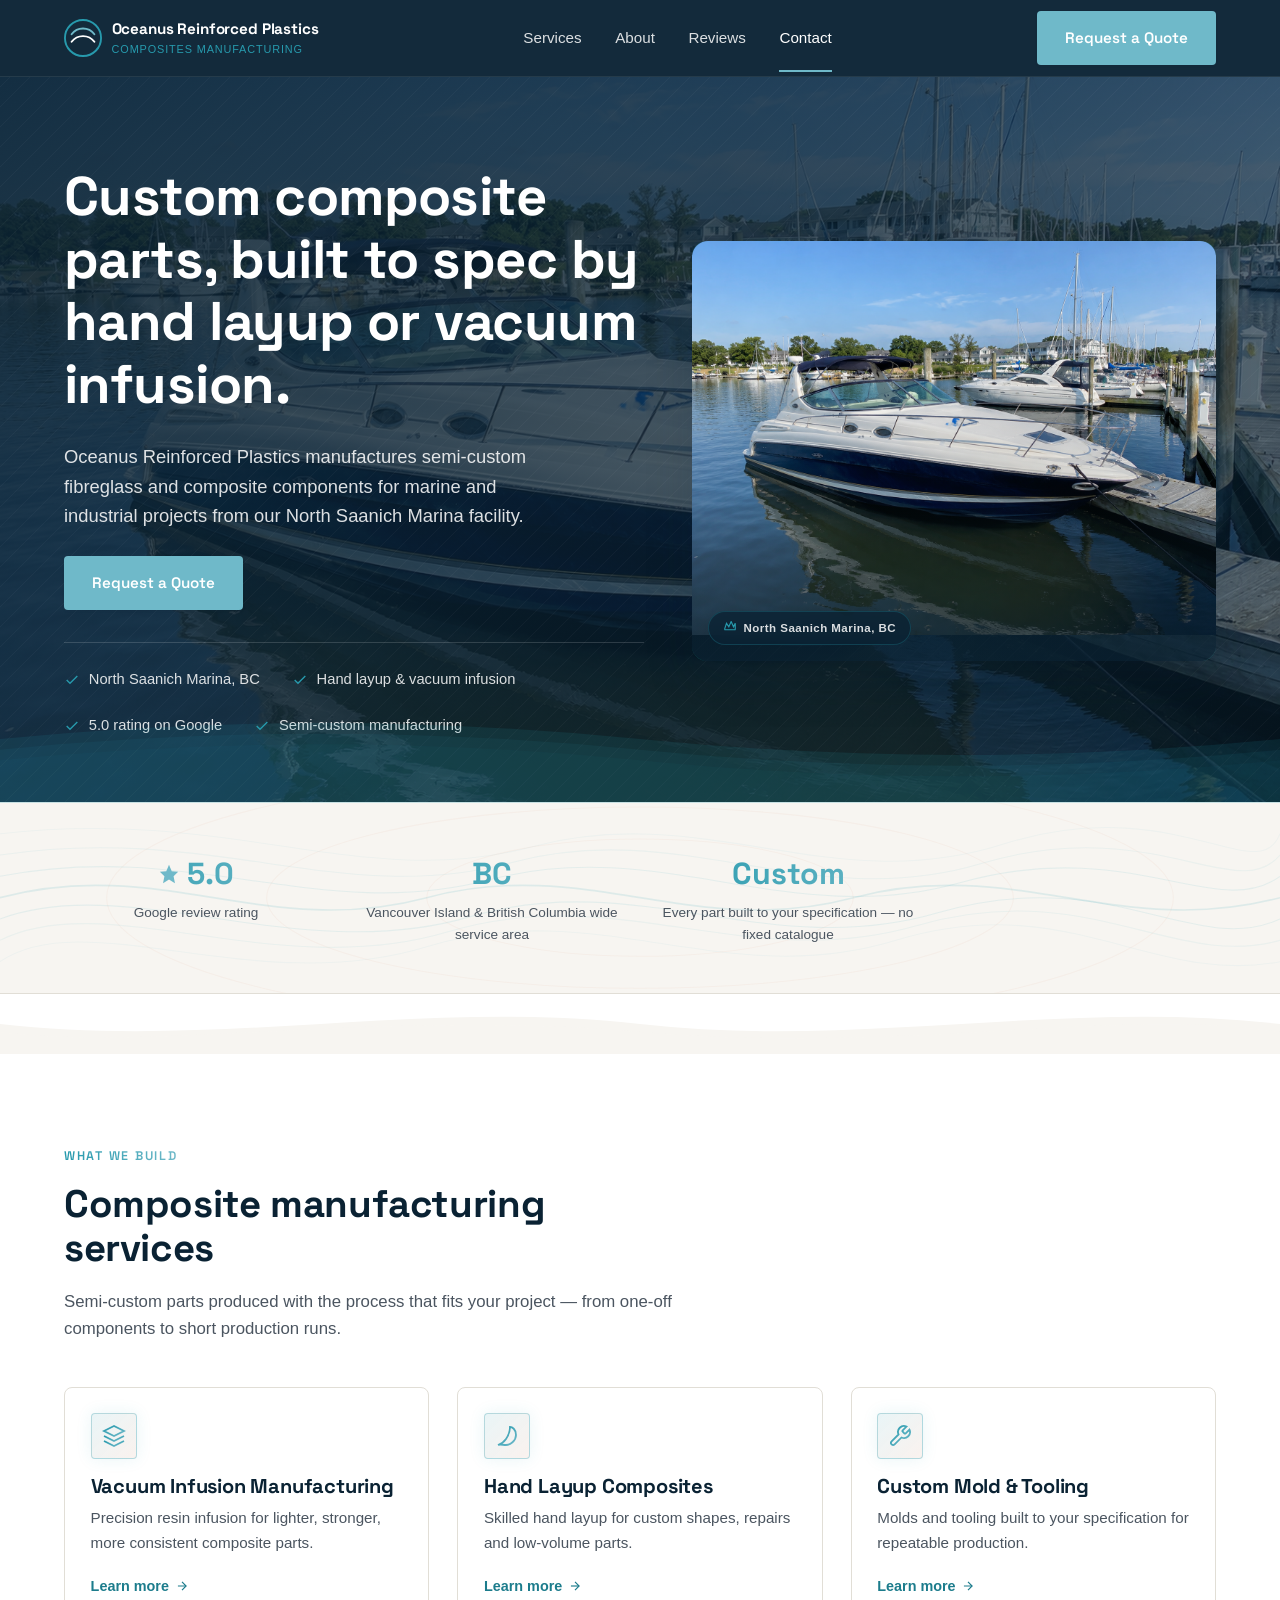
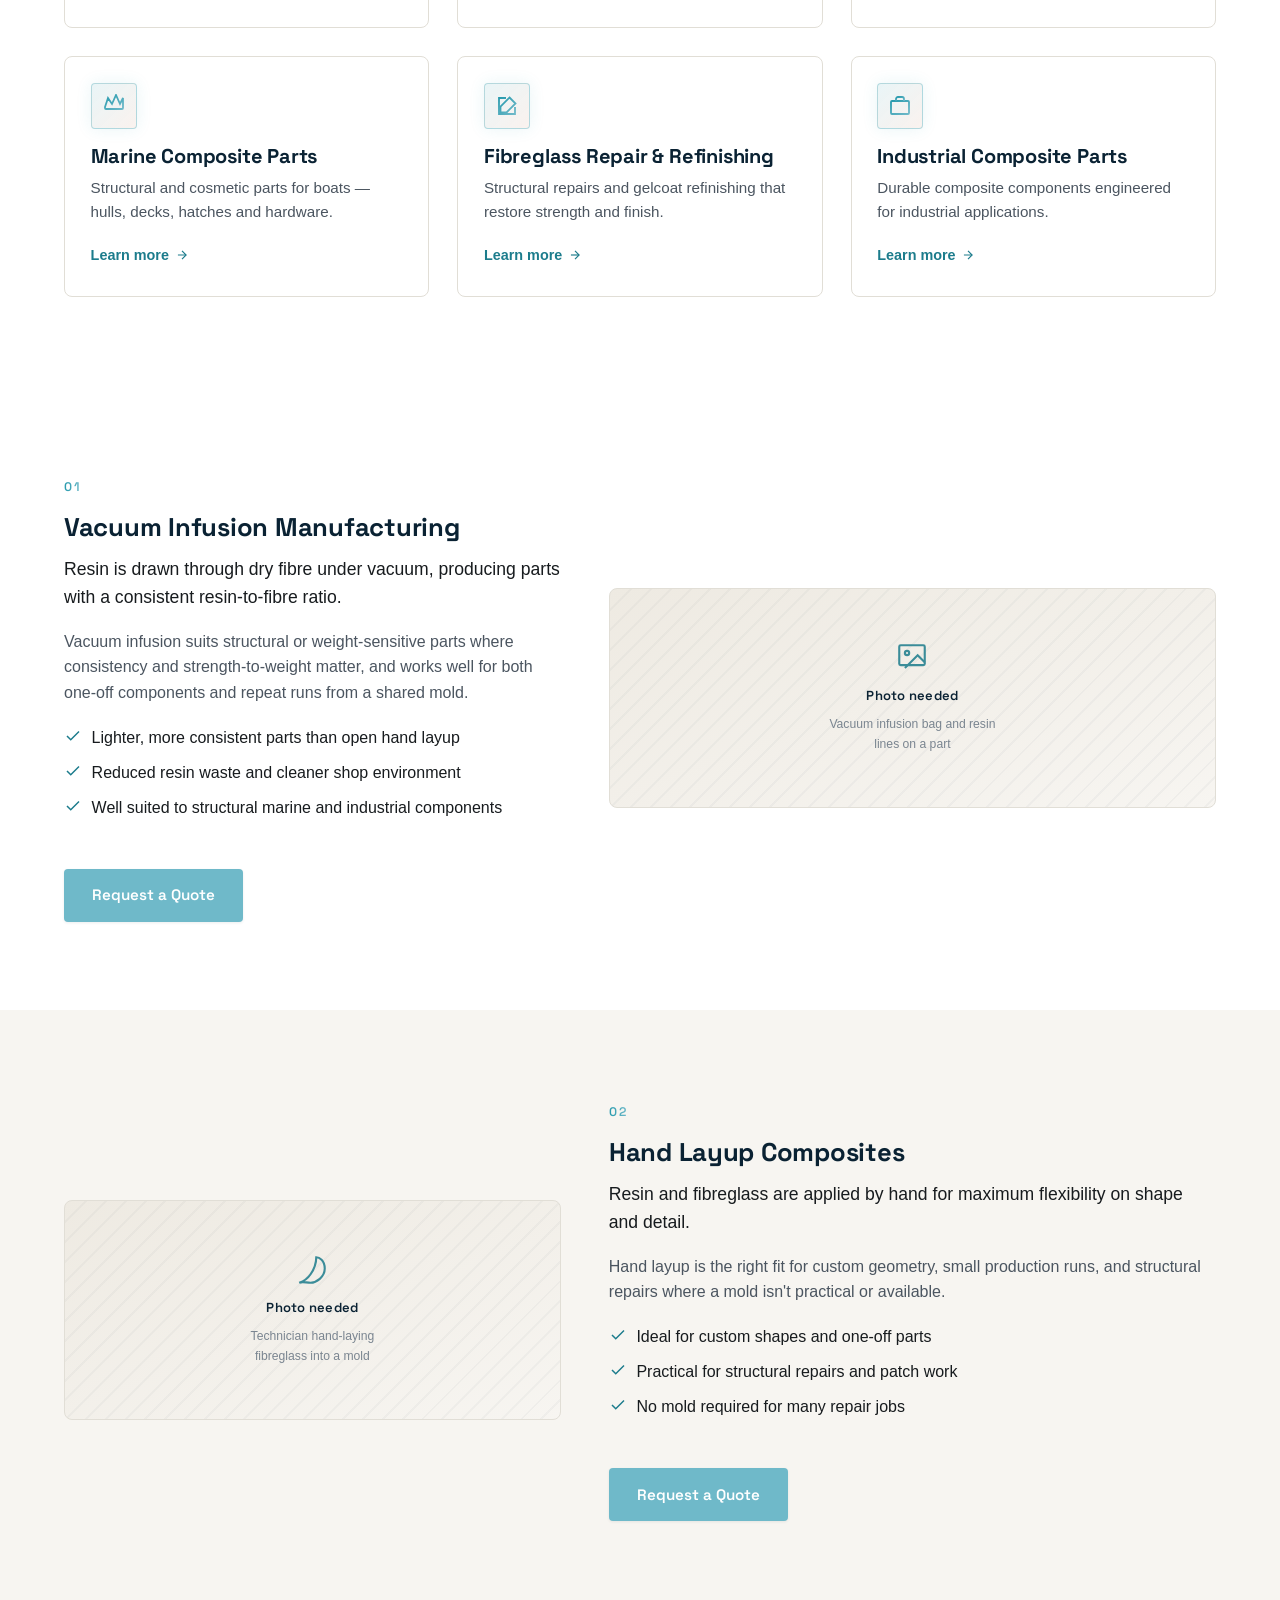
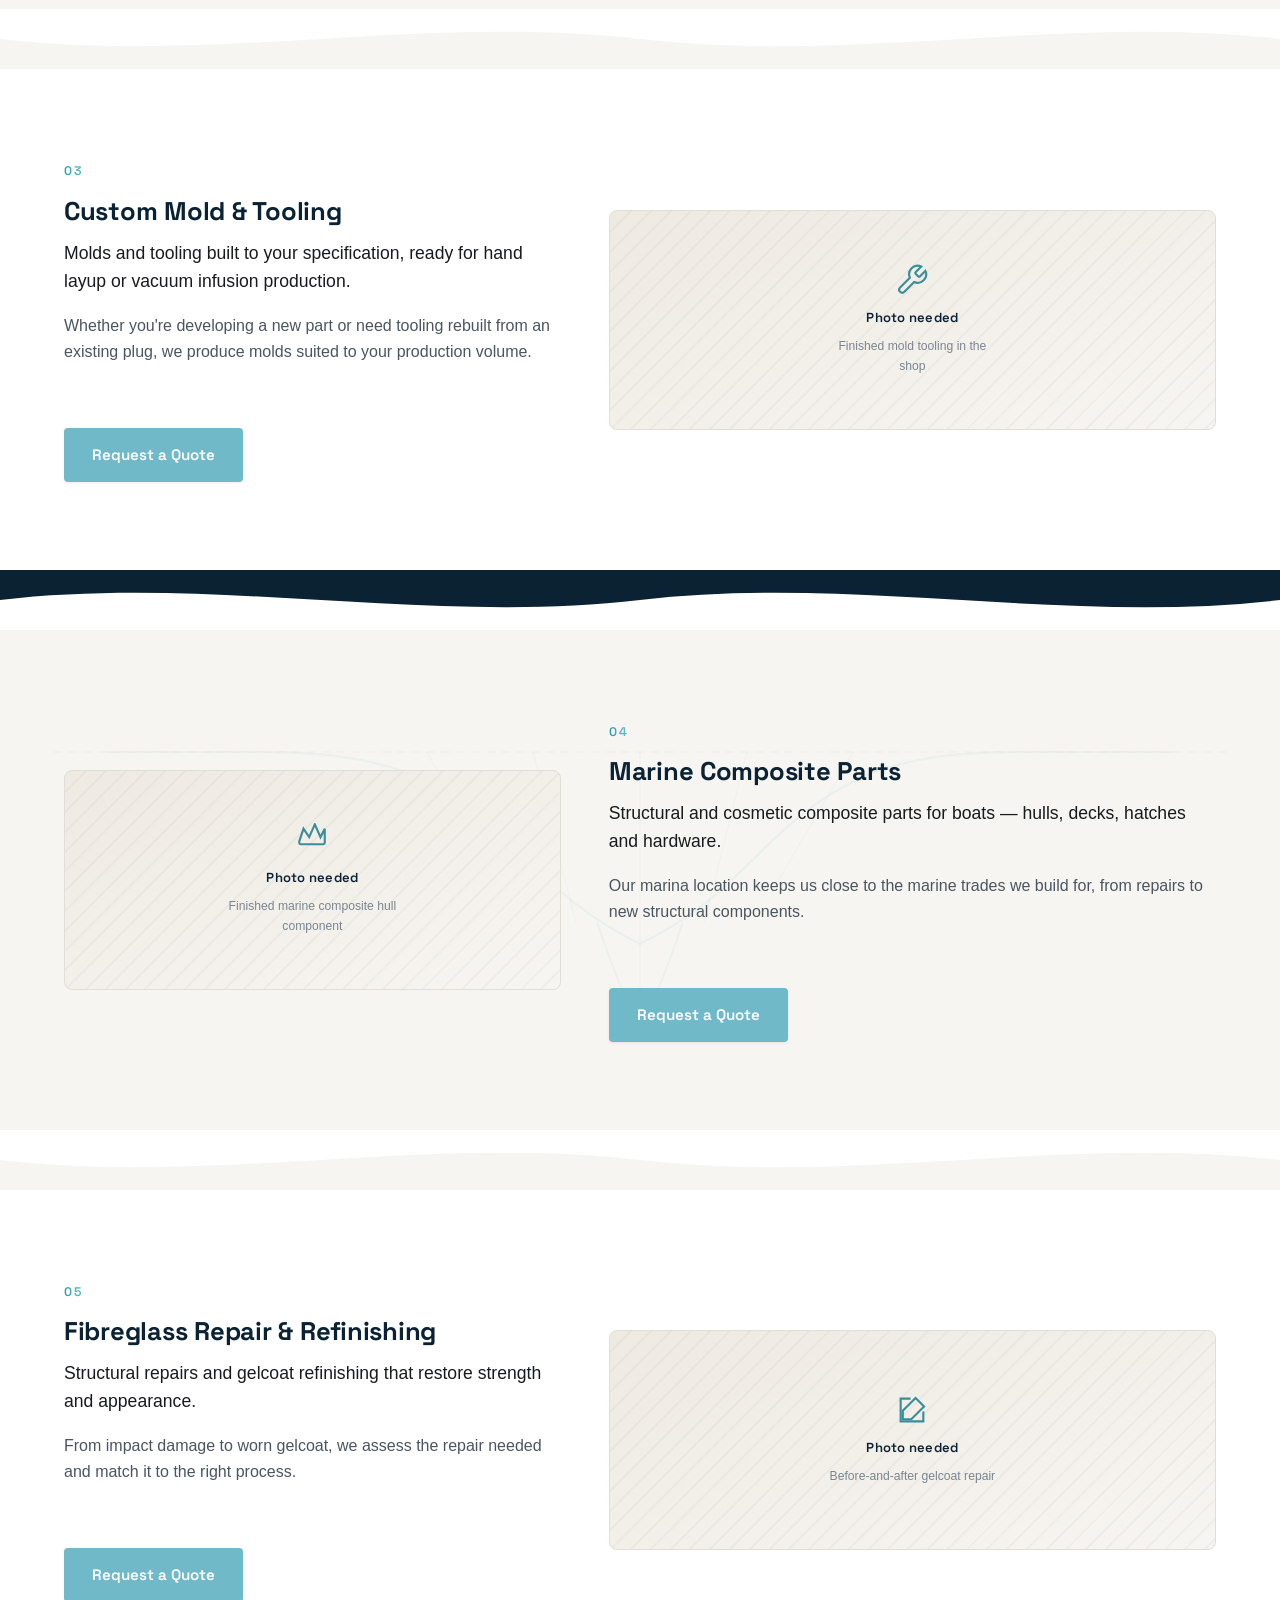
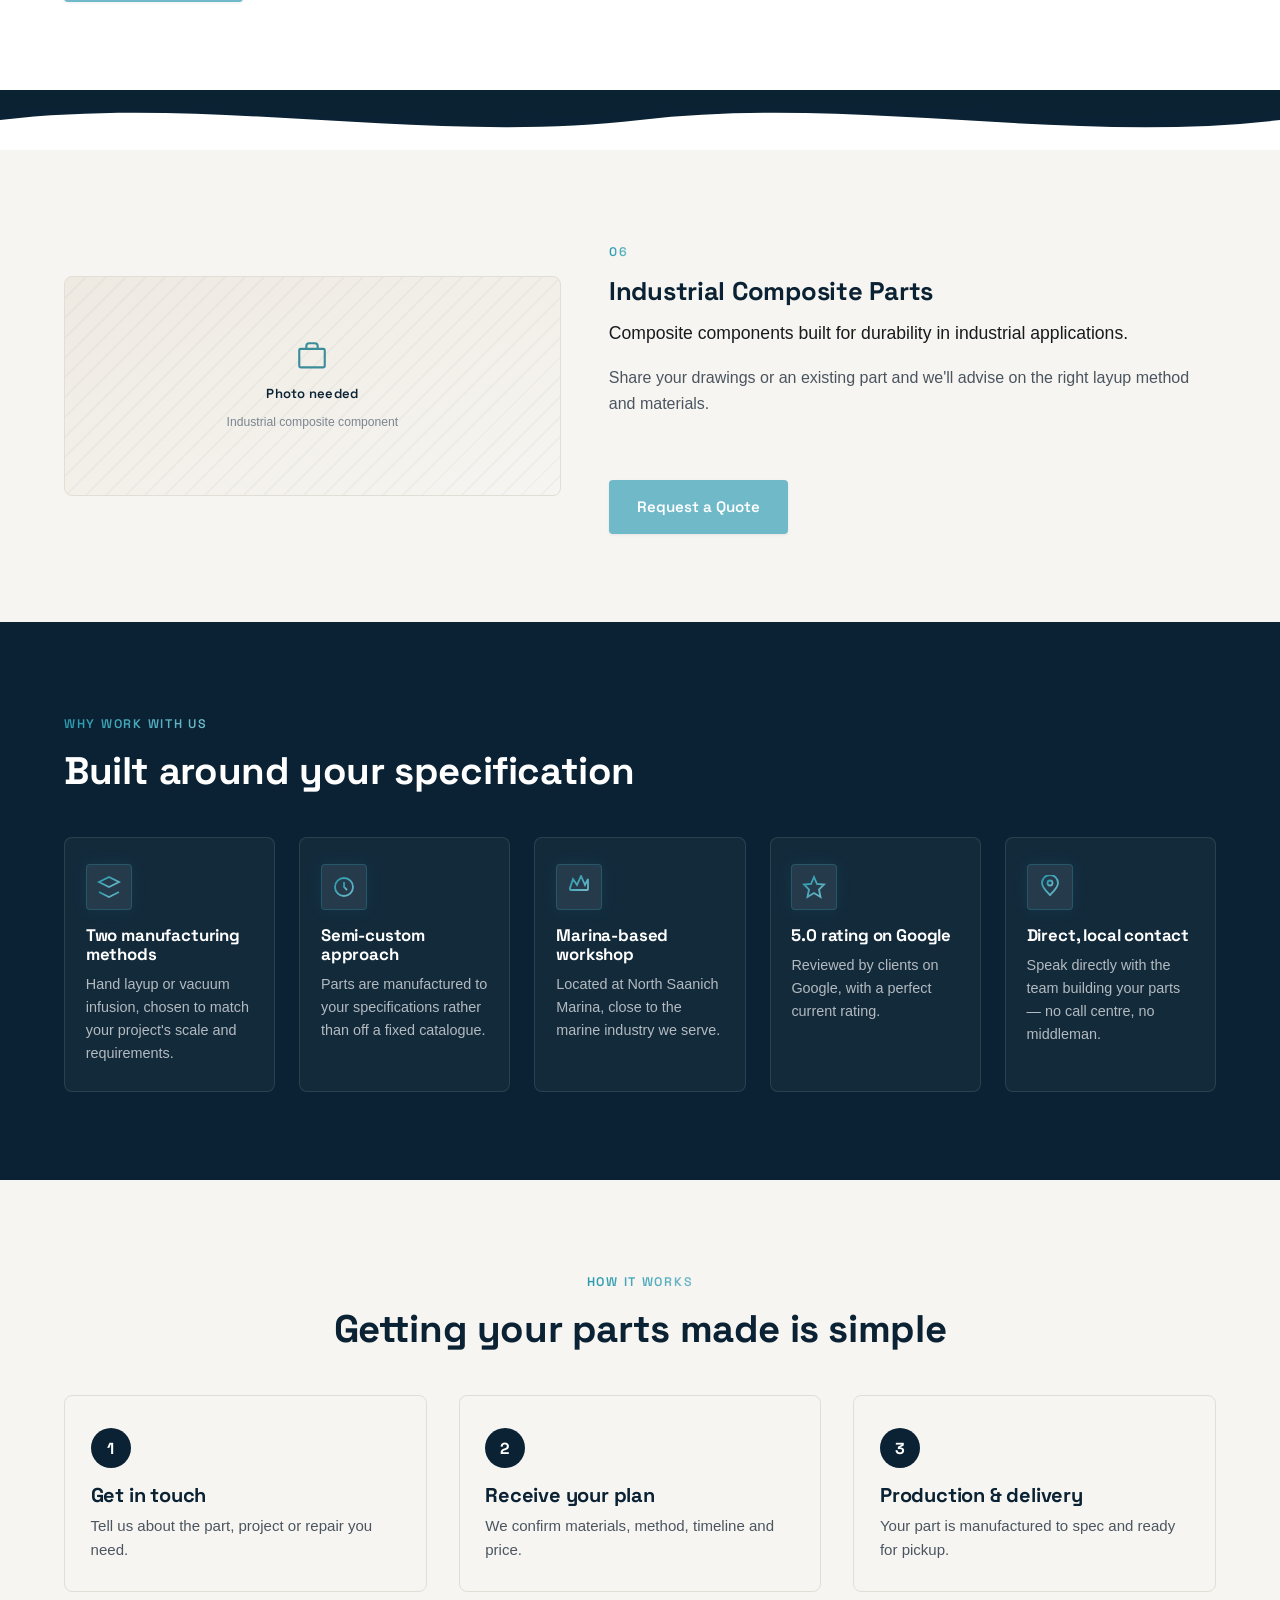
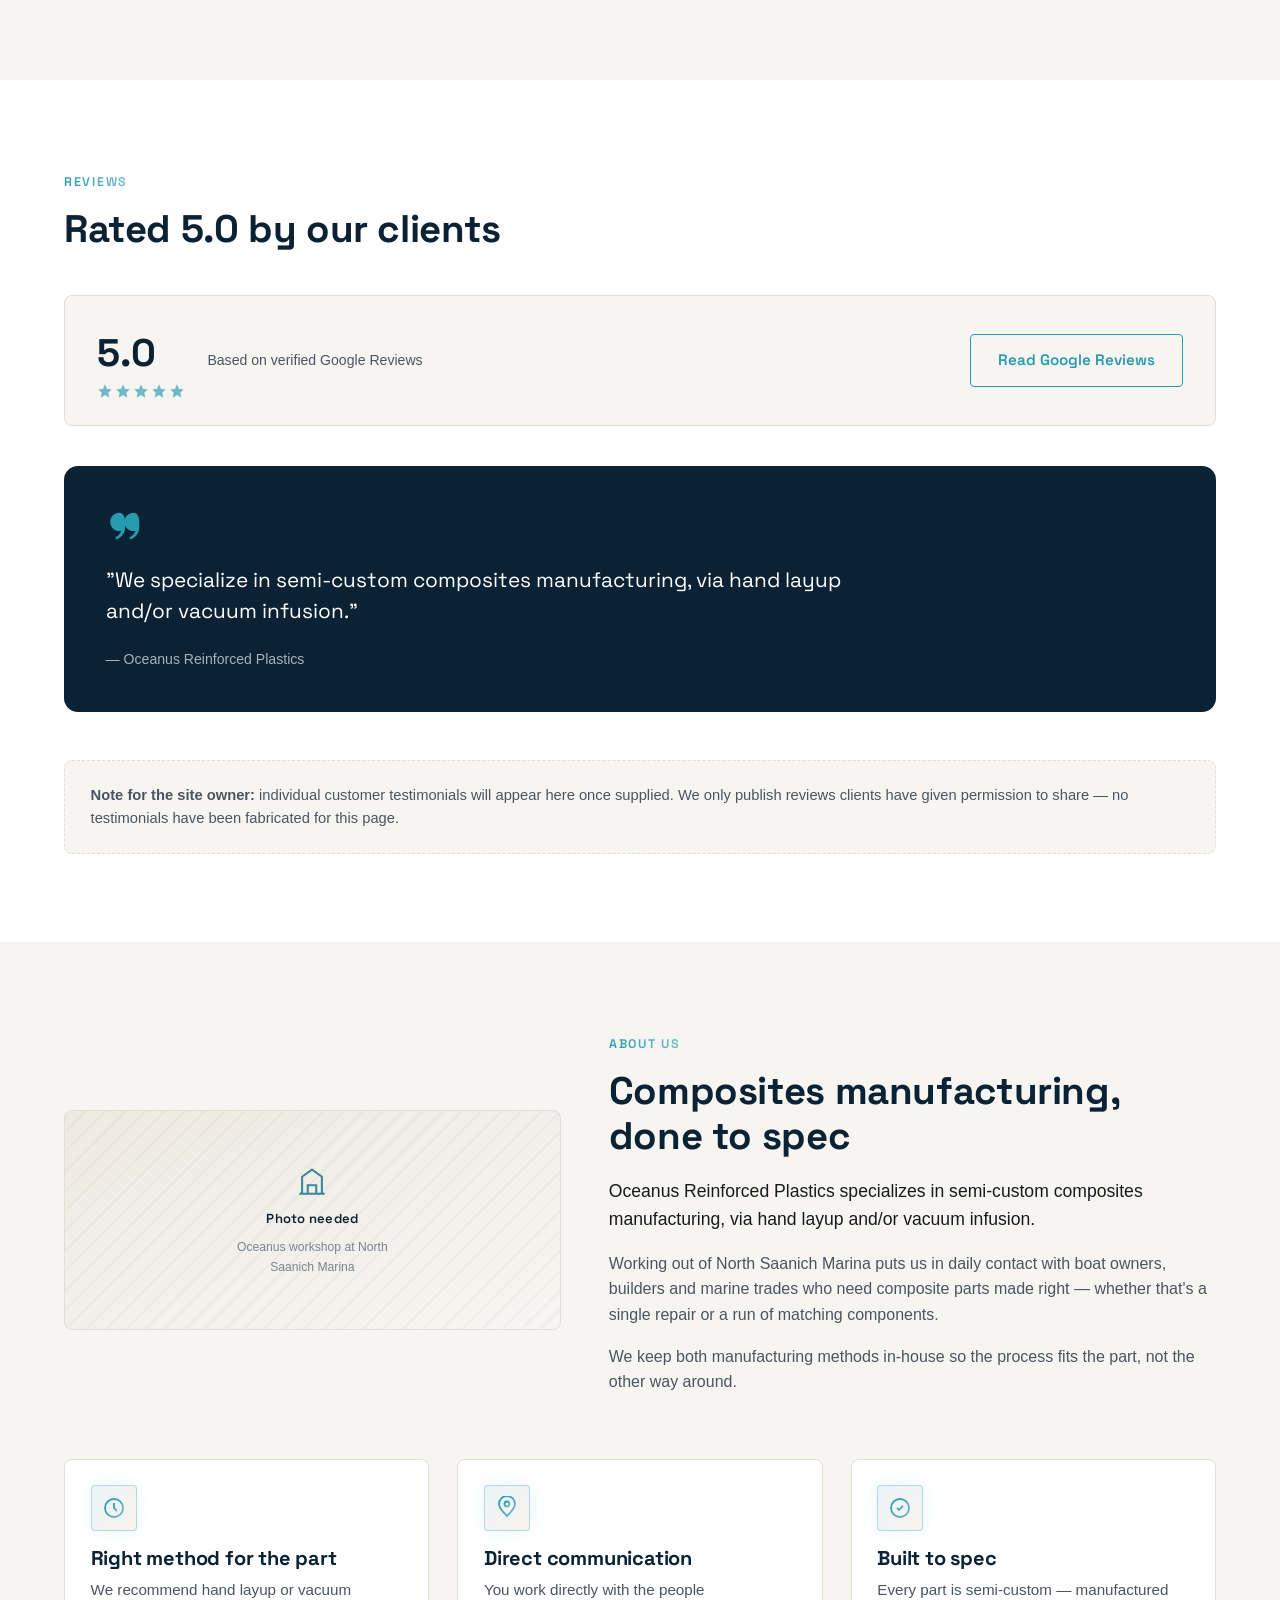
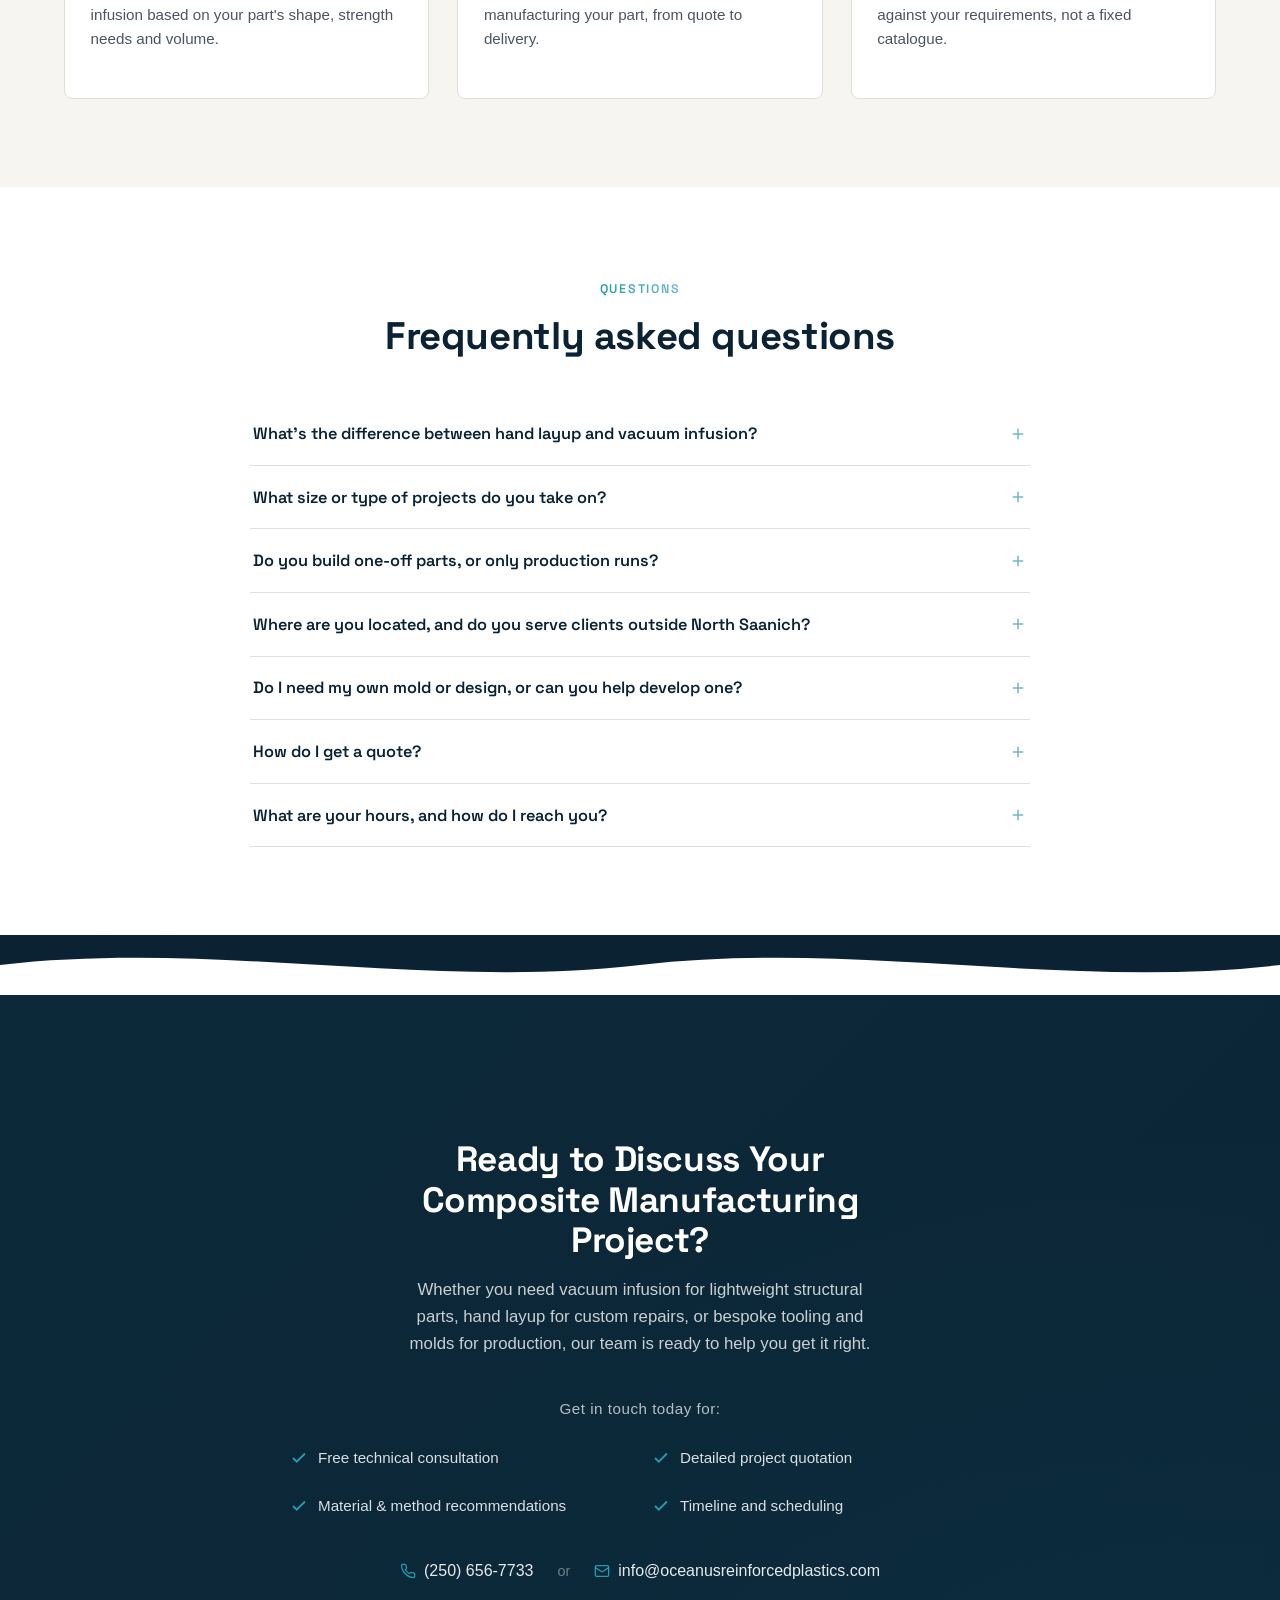
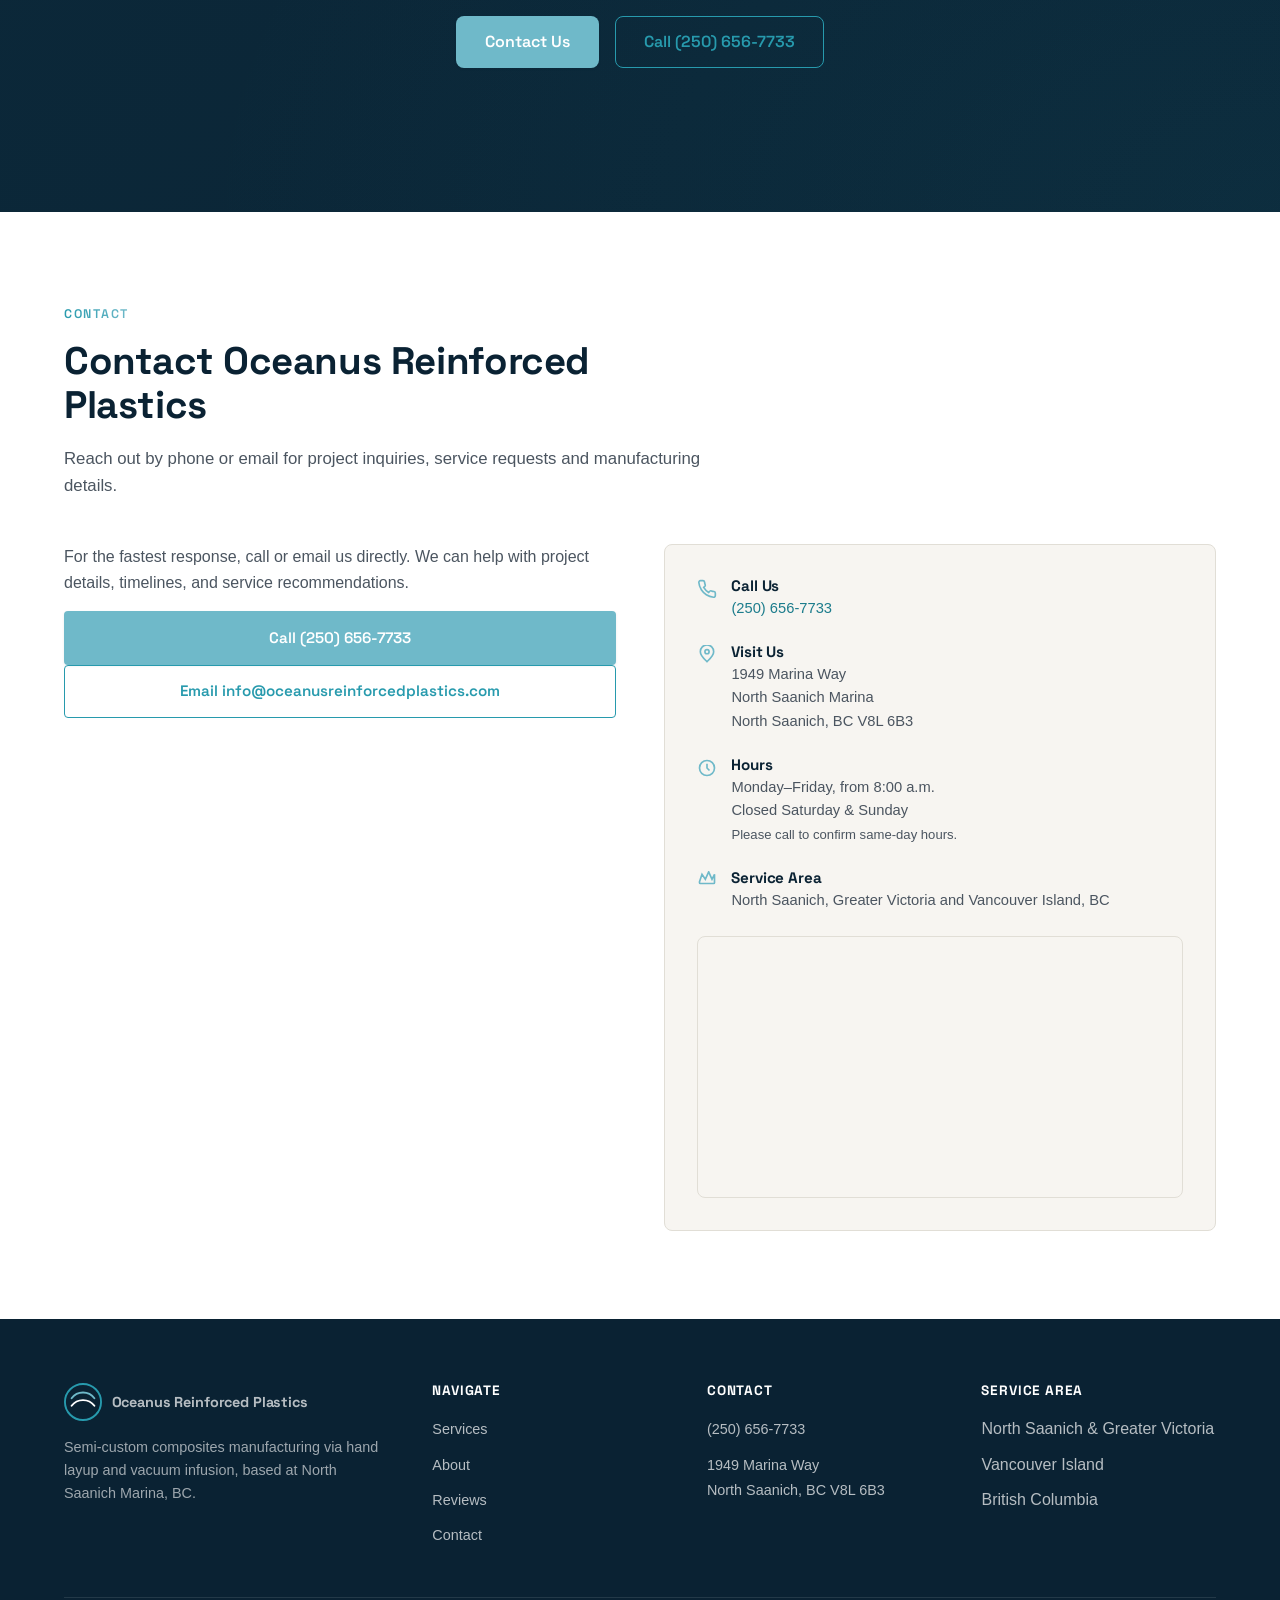
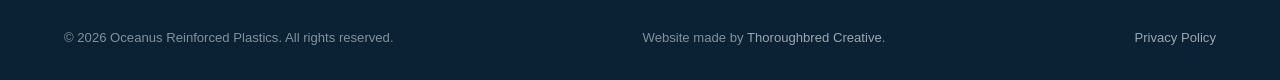
==== commit 87817bb2: "Add files via upload" ====
--- a/index.html
+++ b/index.html
@@ -1327,6 +1327,7 @@
     </div>
     <div class="footer-bottom">
       <span>&copy; 2026 Oceanus Reinforced Plastics. All rights reserved.</span>
+      <span class="footer-credit">Website made by <a href="https://www.thoroughbredcreative.com/" target="_blank" rel="noopener">Thoroughbred Creative</a>.</span>
       <div class="footer-legal">
         <a href="privacy.html">Privacy Policy</a>
       </div>
